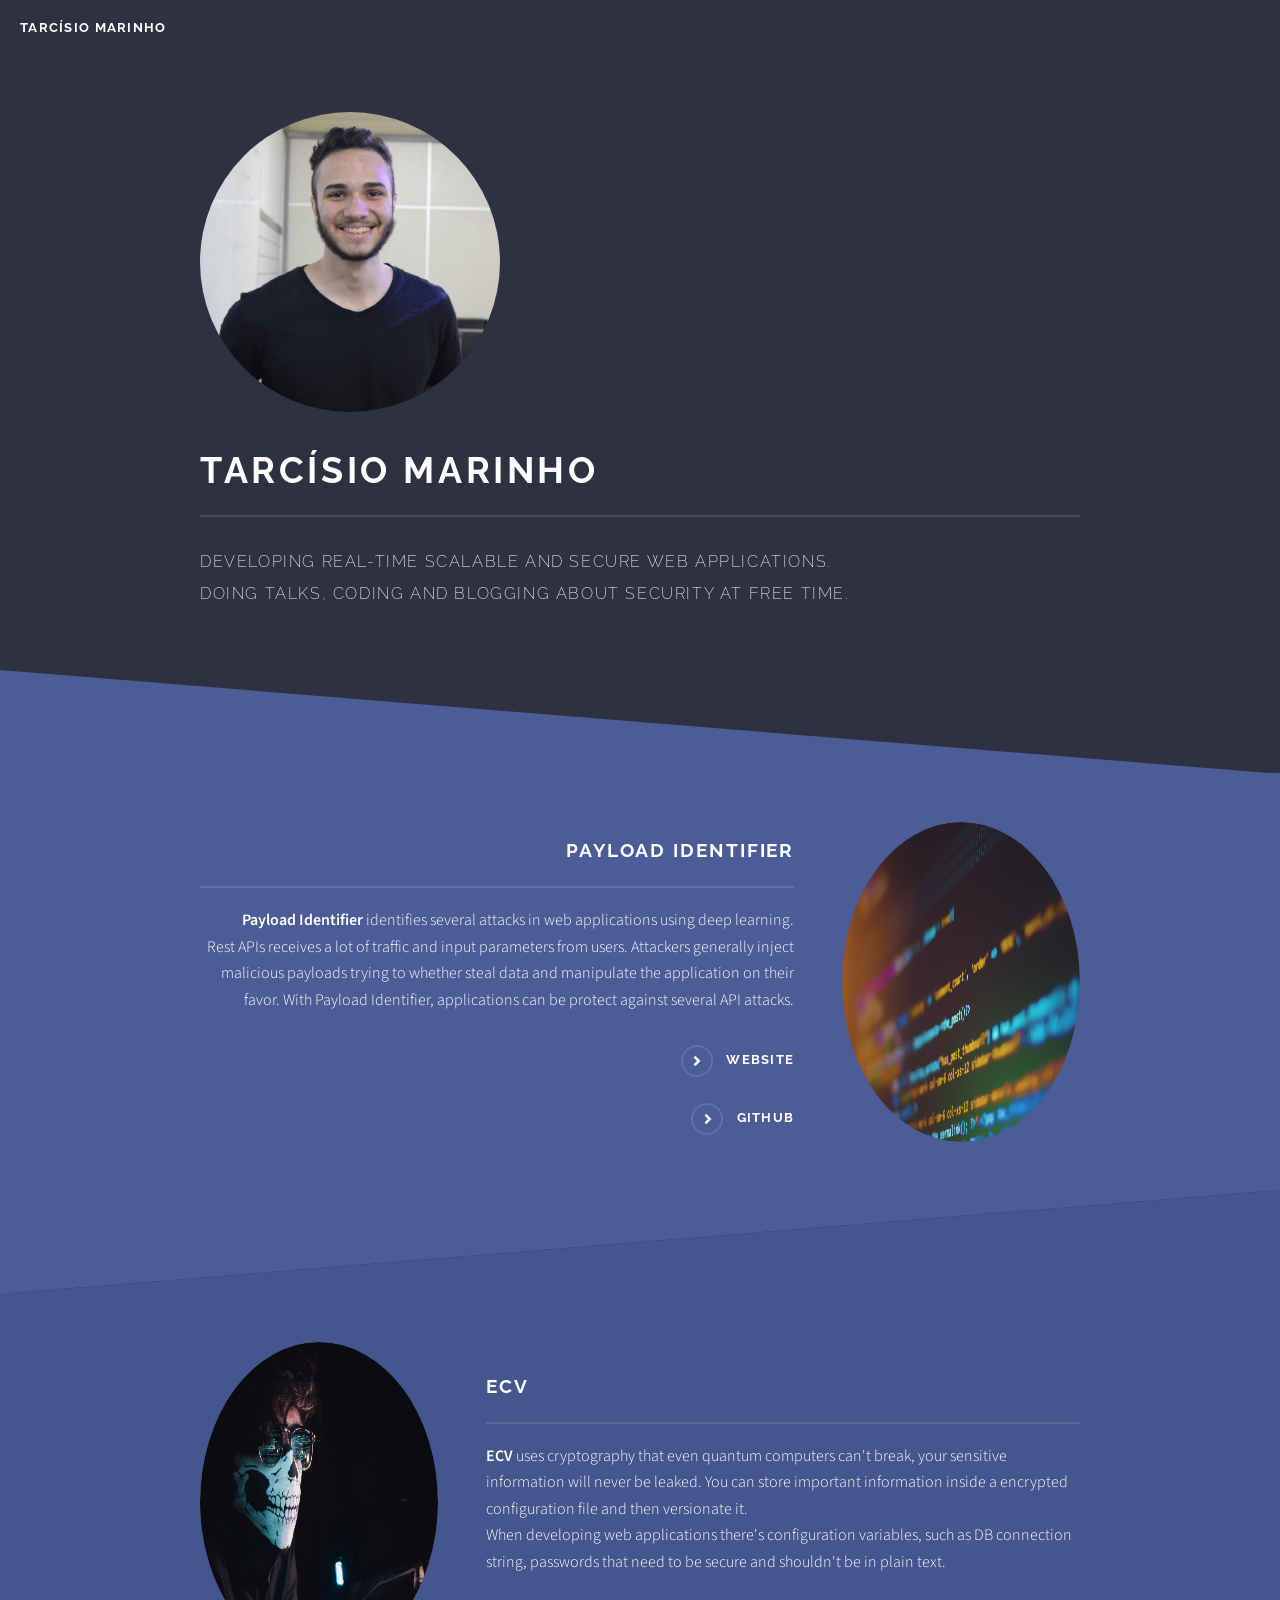
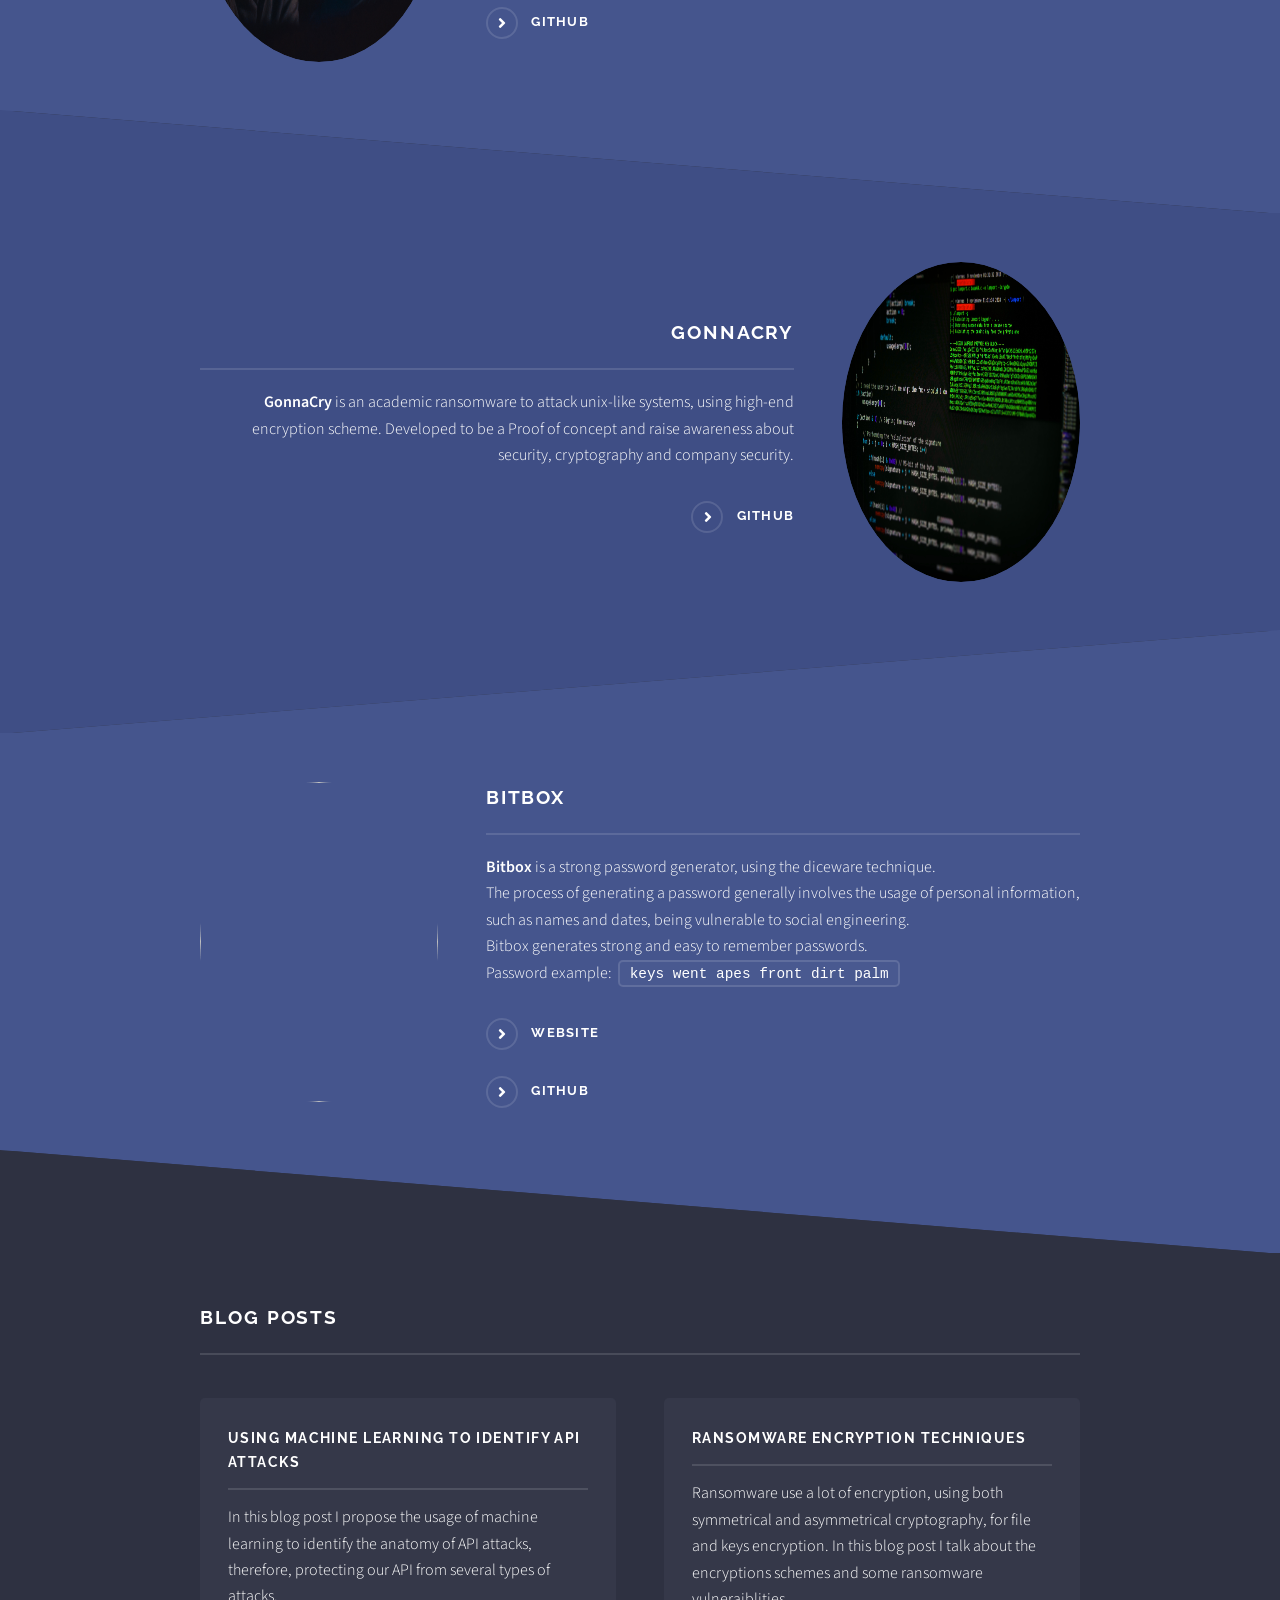
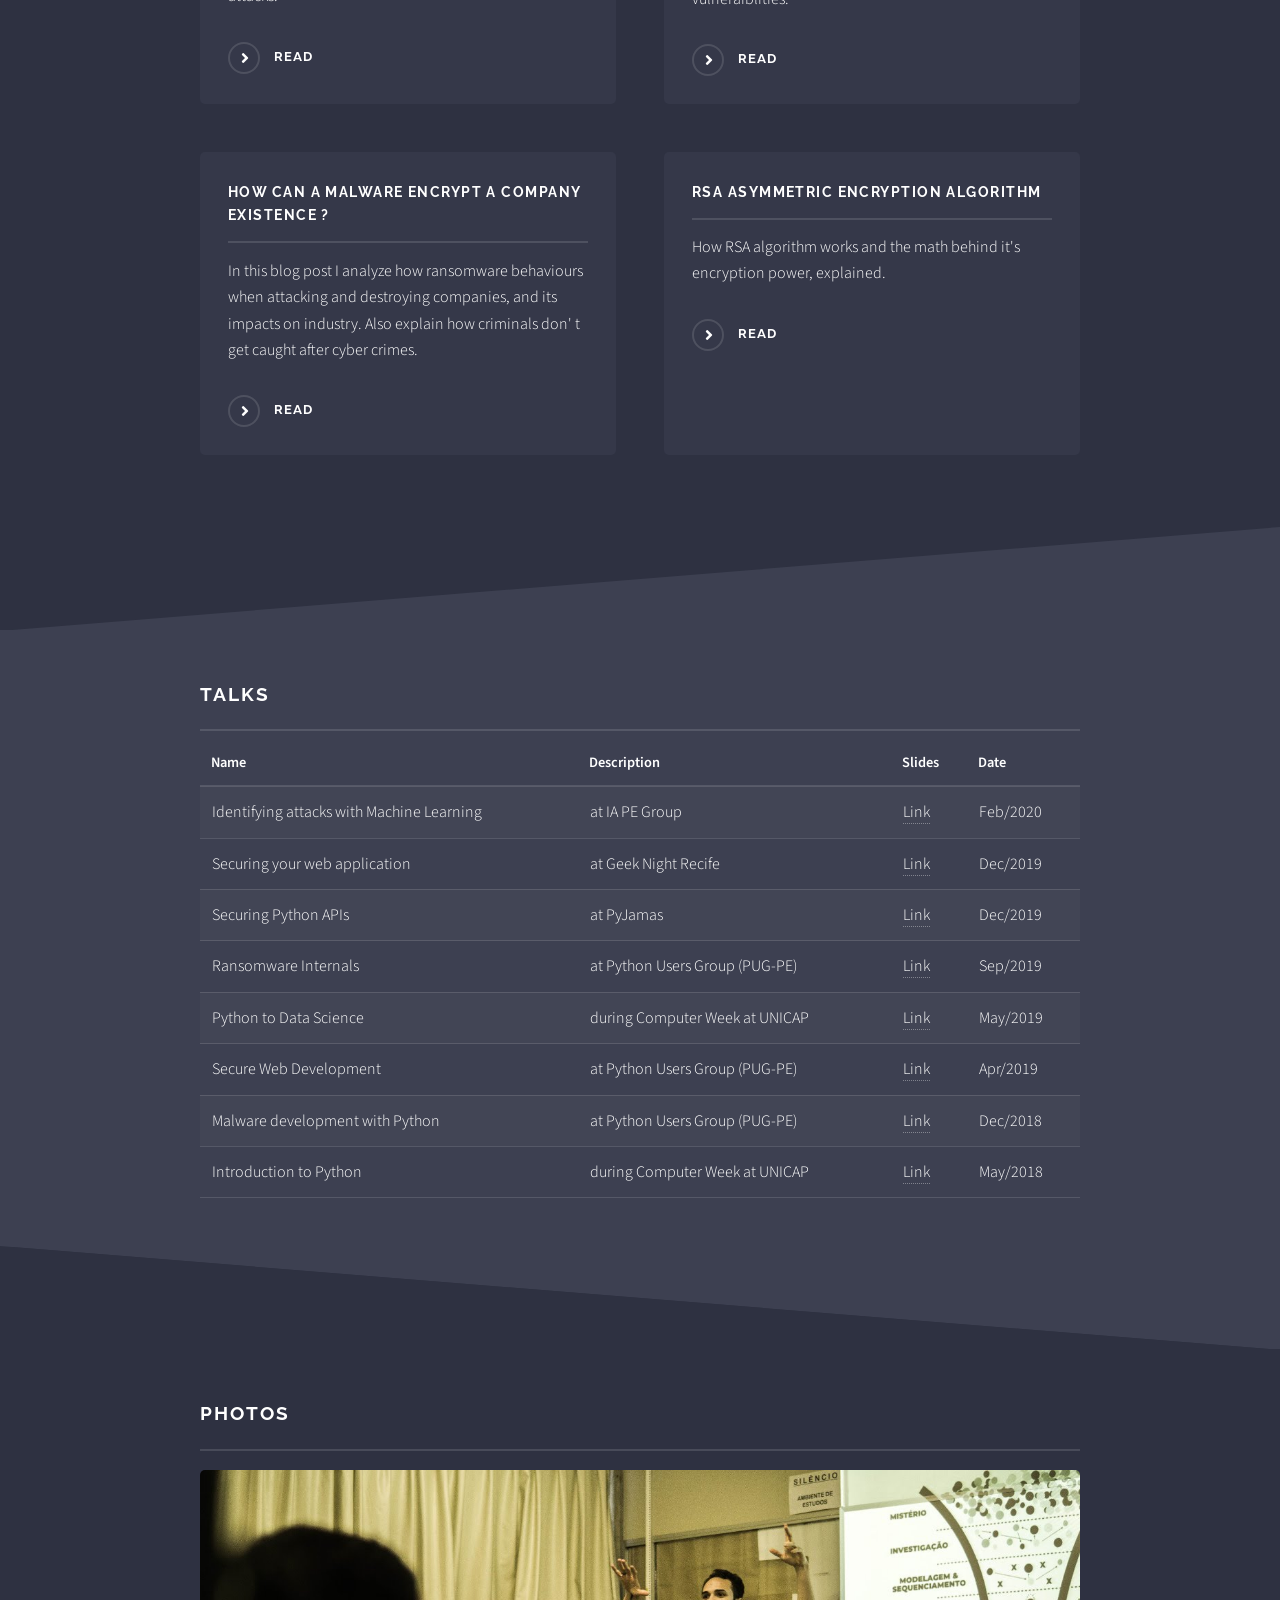
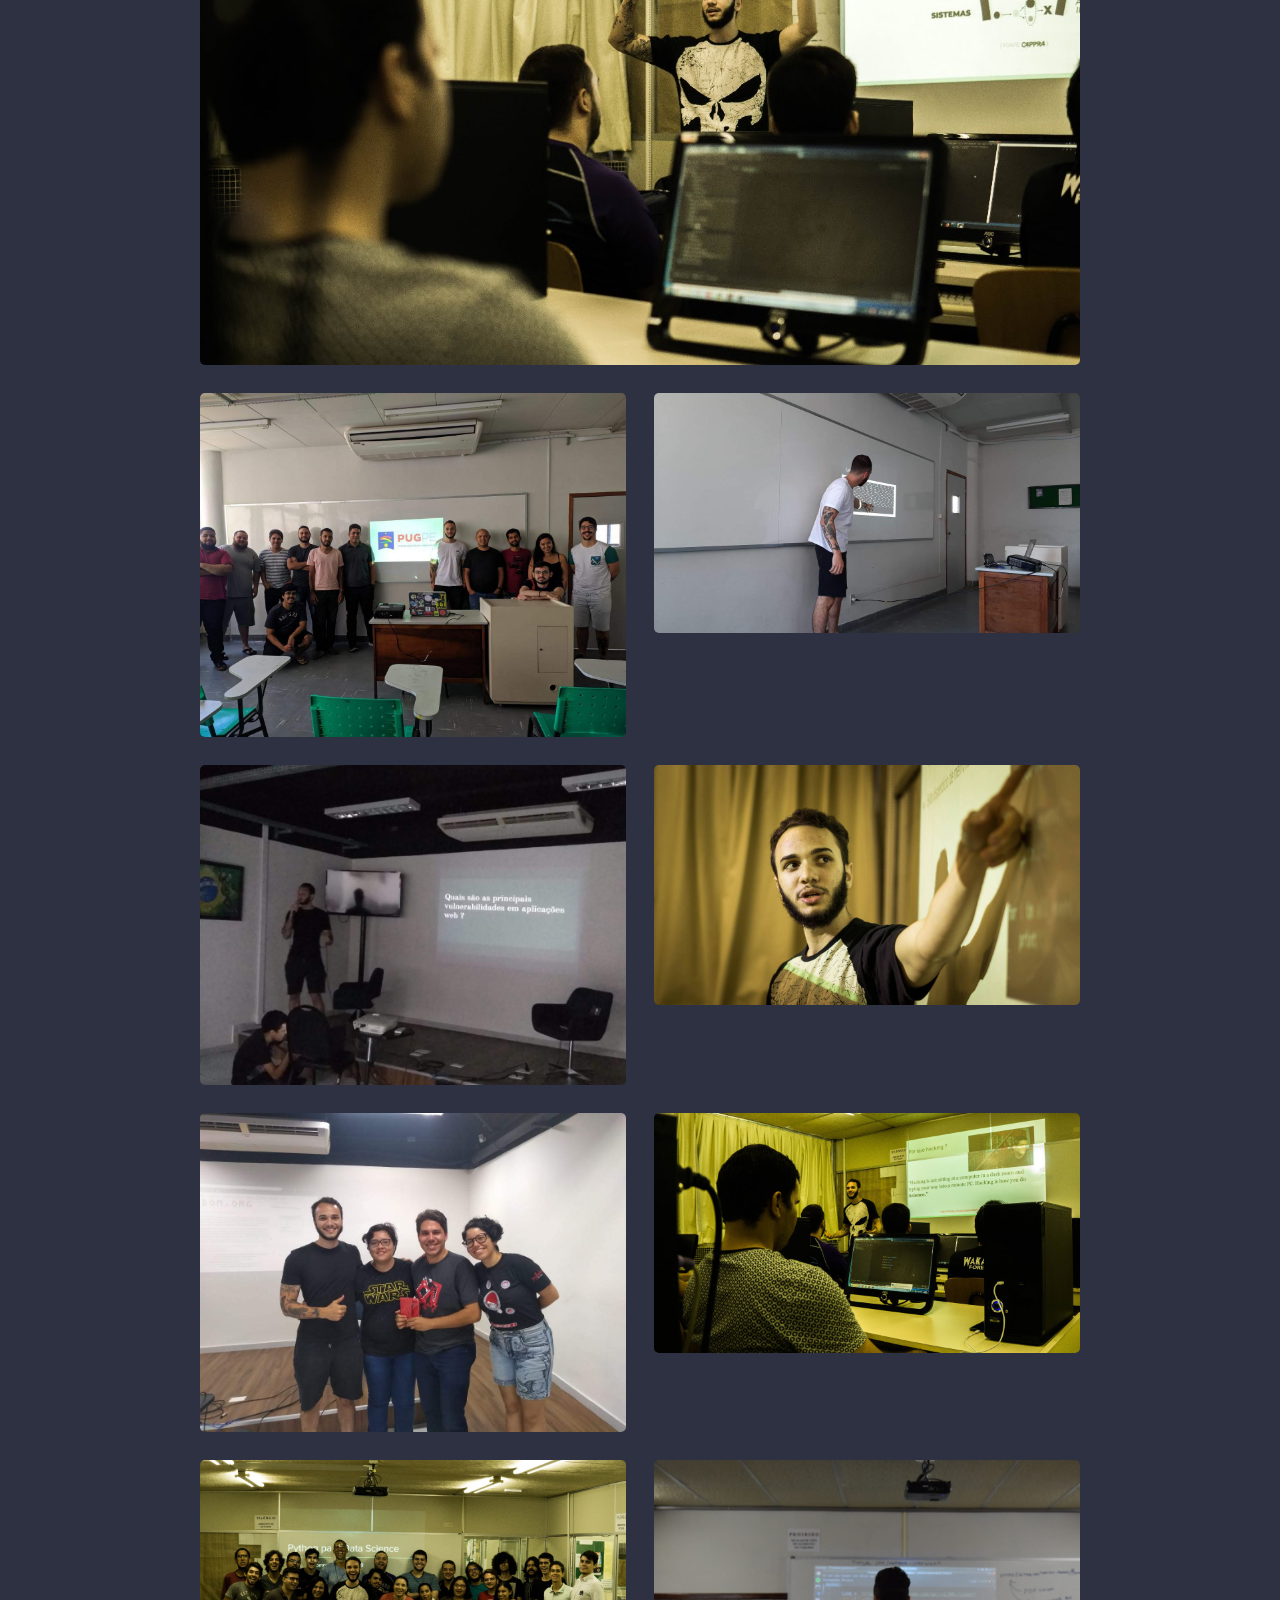
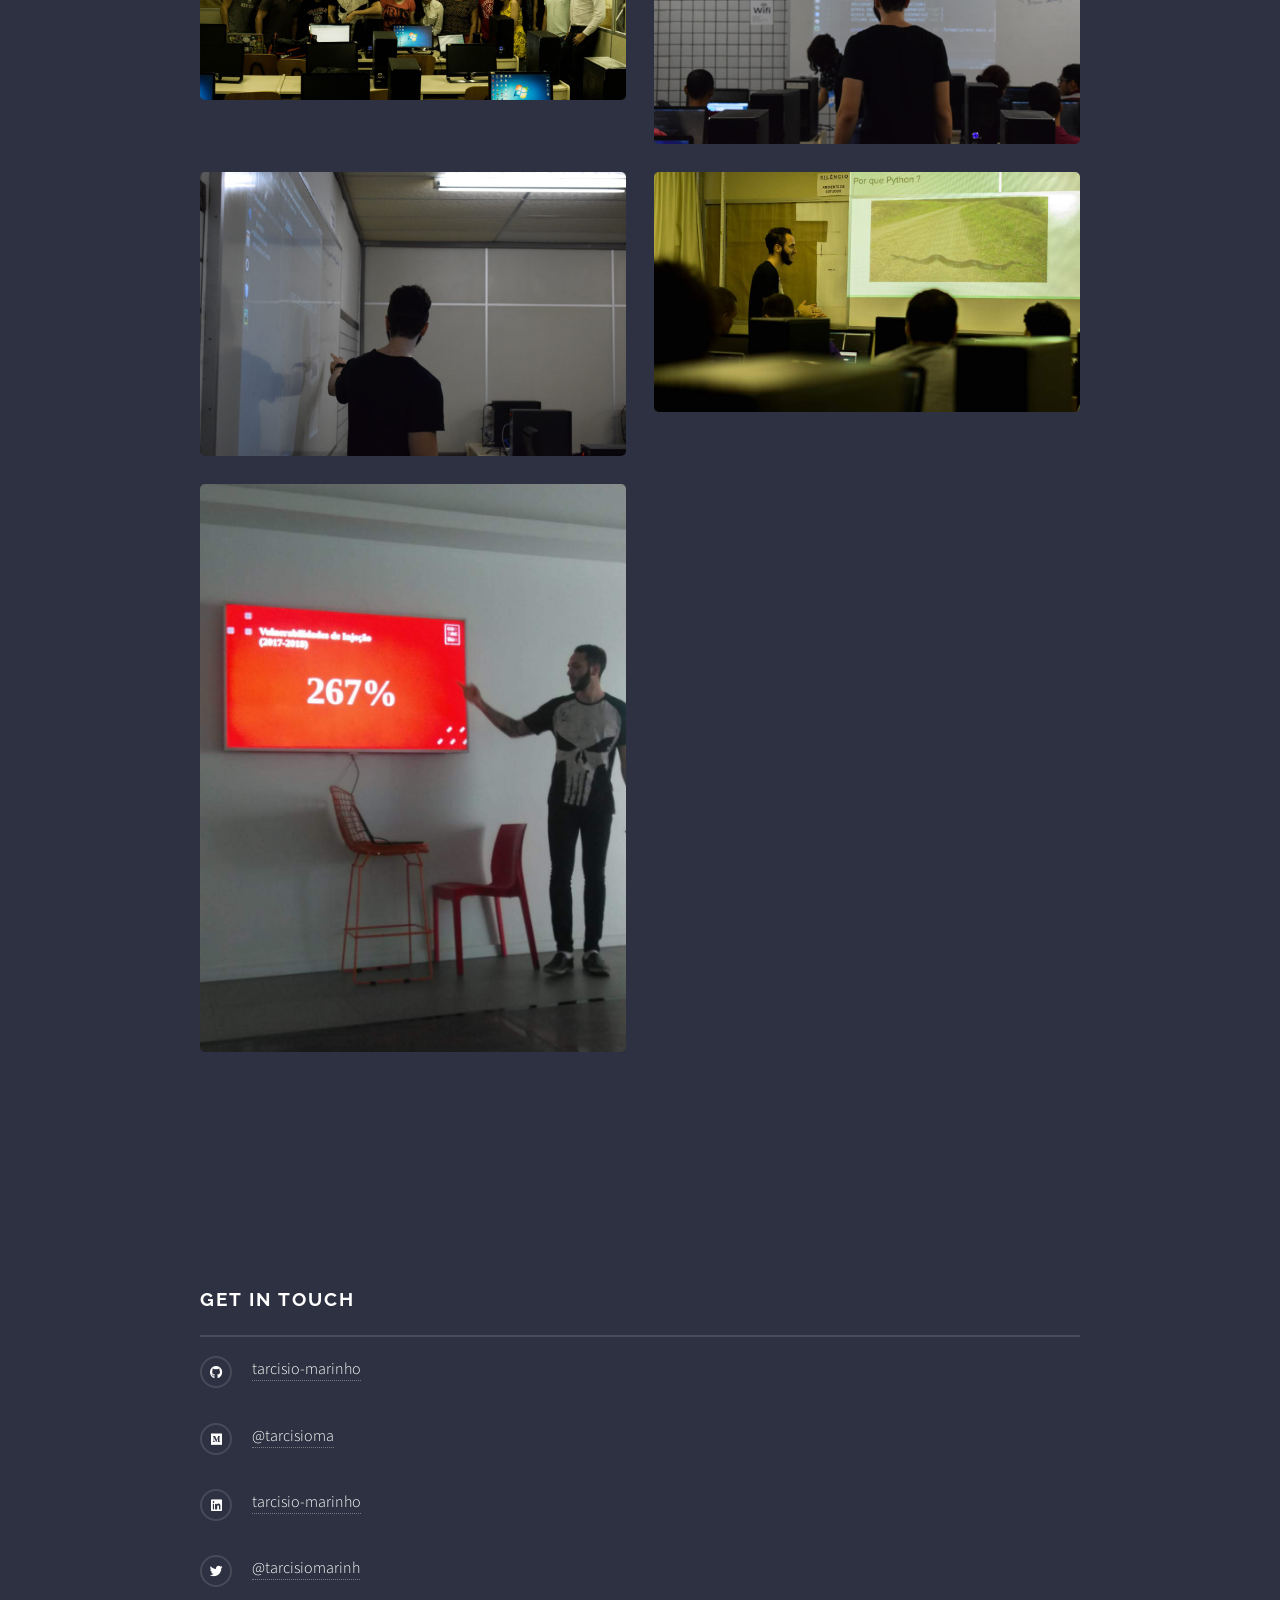
==== index.html @ 1785d4ca "first commit" ====
<!DOCTYPE HTML>
<html>
	<head>
		<title>Tarcísio Marinho</title>
		<meta charset="utf-8" />
		<link rel="shortcut icon" type="image/png" href="my/favicon.ico"/>
		<meta name="viewport" content="width=device-width, initial-scale=1, user-scalable=no" />
		<link rel="stylesheet" href="assets/css/main.css" />
		<noscript><link rel="stylesheet" href="assets/css/noscript.css" /></noscript>
	</head>
	<body class="is-preload">
		<!-- Page Wrapper -->
			<div id="page-wrapper">

				<!-- Header -->
					<header id="header" class="alt">
						<h1><a href="index.html">Tarcísio Marinho</a></h1>
						<nav>
						</nav>
					</header>

				<!-- Banner -->
					<section id="banner">
						<div class="inner">
							<div class="logo icon image"><span class="image"><img src="my/me.jpeg" width="300" height="300" class="foto"></span></div>
							<h2>Tarcísio Marinho</h2>
							<p>Developing real-time scalable and secure web applications.</br> Doing talks, coding and blogging about security at free time.</p>
						</div>
					</section>

				<!-- Wrapper -->
					<section id="wrapper">

						<!-- One -->
							<section id="two" class="wrapper alt spotlight style1">
								<div class="inner">
									<a class="image"><img src="my/programming.jpg" width="300" height="320" alt="" /></a>
									<div class="content">
										<h2 class="major">Payload Identifier</h2>
										<p><strong>Payload Identifier</strong> identifies several attacks in web applications using deep learning.</br>
										Rest APIs receives a lot of traffic and input parameters from users. Attackers generally inject malicious payloads trying to whether steal data and manipulate the application on their favor.
										With Payload Identifier, applications can be protect against several API attacks.</p>
										<a href="https://payload.tarcisiomarinho.io" target="_blank" class="special">Website</a>
										<a href="https://github.com/tarcisio-marinho/GonnaCry" target="_blank" class="special">Github</a>
									</div>
								</div>
							</section>
							<section id="two" class="wrapper spotlight style2">
								<div class="inner">
									<a class="image"><img src="my/ransomware.jpg" width="300" height="320" alt="" /></a>
									<div class="content">
										<h2 class="major">ECV</h2>
										<p><strong>ECV</strong> uses cryptography that even quantum computers can't break, your sensitive information will never be leaked.
										You can store important information inside a encrypted configuration file and then versionate it.</br>
										When developing web applications there's configuration variables, such as DB connection string, passwords that need to be secure and shouldn't be in plain text.
										</p>
										<a href="https://github.com/tarcisio-marinho/ecv" target="_blank" class="special">Github</a>
									</div>
								</div>
							</section>
							<section id="one" class="wrapper alt spotlight style3">
								<div class="inner">
									<a class="image"><img src="my/gonnacry.jpg" width="300" height="320" alt="" /></a>
									<div class="content">
										<h2 class="major">GonnaCry</h2>
										<p><strong>GonnaCry</strong> is an academic ransomware to attack unix-like systems, using high-end encryption scheme.
										Developed to be a Proof of concept and raise awareness about security, cryptography and company security.</p>
										<a href="https://github.com/tarcisio-marinho/GonnaCry" target="_blank" class="special">Github</a>
									</div>
								</div>
							</section>

						<!-- Two -->

						<!-- Three -->
							<section id="three" class="wrapper spotlight style2">
								<div class="inner">
									<a class="image"><img src="my/pass.jpg" width="300" height="320" alt="" /></a>
									<div class="content">
										<h2 class="major">Bitbox</h2>
										<p><strong>Bitbox</strong> is a strong password generator, using the diceware technique.</br>
										The process of generating a password generally involves the usage of personal information, such as names and dates, being vulnerable to social engineering.</br>
										Bitbox generates strong and easy to remember passwords.</br>Password example: <code>keys went apes front dirt palm</code></p>
										<a href="https://bitbox.tarcisiomarinho.io" target="_blank" class="special">Website</a>
										<a href="https://github.com/tarcisio-marinho/bitbox" target="_blank" class="special">Github</a>
									</div>
								</div>
							</section>


						<!-- Four -->
							<div class="wrapper alt style1">
								<div class="inner">

									<h2 class="major">Blog Posts</h2>
									<section class="features">
										<article>
											<h3 class="major">Using machine learning to identify API attacks</h3>
											<p>In this blog post I propose the usage of machine learning to identify the anatomy of API attacks, therefore, protecting our API from several types of attacks.</p>
											<a href="https://medium.com/@tarcisioma/using-machine-learning-to-identify-api-attacks-a140a4741c55" target="_blank" class="special">Read</a>
										</article>
										<article>
											<h3 class="major">Ransomware encryption techniques</h3>
											<p>Ransomware use a lot of encryption, using both symmetrical and asymmetrical cryptography, for file and keys encryption. 
											In this blog post I talk about the encryptions schemes and some ransomware vulneraiblities.</p>
											<a href="https://medium.com/@tarcisioma/ransomware-encryption-techniques-696531d07bb9" target="_blank" class="special">Read</a>
										</article>
										<article>
											<h3 class="major">How can a malware encrypt a company existence ?</h3>
											<p>In this blog post I analyze how ransomware behaviours when attacking and destroying companies, and its impacts on industry. 
											Also explain how criminals don'	t get caught after cyber crimes.</p>
											<a href="https://medium.com/@tarcisioma/how-can-a-malware-encrypt-a-company-existence-c7ed584f66b3" target="_blank" class="special">Read</a>
										</article>
										<article>
											<h3 class="major">RSA asymmetric encryption algorithm</h3>
											<p>How RSA algorithm works and the math behind it's encryption power, explained.</p>
											<a href="https://medium.com/@tarcisioma/algoritmo-de-criptografia-assim%C3%A9trica-rsa-c6254a3c7042" target="_blank" class="special">Read</a>
										</article>
										
									</section>

								</div>
							</div>

							<div class="wrapper style3">
								<div class="inner">

									<section>
										<h2 class="major">Talks</h2>
										<div class="table-wrapper">
											<table>
												<thead>
													<tr>
														<th>Name</th>
														<th>Description</th>
														<th>Slides</th>
														<th>Date</th>
													</tr>
												</thead>
												<tbody>
													<tr>
														<td>Identifying attacks with Machine Learning</td>
														<td>at IA PE Group</td>
														<td><a href="https://docs.google.com/presentation/d/1r10RhTeCBD33SpTCRkO0opVpG1Ec5hIvh5Q7FZ5Kh8M/edit?usp=sharing" target="_blank">Link</a></td>
														<td>Feb/2020</td>
													</tr>
													<tr>
														<td>Securing your web application</td>
														<td>at Geek Night Recife</td>
														<td><a href="https://geeknightrecife.github.io/" target="_blank">Link</a></td>
														<td>Dec/2019</td>
													</tr>
													<tr>
														<td>Securing Python APIs</td>
														<td>at PyJamas</td>
														<td><a href="https://www.youtube.com/watch?v=fnbXXAWyoJA" target="_blank">Link</a></td>
														<td>Dec/2019</td>
													</tr><tr>
														<td>Ransomware Internals</td>
														<td>at Python Users Group (PUG-PE)</td>
														<td><a href="https://docs.google.com/presentation/d/18luT5dffM1FPxFTTHGClEFWuoe0D2RODEZSyGZo9y-U/edit?usp=sharing" target="_blank">Link</a></td>
														<td>Sep/2019</td>
													</tr><tr>
														<td>Python to Data Science</td>
														<td>during Computer Week at UNICAP</td>
														<td><a href="https://docs.google.com/presentation/d/1TE-Fcxb_88ppnLzwHlZFFiCSJJNmMjMGaoG95KwlPkk/edit?usp=sharing" target="_blank">Link</a></td>
														<td>May/2019</td>
													</tr><tr>
														<td>Secure Web Development</td>
														<td>at Python Users Group (PUG-PE)</td>
														<td><a href="https://docs.google.com/presentation/d/1WnZ2olsZQXxuIS6tkkWP_dWvAx8vpDzjNJG4Xkxc6Po/edit?usp=sharing" target="_blank">Link</a></td>
														<td>Apr/2019</td>
													</tr><tr>
														<td>Malware development with Python</td>
														<td>at Python Users Group (PUG-PE)</td>
														<td><a href="https://github.com/tarcisio-marinho/malware-dev" target="_blank">Link</a></td>
														<td>Dec/2018</td>
													</tr><tr>
														<td>Introduction to Python</td>
														<td>during Computer Week at UNICAP</td>
														<td><a href="https://github.com/tarcisio-marinho/Minicurso-Python" target="_blank">Link</a></td>
														<td>May/2018</td>
													</tr>
												</tbody>
											</table>
										</div>
									</section>

								</div>
							</div>

							<div class="wrapper alt style1">
								<div class="inner">
									<section>
										<h2 class="major">Photos</h2>
										<div class="box alt">
											<div class="row gtr-uniform">
												<div class="col-12"><span class="image fit"><img src="my/5.jpg" alt="" /></span></div>
												<div class="col-6"><span class="image fit"><img src="my/1.jpg" alt="" /></span></div>
												<div class="col-6"><span class="image fit"><img src="my/2.jpg" alt="" /></span></div>
												<div class="col-6"><span class="image fit"><img src="my/21.jpg" alt="" /></span></div>
												<div class="col-6"><span class="image fit"><img src="my/9.jpg" alt="" /></span></div>
												<div class="col-6"><span class="image fit"><img src="my/20.jpg" alt="" /></span></div>
												<div class="col-6"><span class="image fit"><img src="my/3.jpg" alt="" /></span></div>
												<div class="col-6"><span class="image fit"><img src="my/6.jpg" alt="" /></span></div>
												<div class="col-6"><span class="image fit"><img src="my/17.jpg" alt="" /></span></div>
												<div class="col-6"><span class="image fit"><img src="my/16.jpg" alt="" /></span></div>
												<div class="col-6"><span class="image fit"><img src="my/8.jpg" alt="" /></span></div>
												<div class="col-6"><span class="image fit"><img src="my/11.jpg" alt="" /></span></div>
											</div>
										</div>
									</section>
								</div>
							</div>

					</section>

				<!-- Footer -->
					<section id="footer">
						<div class="inner">
							<h2 class="major">Get in touch</h2>

							<ul class="contact">
								<li class="icon brands fa-github"><a href="https://github.com/tarcisio-marinho"target="_blank">tarcisio-marinho</a></li>
								<li class="icon brands fa-medium"><a href="https://medium.com/@tarcisioma"target="_blank">@tarcisioma</a></li>
								<li class="icon brands fa-linkedin"><a href="https://www.linkedin.com/in/tarcisio-marinho"target="_blank">tarcisio-marinho</a></li>
								<li class="icon brands fa-twitter"><a href="https://twitter.com/tarcisiomarinh"target="_blank">@tarcisiomarinh</a></li>
							</ul>
						</div>
					</section>

			</div>

		<!-- Scripts -->
			<script src="assets/js/jquery.min.js"></script>
			<script src="assets/js/jquery.scrollex.min.js"></script>
			<script src="assets/js/browser.min.js"></script>
			<script src="assets/js/breakpoints.min.js"></script>
			<script src="assets/js/util.js"></script>
			<script src="assets/js/main.js"></script>

	</body>
</html>
---- assets/css/main.css ----
@import url(fontawesome-all.min.css);
@import url("https://fonts.googleapis.com/css?family=Raleway:200,700|Source+Sans+Pro:300,600,300italic,600italic");

/*
	Solid State by HTML5 UP
	html5up.net | @ajlkn
	Free for personal and commercial use under the CCA 3.0 license (html5up.net/license)
*/

html,
body,
div,
span,
applet,
object,
iframe,
h1,
h2,
h3,
h4,
h5,
h6,
p,
blockquote,
pre,
a,
abbr,
acronym,
address,
big,
cite,
code,
del,
dfn,
em,
img,
ins,
kbd,
q,
s,
samp,
small,
strike,
strong,
sub,
sup,
tt,
var,
b,
u,
i,
center,
dl,
dt,
dd,
ol,
ul,
li,
fieldset,
form,
label,
legend,
table,
caption,
tbody,
tfoot,
thead,
tr,
th,
td,
article,
aside,
canvas,
details,
embed,
figure,
figcaption,
footer,
header,
hgroup,
menu,
nav,
output,
ruby,
section,
summary,
time,
mark,
audio,
video {
    margin: 0;
    padding: 0;
    border: 0;
    font-size: 100%;
    font: inherit;
    vertical-align: baseline;
}

article,
aside,
details,
figcaption,
figure,
footer,
header,
hgroup,
menu,
nav,
section {
    display: block;
}

body {
    line-height: 1;
}

ol,
ul {
    list-style: none;
}

blockquote,
q {
    quotes: none;
}

blockquote:before,
blockquote:after,
q:before,
q:after {
    content: '';
    content: none;
}

table {
    border-collapse: collapse;
    border-spacing: 0;
}

body {
    -webkit-text-size-adjust: none;
}

mark {
    background-color: transparent;
    color: inherit;
}

input::-moz-focus-inner {
    border: 0;
    padding: 0;
}

input,
select,
textarea {
    -moz-appearance: none;
    -webkit-appearance: none;
    -ms-appearance: none;
    appearance: none;
}


/* Basic */

@-ms-viewport {
    width: device-width;
}

body {
    -ms-overflow-style: scrollbar;
}

@media screen and (max-width: 480px) {
    html,
    body {
        min-width: 320px;
    }
}

html {
    box-sizing: border-box;
}

*,
*:before,
*:after {
    box-sizing: inherit;
}

body {
    background-color: #2e3141;
    background-image: linear-gradient(to top, rgba(46, 49, 65, 0.8), rgba(46, 49, 65, 0.8)), url("../../my/17.jpg");
    background-size: auto, cover;
    background-attachment: fixed, fixed;
    background-position: center, center;
}

body.is-preload *,
body.is-preload *:before,
body.is-preload *:after {
    -moz-animation: none !important;
    -webkit-animation: none !important;
    -ms-animation: none !important;
    animation: none !important;
    -moz-transition: none !important;
    -webkit-transition: none !important;
    -ms-transition: none !important;
    transition: none !important;
}


/* Type */

body,
input,
select,
textarea {
    color: #ffffff;
    font-family: "Source Sans Pro", Helvetica, sans-serif;
    font-size: 16.5pt;
    font-weight: 300;
    line-height: 1.65;
}

@media screen and (max-width: 1680px) {
    body,
    input,
    select,
    textarea {
        font-size: 13pt;
    }
}

@media screen and (max-width: 1280px) {
    body,
    input,
    select,
    textarea {
        font-size: 12pt;
    }
}

@media screen and (max-width: 980px) {
    body,
    input,
    select,
    textarea {
        font-size: 12pt;
    }
}

@media screen and (max-width: 736px) {
    body,
    input,
    select,
    textarea {
        font-size: 12pt;
    }
}

@media screen and (max-width: 480px) {
    body,
    input,
    select,
    textarea {
        font-size: 12pt;
    }
}

a {
    -moz-transition: color 0.2s ease-in-out, border-bottom-color 0.2s ease-in-out;
    -webkit-transition: color 0.2s ease-in-out, border-bottom-color 0.2s ease-in-out;
    -ms-transition: color 0.2s ease-in-out, border-bottom-color 0.2s ease-in-out;
    transition: color 0.2s ease-in-out, border-bottom-color 0.2s ease-in-out;
    border-bottom: dotted 1px rgba(255, 255, 255, 0.35);
    color: #ffffff;
    text-decoration: none;
}

a:hover {
    border-bottom-color: transparent;
    color: #ffffff !important;
}

a.special:not(.button) {
    text-decoration: none;
    border-bottom: 0;
    display: block;
    font-family: Raleway, Helvetica, sans-serif;
    font-size: 0.8em;
    font-weight: 700;
    letter-spacing: 0.1em;
    margin: 0 0 2em 0;
    text-transform: uppercase;
}

a.special:not(.button):before {
    -moz-osx-font-smoothing: grayscale;
    -webkit-font-smoothing: antialiased;
    display: inline-block;
    font-style: normal;
    font-variant: normal;
    text-rendering: auto;
    line-height: 1;
    text-transform: none !important;
    font-family: 'Font Awesome 5 Free';
    font-weight: 900;
}

a.special:not(.button):before {
    -moz-transition: background-color 0.2s ease-in-out;
    -webkit-transition: background-color 0.2s ease-in-out;
    -ms-transition: background-color 0.2s ease-in-out;
    transition: background-color 0.2s ease-in-out;
    border-radius: 100%;
    border: solid 2px rgba(255, 255, 255, 0.125);
    content: '\f105';
    display: inline-block;
    font-size: 1.25em;
    height: 2em;
    line-height: 1.75em;
    margin-right: 0.85em;
    text-align: center;
    text-indent: 0.15em;
    vertical-align: middle;
    width: 2em;
}

a.special:not(.button):hover:before {
    background-color: rgba(255, 255, 255, 0.025);
}

a.special:not(.button):active:before {
    background-color: rgba(255, 255, 255, 0.075);
}

strong,
b {
    color: #ffffff;
    font-weight: 600;
}

em,
i {
    font-style: italic;
}

p {
    margin: 0 0 2em 0;
}

h1,
h2,
h3,
h4,
h5,
h6 {
    color: #ffffff;
    font-family: Raleway, Helvetica, sans-serif;
    font-weight: 700;
    letter-spacing: 0.1em;
    margin: 0 0 1em 0;
    text-transform: uppercase;
}

h1 a,
h2 a,
h3 a,
h4 a,
h5 a,
h6 a {
    color: inherit;
    text-decoration: none;
    border-bottom: 0;
}

h1 span,
h2 span,
h3 span,
h4 span,
h5 span,
h6 span {
    font-weight: 200;
}

h1.major,
h2.major,
h3.major,
h4.major,
h5.major,
h6.major {
    padding-bottom: 1em;
    border-bottom: solid 2px rgba(255, 255, 255, 0.125);
}

h2 {
    font-size: 1.2em;
}

h3 {
    font-size: 0.9em;
}

h4 {
    font-size: 0.7em;
}

h5 {
    font-size: 0.7em;
}

h6 {
    font-size: 0.7em;
}

@media screen and (max-width: 736px) {
    h2 {
        font-size: 1em;
    }
    h3 {
        font-size: 0.8em;
    }
}

sub {
    font-size: 0.8em;
    position: relative;
    top: 0.5em;
}

sup {
    font-size: 0.8em;
    position: relative;
    top: -0.5em;
}

blockquote {
    border-left: solid 4px rgba(255, 255, 255, 0.125);
    font-style: italic;
    margin: 0 0 2em 0;
    padding: 0.5em 0 0.5em 2em;
}

code {
    background: rgba(255, 255, 255, 0.025);
    border-radius: 5px;
    border: solid 2px rgba(255, 255, 255, 0.125);
    font-family: "Courier New", monospace;
    font-size: 0.9em;
    margin: 0 0.25em;
    padding: 0.25em 0.65em;
}

pre {
    -webkit-overflow-scrolling: touch;
    font-family: "Courier New", monospace;
    font-size: 0.9em;
    margin: 0 0 2em 0;
}

pre code {
    display: block;
    line-height: 1.75em;
    padding: 1em 1.5em;
    overflow-x: auto;
}

hr {
    border: 0;
    border-bottom: solid 2px rgba(255, 255, 255, 0.125);
    margin: 2.5em 0;
}

hr.major {
    margin: 4em 0;
}

.align-left {
    text-align: left;
}

.align-center {
    text-align: center;
}

.align-right {
    text-align: right;
}


/* Row */

.row {
    display: flex;
    flex-wrap: wrap;
    box-sizing: border-box;
    align-items: stretch;
}

.row>* {
    box-sizing: border-box;
}

.row.gtr-uniform>*> :last-child {
    margin-bottom: 0;
}

.row.aln-left {
    justify-content: flex-start;
}

.row.aln-center {
    justify-content: center;
}

.row.aln-right {
    justify-content: flex-end;
}

.row.aln-top {
    align-items: flex-start;
}

.row.aln-middle {
    align-items: center;
}

.row.aln-bottom {
    align-items: flex-end;
}

.row>.imp {
    order: -1;
}

.row>.col-1 {
    width: 8.33333%;
}

.row>.off-1 {
    margin-left: 8.33333%;
}

.row>.col-2 {
    width: 16.66667%;
}

.row>.off-2 {
    margin-left: 16.66667%;
}

.row>.col-3 {
    width: 25%;
}

.row>.off-3 {
    margin-left: 25%;
}

.row>.col-4 {
    width: 33.33333%;
}

.row>.off-4 {
    margin-left: 33.33333%;
}

.row>.col-5 {
    width: 41.66667%;
}

.row>.off-5 {
    margin-left: 41.66667%;
}

.row>.col-6 {
    width: 50%;
}

.row>.off-6 {
    margin-left: 50%;
}

.row>.col-7 {
    width: 58.33333%;
}

.row>.off-7 {
    margin-left: 58.33333%;
}

.row>.col-8 {
    width: 66.66667%;
}

.row>.off-8 {
    margin-left: 66.66667%;
}

.row>.col-9 {
    width: 75%;
}

.row>.off-9 {
    margin-left: 75%;
}

.row>.col-10 {
    width: 83.33333%;
}

.row>.off-10 {
    margin-left: 83.33333%;
}

.row>.col-11 {
    width: 91.66667%;
}

.row>.off-11 {
    margin-left: 91.66667%;
}

.row>.col-12 {
    width: 100%;
}

.row>.off-12 {
    margin-left: 100%;
}

.row.gtr-0 {
    margin-top: 0;
    margin-left: 0em;
}

.row.gtr-0>* {
    padding: 0 0 0 0em;
}

.row.gtr-0.gtr-uniform {
    margin-top: 0em;
}

.row.gtr-0.gtr-uniform>* {
    padding-top: 0em;
}

.row.gtr-25 {
    margin-top: 0;
    margin-left: -0.4375em;
}

.row.gtr-25>* {
    padding: 0 0 0 0.4375em;
}

.row.gtr-25.gtr-uniform {
    margin-top: -0.4375em;
}

.row.gtr-25.gtr-uniform>* {
    padding-top: 0.4375em;
}

.row.gtr-50 {
    margin-top: 0;
    margin-left: -0.875em;
}

.row.gtr-50>* {
    padding: 0 0 0 0.875em;
}

.row.gtr-50.gtr-uniform {
    margin-top: -0.875em;
}

.row.gtr-50.gtr-uniform>* {
    padding-top: 0.875em;
}

.row {
    margin-top: 0;
    margin-left: -1.75em;
}

.row>* {
    padding: 0 0 0 1.75em;
}

.row.gtr-uniform {
    margin-top: -1.75em;
}

.row.gtr-uniform>* {
    padding-top: 1.75em;
}

.row.gtr-150 {
    margin-top: 0;
    margin-left: -2.625em;
}

.row.gtr-150>* {
    padding: 0 0 0 2.625em;
}

.row.gtr-150.gtr-uniform {
    margin-top: -2.625em;
}

.row.gtr-150.gtr-uniform>* {
    padding-top: 2.625em;
}

.row.gtr-200 {
    margin-top: 0;
    margin-left: -3.5em;
}

.row.gtr-200>* {
    padding: 0 0 0 3.5em;
}

.row.gtr-200.gtr-uniform {
    margin-top: -3.5em;
}

.row.gtr-200.gtr-uniform>* {
    padding-top: 3.5em;
}

@media screen and (max-width: 1680px) {
    .row {
        display: flex;
        flex-wrap: wrap;
        box-sizing: border-box;
        align-items: stretch;
    }
    .row>* {
        box-sizing: border-box;
    }
    .row.gtr-uniform>*> :last-child {
        margin-bottom: 0;
    }
    .row.aln-left {
        justify-content: flex-start;
    }
    .row.aln-center {
        justify-content: center;
    }
    .row.aln-right {
        justify-content: flex-end;
    }
    .row.aln-top {
        align-items: flex-start;
    }
    .row.aln-middle {
        align-items: center;
    }
    .row.aln-bottom {
        align-items: flex-end;
    }
    .row>.imp-xlarge {
        order: -1;
    }
    .row>.col-1-xlarge {
        width: 8.33333%;
    }
    .row>.off-1-xlarge {
        margin-left: 8.33333%;
    }
    .row>.col-2-xlarge {
        width: 16.66667%;
    }
    .row>.off-2-xlarge {
        margin-left: 16.66667%;
    }
    .row>.col-3-xlarge {
        width: 25%;
    }
    .row>.off-3-xlarge {
        margin-left: 25%;
    }
    .row>.col-4-xlarge {
        width: 33.33333%;
    }
    .row>.off-4-xlarge {
        margin-left: 33.33333%;
    }
    .row>.col-5-xlarge {
        width: 41.66667%;
    }
    .row>.off-5-xlarge {
        margin-left: 41.66667%;
    }
    .row>.col-6-xlarge {
        width: 50%;
    }
    .row>.off-6-xlarge {
        margin-left: 50%;
    }
    .row>.col-7-xlarge {
        width: 58.33333%;
    }
    .row>.off-7-xlarge {
        margin-left: 58.33333%;
    }
    .row>.col-8-xlarge {
        width: 66.66667%;
    }
    .row>.off-8-xlarge {
        margin-left: 66.66667%;
    }
    .row>.col-9-xlarge {
        width: 75%;
    }
    .row>.off-9-xlarge {
        margin-left: 75%;
    }
    .row>.col-10-xlarge {
        width: 83.33333%;
    }
    .row>.off-10-xlarge {
        margin-left: 83.33333%;
    }
    .row>.col-11-xlarge {
        width: 91.66667%;
    }
    .row>.off-11-xlarge {
        margin-left: 91.66667%;
    }
    .row>.col-12-xlarge {
        width: 100%;
    }
    .row>.off-12-xlarge {
        margin-left: 100%;
    }
    .row.gtr-0 {
        margin-top: 0;
        margin-left: 0em;
    }
    .row.gtr-0>* {
        padding: 0 0 0 0em;
    }
    .row.gtr-0.gtr-uniform {
        margin-top: 0em;
    }
    .row.gtr-0.gtr-uniform>* {
        padding-top: 0em;
    }
    .row.gtr-25 {
        margin-top: 0;
        margin-left: -0.4375em;
    }
    .row.gtr-25>* {
        padding: 0 0 0 0.4375em;
    }
    .row.gtr-25.gtr-uniform {
        margin-top: -0.4375em;
    }
    .row.gtr-25.gtr-uniform>* {
        padding-top: 0.4375em;
    }
    .row.gtr-50 {
        margin-top: 0;
        margin-left: -0.875em;
    }
    .row.gtr-50>* {
        padding: 0 0 0 0.875em;
    }
    .row.gtr-50.gtr-uniform {
        margin-top: -0.875em;
    }
    .row.gtr-50.gtr-uniform>* {
        padding-top: 0.875em;
    }
    .row {
        margin-top: 0;
        margin-left: -1.75em;
    }
    .row>* {
        padding: 0 0 0 1.75em;
    }
    .row.gtr-uniform {
        margin-top: -1.75em;
    }
    .row.gtr-uniform>* {
        padding-top: 1.75em;
    }
    .row.gtr-150 {
        margin-top: 0;
        margin-left: -2.625em;
    }
    .row.gtr-150>* {
        padding: 0 0 0 2.625em;
    }
    .row.gtr-150.gtr-uniform {
        margin-top: -2.625em;
    }
    .row.gtr-150.gtr-uniform>* {
        padding-top: 2.625em;
    }
    .row.gtr-200 {
        margin-top: 0;
        margin-left: -3.5em;
    }
    .row.gtr-200>* {
        padding: 0 0 0 3.5em;
    }
    .row.gtr-200.gtr-uniform {
        margin-top: -3.5em;
    }
    .row.gtr-200.gtr-uniform>* {
        padding-top: 3.5em;
    }
}

@media screen and (max-width: 1280px) {
    .row {
        display: flex;
        flex-wrap: wrap;
        box-sizing: border-box;
        align-items: stretch;
    }
    .row>* {
        box-sizing: border-box;
    }
    .row.gtr-uniform>*> :last-child {
        margin-bottom: 0;
    }
    .row.aln-left {
        justify-content: flex-start;
    }
    .row.aln-center {
        justify-content: center;
    }
    .row.aln-right {
        justify-content: flex-end;
    }
    .row.aln-top {
        align-items: flex-start;
    }
    .row.aln-middle {
        align-items: center;
    }
    .row.aln-bottom {
        align-items: flex-end;
    }
    .row>.imp-large {
        order: -1;
    }
    .row>.col-1-large {
        width: 8.33333%;
    }
    .row>.off-1-large {
        margin-left: 8.33333%;
    }
    .row>.col-2-large {
        width: 16.66667%;
    }
    .row>.off-2-large {
        margin-left: 16.66667%;
    }
    .row>.col-3-large {
        width: 25%;
    }
    .row>.off-3-large {
        margin-left: 25%;
    }
    .row>.col-4-large {
        width: 33.33333%;
    }
    .row>.off-4-large {
        margin-left: 33.33333%;
    }
    .row>.col-5-large {
        width: 41.66667%;
    }
    .row>.off-5-large {
        margin-left: 41.66667%;
    }
    .row>.col-6-large {
        width: 50%;
    }
    .row>.off-6-large {
        margin-left: 50%;
    }
    .row>.col-7-large {
        width: 58.33333%;
    }
    .row>.off-7-large {
        margin-left: 58.33333%;
    }
    .row>.col-8-large {
        width: 66.66667%;
    }
    .row>.off-8-large {
        margin-left: 66.66667%;
    }
    .row>.col-9-large {
        width: 75%;
    }
    .row>.off-9-large {
        margin-left: 75%;
    }
    .row>.col-10-large {
        width: 83.33333%;
    }
    .row>.off-10-large {
        margin-left: 83.33333%;
    }
    .row>.col-11-large {
        width: 91.66667%;
    }
    .row>.off-11-large {
        margin-left: 91.66667%;
    }
    .row>.col-12-large {
        width: 100%;
    }
    .row>.off-12-large {
        margin-left: 100%;
    }
    .row.gtr-0 {
        margin-top: 0;
        margin-left: 0em;
    }
    .row.gtr-0>* {
        padding: 0 0 0 0em;
    }
    .row.gtr-0.gtr-uniform {
        margin-top: 0em;
    }
    .row.gtr-0.gtr-uniform>* {
        padding-top: 0em;
    }
    .row.gtr-25 {
        margin-top: 0;
        margin-left: -0.4375em;
    }
    .row.gtr-25>* {
        padding: 0 0 0 0.4375em;
    }
    .row.gtr-25.gtr-uniform {
        margin-top: -0.4375em;
    }
    .row.gtr-25.gtr-uniform>* {
        padding-top: 0.4375em;
    }
    .row.gtr-50 {
        margin-top: 0;
        margin-left: -0.875em;
    }
    .row.gtr-50>* {
        padding: 0 0 0 0.875em;
    }
    .row.gtr-50.gtr-uniform {
        margin-top: -0.875em;
    }
    .row.gtr-50.gtr-uniform>* {
        padding-top: 0.875em;
    }
    .row {
        margin-top: 0;
        margin-left: -1.75em;
    }
    .row>* {
        padding: 0 0 0 1.75em;
    }
    .row.gtr-uniform {
        margin-top: -1.75em;
    }
    .row.gtr-uniform>* {
        padding-top: 1.75em;
    }
    .row.gtr-150 {
        margin-top: 0;
        margin-left: -2.625em;
    }
    .row.gtr-150>* {
        padding: 0 0 0 2.625em;
    }
    .row.gtr-150.gtr-uniform {
        margin-top: -2.625em;
    }
    .row.gtr-150.gtr-uniform>* {
        padding-top: 2.625em;
    }
    .row.gtr-200 {
        margin-top: 0;
        margin-left: -3.5em;
    }
    .row.gtr-200>* {
        padding: 0 0 0 3.5em;
    }
    .row.gtr-200.gtr-uniform {
        margin-top: -3.5em;
    }
    .row.gtr-200.gtr-uniform>* {
        padding-top: 3.5em;
    }
}

@media screen and (max-width: 980px) {
    .row {
        display: flex;
        flex-wrap: wrap;
        box-sizing: border-box;
        align-items: stretch;
    }
    .row>* {
        box-sizing: border-box;
    }
    .row.gtr-uniform>*> :last-child {
        margin-bottom: 0;
    }
    .row.aln-left {
        justify-content: flex-start;
    }
    .row.aln-center {
        justify-content: center;
    }
    .row.aln-right {
        justify-content: flex-end;
    }
    .row.aln-top {
        align-items: flex-start;
    }
    .row.aln-middle {
        align-items: center;
    }
    .row.aln-bottom {
        align-items: flex-end;
    }
    .row>.imp-medium {
        order: -1;
    }
    .row>.col-1-medium {
        width: 8.33333%;
    }
    .row>.off-1-medium {
        margin-left: 8.33333%;
    }
    .row>.col-2-medium {
        width: 16.66667%;
    }
    .row>.off-2-medium {
        margin-left: 16.66667%;
    }
    .row>.col-3-medium {
        width: 25%;
    }
    .row>.off-3-medium {
        margin-left: 25%;
    }
    .row>.col-4-medium {
        width: 33.33333%;
    }
    .row>.off-4-medium {
        margin-left: 33.33333%;
    }
    .row>.col-5-medium {
        width: 41.66667%;
    }
    .row>.off-5-medium {
        margin-left: 41.66667%;
    }
    .row>.col-6-medium {
        width: 50%;
    }
    .row>.off-6-medium {
        margin-left: 50%;
    }
    .row>.col-7-medium {
        width: 58.33333%;
    }
    .row>.off-7-medium {
        margin-left: 58.33333%;
    }
    .row>.col-8-medium {
        width: 66.66667%;
    }
    .row>.off-8-medium {
        margin-left: 66.66667%;
    }
    .row>.col-9-medium {
        width: 75%;
    }
    .row>.off-9-medium {
        margin-left: 75%;
    }
    .row>.col-10-medium {
        width: 83.33333%;
    }
    .row>.off-10-medium {
        margin-left: 83.33333%;
    }
    .row>.col-11-medium {
        width: 91.66667%;
    }
    .row>.off-11-medium {
        margin-left: 91.66667%;
    }
    .row>.col-12-medium {
        width: 100%;
    }
    .row>.off-12-medium {
        margin-left: 100%;
    }
    .row.gtr-0 {
        margin-top: 0;
        margin-left: 0em;
    }
    .row.gtr-0>* {
        padding: 0 0 0 0em;
    }
    .row.gtr-0.gtr-uniform {
        margin-top: 0em;
    }
    .row.gtr-0.gtr-uniform>* {
        padding-top: 0em;
    }
    .row.gtr-25 {
        margin-top: 0;
        margin-left: -0.4375em;
    }
    .row.gtr-25>* {
        padding: 0 0 0 0.4375em;
    }
    .row.gtr-25.gtr-uniform {
        margin-top: -0.4375em;
    }
    .row.gtr-25.gtr-uniform>* {
        padding-top: 0.4375em;
    }
    .row.gtr-50 {
        margin-top: 0;
        margin-left: -0.875em;
    }
    .row.gtr-50>* {
        padding: 0 0 0 0.875em;
    }
    .row.gtr-50.gtr-uniform {
        margin-top: -0.875em;
    }
    .row.gtr-50.gtr-uniform>* {
        padding-top: 0.875em;
    }
    .row {
        margin-top: 0;
        margin-left: -1.75em;
    }
    .row>* {
        padding: 0 0 0 1.75em;
    }
    .row.gtr-uniform {
        margin-top: -1.75em;
    }
    .row.gtr-uniform>* {
        padding-top: 1.75em;
    }
    .row.gtr-150 {
        margin-top: 0;
        margin-left: -2.625em;
    }
    .row.gtr-150>* {
        padding: 0 0 0 2.625em;
    }
    .row.gtr-150.gtr-uniform {
        margin-top: -2.625em;
    }
    .row.gtr-150.gtr-uniform>* {
        padding-top: 2.625em;
    }
    .row.gtr-200 {
        margin-top: 0;
        margin-left: -3.5em;
    }
    .row.gtr-200>* {
        padding: 0 0 0 3.5em;
    }
    .row.gtr-200.gtr-uniform {
        margin-top: -3.5em;
    }
    .row.gtr-200.gtr-uniform>* {
        padding-top: 3.5em;
    }
}

@media screen and (max-width: 736px) {
    .row {
        display: flex;
        flex-wrap: wrap;
        box-sizing: border-box;
        align-items: stretch;
    }
    .row>* {
        box-sizing: border-box;
    }
    .row.gtr-uniform>*> :last-child {
        margin-bottom: 0;
    }
    .row.aln-left {
        justify-content: flex-start;
    }
    .row.aln-center {
        justify-content: center;
    }
    .row.aln-right {
        justify-content: flex-end;
    }
    .row.aln-top {
        align-items: flex-start;
    }
    .row.aln-middle {
        align-items: center;
    }
    .row.aln-bottom {
        align-items: flex-end;
    }
    .row>.imp-small {
        order: -1;
    }
    .row>.col-1-small {
        width: 8.33333%;
    }
    .row>.off-1-small {
        margin-left: 8.33333%;
    }
    .row>.col-2-small {
        width: 16.66667%;
    }
    .row>.off-2-small {
        margin-left: 16.66667%;
    }
    .row>.col-3-small {
        width: 25%;
    }
    .row>.off-3-small {
        margin-left: 25%;
    }
    .row>.col-4-small {
        width: 33.33333%;
    }
    .row>.off-4-small {
        margin-left: 33.33333%;
    }
    .row>.col-5-small {
        width: 41.66667%;
    }
    .row>.off-5-small {
        margin-left: 41.66667%;
    }
    .row>.col-6-small {
        width: 50%;
    }
    .row>.off-6-small {
        margin-left: 50%;
    }
    .row>.col-7-small {
        width: 58.33333%;
    }
    .row>.off-7-small {
        margin-left: 58.33333%;
    }
    .row>.col-8-small {
        width: 66.66667%;
    }
    .row>.off-8-small {
        margin-left: 66.66667%;
    }
    .row>.col-9-small {
        width: 75%;
    }
    .row>.off-9-small {
        margin-left: 75%;
    }
    .row>.col-10-small {
        width: 83.33333%;
    }
    .row>.off-10-small {
        margin-left: 83.33333%;
    }
    .row>.col-11-small {
        width: 91.66667%;
    }
    .row>.off-11-small {
        margin-left: 91.66667%;
    }
    .row>.col-12-small {
        width: 100%;
    }
    .row>.off-12-small {
        margin-left: 100%;
    }
    .row.gtr-0 {
        margin-top: 0;
        margin-left: 0em;
    }
    .row.gtr-0>* {
        padding: 0 0 0 0em;
    }
    .row.gtr-0.gtr-uniform {
        margin-top: 0em;
    }
    .row.gtr-0.gtr-uniform>* {
        padding-top: 0em;
    }
    .row.gtr-25 {
        margin-top: 0;
        margin-left: -0.3125em;
    }
    .row.gtr-25>* {
        padding: 0 0 0 0.3125em;
    }
    .row.gtr-25.gtr-uniform {
        margin-top: -0.3125em;
    }
    .row.gtr-25.gtr-uniform>* {
        padding-top: 0.3125em;
    }
    .row.gtr-50 {
        margin-top: 0;
        margin-left: -0.625em;
    }
    .row.gtr-50>* {
        padding: 0 0 0 0.625em;
    }
    .row.gtr-50.gtr-uniform {
        margin-top: -0.625em;
    }
    .row.gtr-50.gtr-uniform>* {
        padding-top: 0.625em;
    }
    .row {
        margin-top: 0;
        margin-left: -1.25em;
    }
    .row>* {
        padding: 0 0 0 1.25em;
    }
    .row.gtr-uniform {
        margin-top: -1.25em;
    }
    .row.gtr-uniform>* {
        padding-top: 1.25em;
    }
    .row.gtr-150 {
        margin-top: 0;
        margin-left: -1.875em;
    }
    .row.gtr-150>* {
        padding: 0 0 0 1.875em;
    }
    .row.gtr-150.gtr-uniform {
        margin-top: -1.875em;
    }
    .row.gtr-150.gtr-uniform>* {
        padding-top: 1.875em;
    }
    .row.gtr-200 {
        margin-top: 0;
        margin-left: -2.5em;
    }
    .row.gtr-200>* {
        padding: 0 0 0 2.5em;
    }
    .row.gtr-200.gtr-uniform {
        margin-top: -2.5em;
    }
    .row.gtr-200.gtr-uniform>* {
        padding-top: 2.5em;
    }
}

@media screen and (max-width: 480px) {
    .row {
        display: flex;
        flex-wrap: wrap;
        box-sizing: border-box;
        align-items: stretch;
    }
    .row>* {
        box-sizing: border-box;
    }
    .row.gtr-uniform>*> :last-child {
        margin-bottom: 0;
    }
    .row.aln-left {
        justify-content: flex-start;
    }
    .row.aln-center {
        justify-content: center;
    }
    .row.aln-right {
        justify-content: flex-end;
    }
    .row.aln-top {
        align-items: flex-start;
    }
    .row.aln-middle {
        align-items: center;
    }
    .row.aln-bottom {
        align-items: flex-end;
    }
    .row>.imp-xsmall {
        order: -1;
    }
    .row>.col-1-xsmall {
        width: 8.33333%;
    }
    .row>.off-1-xsmall {
        margin-left: 8.33333%;
    }
    .row>.col-2-xsmall {
        width: 16.66667%;
    }
    .row>.off-2-xsmall {
        margin-left: 16.66667%;
    }
    .row>.col-3-xsmall {
        width: 25%;
    }
    .row>.off-3-xsmall {
        margin-left: 25%;
    }
    .row>.col-4-xsmall {
        width: 33.33333%;
    }
    .row>.off-4-xsmall {
        margin-left: 33.33333%;
    }
    .row>.col-5-xsmall {
        width: 41.66667%;
    }
    .row>.off-5-xsmall {
        margin-left: 41.66667%;
    }
    .row>.col-6-xsmall {
        width: 50%;
    }
    .row>.off-6-xsmall {
        margin-left: 50%;
    }
    .row>.col-7-xsmall {
        width: 58.33333%;
    }
    .row>.off-7-xsmall {
        margin-left: 58.33333%;
    }
    .row>.col-8-xsmall {
        width: 66.66667%;
    }
    .row>.off-8-xsmall {
        margin-left: 66.66667%;
    }
    .row>.col-9-xsmall {
        width: 75%;
    }
    .row>.off-9-xsmall {
        margin-left: 75%;
    }
    .row>.col-10-xsmall {
        width: 83.33333%;
    }
    .row>.off-10-xsmall {
        margin-left: 83.33333%;
    }
    .row>.col-11-xsmall {
        width: 91.66667%;
    }
    .row>.off-11-xsmall {
        margin-left: 91.66667%;
    }
    .row>.col-12-xsmall {
        width: 100%;
    }
    .row>.off-12-xsmall {
        margin-left: 100%;
    }
    .row.gtr-0 {
        margin-top: 0;
        margin-left: 0em;
    }
    .row.gtr-0>* {
        padding: 0 0 0 0em;
    }
    .row.gtr-0.gtr-uniform {
        margin-top: 0em;
    }
    .row.gtr-0.gtr-uniform>* {
        padding-top: 0em;
    }
    .row.gtr-25 {
        margin-top: 0;
        margin-left: -0.3125em;
    }
    .row.gtr-25>* {
        padding: 0 0 0 0.3125em;
    }
    .row.gtr-25.gtr-uniform {
        margin-top: -0.3125em;
    }
    .row.gtr-25.gtr-uniform>* {
        padding-top: 0.3125em;
    }
    .row.gtr-50 {
        margin-top: 0;
        margin-left: -0.625em;
    }
    .row.gtr-50>* {
        padding: 0 0 0 0.625em;
    }
    .row.gtr-50.gtr-uniform {
        margin-top: -0.625em;
    }
    .row.gtr-50.gtr-uniform>* {
        padding-top: 0.625em;
    }
    .row {
        margin-top: 0;
        margin-left: -1.25em;
    }
    .row>* {
        padding: 0 0 0 1.25em;
    }
    .row.gtr-uniform {
        margin-top: -1.25em;
    }
    .row.gtr-uniform>* {
        padding-top: 1.25em;
    }
    .row.gtr-150 {
        margin-top: 0;
        margin-left: -1.875em;
    }
    .row.gtr-150>* {
        padding: 0 0 0 1.875em;
    }
    .row.gtr-150.gtr-uniform {
        margin-top: -1.875em;
    }
    .row.gtr-150.gtr-uniform>* {
        padding-top: 1.875em;
    }
    .row.gtr-200 {
        margin-top: 0;
        margin-left: -2.5em;
    }
    .row.gtr-200>* {
        padding: 0 0 0 2.5em;
    }
    .row.gtr-200.gtr-uniform {
        margin-top: -2.5em;
    }
    .row.gtr-200.gtr-uniform>* {
        padding-top: 2.5em;
    }
}

@media screen and (max-width: 360px) {
    .row {
        display: flex;
        flex-wrap: wrap;
        box-sizing: border-box;
        align-items: stretch;
    }
    .row>* {
        box-sizing: border-box;
    }
    .row.gtr-uniform>*> :last-child {
        margin-bottom: 0;
    }
    .row.aln-left {
        justify-content: flex-start;
    }
    .row.aln-center {
        justify-content: center;
    }
    .row.aln-right {
        justify-content: flex-end;
    }
    .row.aln-top {
        align-items: flex-start;
    }
    .row.aln-middle {
        align-items: center;
    }
    .row.aln-bottom {
        align-items: flex-end;
    }
    .row>.imp-xxsmall {
        order: -1;
    }
    .row>.col-1-xxsmall {
        width: 8.33333%;
    }
    .row>.off-1-xxsmall {
        margin-left: 8.33333%;
    }
    .row>.col-2-xxsmall {
        width: 16.66667%;
    }
    .row>.off-2-xxsmall {
        margin-left: 16.66667%;
    }
    .row>.col-3-xxsmall {
        width: 25%;
    }
    .row>.off-3-xxsmall {
        margin-left: 25%;
    }
    .row>.col-4-xxsmall {
        width: 33.33333%;
    }
    .row>.off-4-xxsmall {
        margin-left: 33.33333%;
    }
    .row>.col-5-xxsmall {
        width: 41.66667%;
    }
    .row>.off-5-xxsmall {
        margin-left: 41.66667%;
    }
    .row>.col-6-xxsmall {
        width: 50%;
    }
    .row>.off-6-xxsmall {
        margin-left: 50%;
    }
    .row>.col-7-xxsmall {
        width: 58.33333%;
    }
    .row>.off-7-xxsmall {
        margin-left: 58.33333%;
    }
    .row>.col-8-xxsmall {
        width: 66.66667%;
    }
    .row>.off-8-xxsmall {
        margin-left: 66.66667%;
    }
    .row>.col-9-xxsmall {
        width: 75%;
    }
    .row>.off-9-xxsmall {
        margin-left: 75%;
    }
    .row>.col-10-xxsmall {
        width: 83.33333%;
    }
    .row>.off-10-xxsmall {
        margin-left: 83.33333%;
    }
    .row>.col-11-xxsmall {
        width: 91.66667%;
    }
    .row>.off-11-xxsmall {
        margin-left: 91.66667%;
    }
    .row>.col-12-xxsmall {
        width: 100%;
    }
    .row>.off-12-xxsmall {
        margin-left: 100%;
    }
    .row.gtr-0 {
        margin-top: 0;
        margin-left: 0em;
    }
    .row.gtr-0>* {
        padding: 0 0 0 0em;
    }
    .row.gtr-0.gtr-uniform {
        margin-top: 0em;
    }
    .row.gtr-0.gtr-uniform>* {
        padding-top: 0em;
    }
    .row.gtr-25 {
        margin-top: 0;
        margin-left: -0.3125em;
    }
    .row.gtr-25>* {
        padding: 0 0 0 0.3125em;
    }
    .row.gtr-25.gtr-uniform {
        margin-top: -0.3125em;
    }
    .row.gtr-25.gtr-uniform>* {
        padding-top: 0.3125em;
    }
    .row.gtr-50 {
        margin-top: 0;
        margin-left: -0.625em;
    }
    .row.gtr-50>* {
        padding: 0 0 0 0.625em;
    }
    .row.gtr-50.gtr-uniform {
        margin-top: -0.625em;
    }
    .row.gtr-50.gtr-uniform>* {
        padding-top: 0.625em;
    }
    .row {
        margin-top: 0;
        margin-left: -1.25em;
    }
    .row>* {
        padding: 0 0 0 1.25em;
    }
    .row.gtr-uniform {
        margin-top: -1.25em;
    }
    .row.gtr-uniform>* {
        padding-top: 1.25em;
    }
    .row.gtr-150 {
        margin-top: 0;
        margin-left: -1.875em;
    }
    .row.gtr-150>* {
        padding: 0 0 0 1.875em;
    }
    .row.gtr-150.gtr-uniform {
        margin-top: -1.875em;
    }
    .row.gtr-150.gtr-uniform>* {
        padding-top: 1.875em;
    }
    .row.gtr-200 {
        margin-top: 0;
        margin-left: -2.5em;
    }
    .row.gtr-200>* {
        padding: 0 0 0 2.5em;
    }
    .row.gtr-200.gtr-uniform {
        margin-top: -2.5em;
    }
    .row.gtr-200.gtr-uniform>* {
        padding-top: 2.5em;
    }
}


/* Section/Article */

section.special,
article.special {
    text-align: center;
}


/* Form */

form {
    margin: 0 0 2em 0;
}

form> :last-child {
    margin-bottom: 0;
}

form>.fields {
    display: -moz-flex;
    display: -webkit-flex;
    display: -ms-flex;
    display: flex;
    -moz-flex-wrap: wrap;
    -webkit-flex-wrap: wrap;
    -ms-flex-wrap: wrap;
    flex-wrap: wrap;
    width: calc(100% + 3em);
    margin: -1.5em 0 2em -1.5em;
}

form>.fields>.field {
    -moz-flex-grow: 0;
    -webkit-flex-grow: 0;
    -ms-flex-grow: 0;
    flex-grow: 0;
    -moz-flex-shrink: 0;
    -webkit-flex-shrink: 0;
    -ms-flex-shrink: 0;
    flex-shrink: 0;
    padding: 1.5em 0 0 1.5em;
    width: calc(100% - 1.5em);
}

form>.fields>.field.half {
    width: calc(50% - 0.75em);
}

form>.fields>.field.third {
    width: calc(100%/3 - 0.5em);
}

form>.fields>.field.quarter {
    width: calc(25% - 0.375em);
}

@media screen and (max-width: 480px) {
    form>.fields {
        width: calc(100% + 3em);
        margin: -1.5em 0 2em -1.5em;
    }
    form>.fields>.field {
        padding: 1.5em 0 0 1.5em;
        width: calc(100% - 1.5em);
    }
    form>.fields>.field.half {
        width: calc(100% - 1.5em);
    }
    form>.fields>.field.third {
        width: calc(100% - 1.5em);
    }
    form>.fields>.field.quarter {
        width: calc(100% - 1.5em);
    }
}

label {
    color: #ffffff;
    display: block;
    font-family: Raleway, Helvetica, sans-serif;
    font-size: 0.8em;
    font-weight: 700;
    letter-spacing: 0.1em;
    margin: 0 0 0.7em 0;
    text-transform: uppercase;
}

input[type="text"],
input[type="password"],
input[type="email"],
input[type="tel"],
select,
textarea {
    -moz-appearance: none;
    -webkit-appearance: none;
    -ms-appearance: none;
    appearance: none;
    background: rgba(255, 255, 255, 0.025);
    border-radius: 5px;
    border: none;
    border: solid 2px rgba(255, 255, 255, 0.125);
    color: inherit;
    display: block;
    outline: 0;
    padding: 0 1em;
    text-decoration: none;
    width: 100%;
}

input[type="text"]:invalid,
input[type="password"]:invalid,
input[type="email"]:invalid,
input[type="tel"]:invalid,
select:invalid,
textarea:invalid {
    box-shadow: none;
}

input[type="text"]:focus,
input[type="password"]:focus,
input[type="email"]:focus,
input[type="tel"]:focus,
select:focus,
textarea:focus {
    border-color: #5b6ba6;
}

select {
    background-image: url("data:image/svg+xml;charset=utf8,%3Csvg xmlns='http://www.w3.org/2000/svg' width='40' height='40' preserveAspectRatio='none' viewBox='0 0 40 40'%3E%3Cpath d='M9.4,12.3l10.4,10.4l10.4-10.4c0.2-0.2,0.5-0.4,0.9-0.4c0.3,0,0.6,0.1,0.9,0.4l3.3,3.3c0.2,0.2,0.4,0.5,0.4,0.9 c0,0.4-0.1,0.6-0.4,0.9L20.7,31.9c-0.2,0.2-0.5,0.4-0.9,0.4c-0.3,0-0.6-0.1-0.9-0.4L4.3,17.3c-0.2-0.2-0.4-0.5-0.4-0.9 c0-0.4,0.1-0.6,0.4-0.9l3.3-3.3c0.2-0.2,0.5-0.4,0.9-0.4S9.1,12.1,9.4,12.3z' fill='rgba(255, 255, 255, 0.125)' /%3E%3C/svg%3E");
    background-size: 1.25rem;
    background-repeat: no-repeat;
    background-position: calc(100% - 1rem) center;
    height: 2.75em;
    padding-right: 2.75em;
    text-overflow: ellipsis;
}

select option {
    color: #ffffff;
    background: #2e3141;
}

select:focus::-ms-value {
    background-color: transparent;
}

select::-ms-expand {
    display: none;
}

input[type="text"],
input[type="password"],
input[type="email"],
select {
    height: 2.75em;
}

textarea {
    padding: 0.75em 1em;
}

input[type="checkbox"],
input[type="radio"] {
    -moz-appearance: none;
    -webkit-appearance: none;
    -ms-appearance: none;
    appearance: none;
    display: block;
    float: left;
    margin-right: -2em;
    opacity: 0;
    width: 1em;
    z-index: -1;
}

input[type="checkbox"]+label,
input[type="radio"]+label {
    text-decoration: none;
    color: #ffffff;
    cursor: pointer;
    display: inline-block;
    font-size: 1em;
    font-family: "Source Sans Pro", Helvetica, sans-serif;
    text-transform: none;
    letter-spacing: 0;
    font-weight: 300;
    padding-left: 2.4em;
    padding-right: 0.75em;
    position: relative;
}

input[type="checkbox"]+label:before,
input[type="radio"]+label:before {
    -moz-osx-font-smoothing: grayscale;
    -webkit-font-smoothing: antialiased;
    display: inline-block;
    font-style: normal;
    font-variant: normal;
    text-rendering: auto;
    line-height: 1;
    text-transform: none !important;
    font-family: 'Font Awesome 5 Free';
    font-weight: 900;
}

input[type="checkbox"]+label:before,
input[type="radio"]+label:before {
    background: rgba(255, 255, 255, 0.025);
    border-radius: 5px;
    border: solid 2px rgba(255, 255, 255, 0.125);
    content: '';
    display: inline-block;
    font-size: 0.8em;
    height: 2.0625em;
    left: 0;
    line-height: 2.0625em;
    position: absolute;
    text-align: center;
    top: 0;
    width: 2.0625em;
}

input[type="checkbox"]:checked+label:before,
input[type="radio"]:checked+label:before {
    background: #ffffff;
    border-color: #ffffff;
    content: '\f00c';
    color: #2e3141;
}

input[type="checkbox"]:focus+label:before,
input[type="radio"]:focus+label:before {
    border-color: #4c5c96;
}

input[type="checkbox"]+label:before {
    border-radius: 5px;
}

input[type="radio"]+label:before {
    border-radius: 100%;
}

::-webkit-input-placeholder {
    color: rgba(255, 255, 255, 0.35) !important;
    opacity: 1.0;
}

:-moz-placeholder {
    color: rgba(255, 255, 255, 0.35) !important;
    opacity: 1.0;
}

::-moz-placeholder {
    color: rgba(255, 255, 255, 0.35) !important;
    opacity: 1.0;
}

:-ms-input-placeholder {
    color: rgba(255, 255, 255, 0.35) !important;
    opacity: 1.0;
}


/* Box */

.box {
    border-radius: 5px;
    border: solid 2px rgba(255, 255, 255, 0.125);
    margin-bottom: 2em;
    padding: 1.5em;
}

.box> :last-child,
.box> :last-child> :last-child,
.box> :last-child> :last-child> :last-child {
    margin-bottom: 0;
}

.box.alt {
    border: 0;
    border-radius: 0;
    padding: 0;
}


/* Icon */

.icon {
    text-decoration: none;
    border-bottom: none;
    position: relative;
}

.icon:before {
    -moz-osx-font-smoothing: grayscale;
    -webkit-font-smoothing: antialiased;
    display: inline-block;
    font-style: normal;
    font-variant: normal;
    text-rendering: auto;
    line-height: 1;
    text-transform: none !important;
    font-family: 'Font Awesome 5 Free';
    font-weight: 400;
}

.icon>.label {
    display: none;
}

.icon:before {
    line-height: inherit;
}

.icon.solid:before {
    font-weight: 900;
}

.icon.brands:before {
    font-family: 'Font Awesome 5 Brands';
}


/* Image */

.image {
    border-radius: 50%;
    border: 0;
    display: inline-block;
    position: relative;
}

.image img {
    border-radius: 5px;
    display: block;
}

.foto {
    border-radius: 50%;
    display: block;
}

.redonda {
    border-radius: 50%;
    display: block;
}

.image.left,
.image.right {
    max-width: 40%;
}

.image.left img,
.image.right img {
    width: 100%;
}

.image.left {
    float: left;
    padding: 0 1.5em 1em 0;
    top: 0.25em;
}

.image.right {
    float: right;
    padding: 0 0 1em 1.5em;
    top: 0.25em;
}

.image.fit {
    display: block;
    margin: 0 0 2em 0;
    width: 100%;
}

.image.fit img {
    width: 100%;
}

.image.main {
    display: block;
    margin: 0 0 3em 0;
    width: 100%;
}

.image.main img {
    width: 100%;
}


/* List */

ol {
    list-style: decimal;
    margin: 0 0 2em 0;
    padding-left: 1.25em;
}

ol li {
    padding-left: 0.25em;
}

ul {
    list-style: disc;
    margin: 0 0 2em 0;
    padding-left: 1em;
}

ul li {
    padding-left: 0.5em;
}

ul.alt {
    list-style: none;
    padding-left: 0;
}

ul.alt li {
    border-top: solid 1px rgba(255, 255, 255, 0.125);
    padding: 0.5em 0;
}

ul.alt li:first-child {
    border-top: 0;
    padding-top: 0;
}

dl {
    margin: 0 0 2em 0;
}

dl dt {
    display: block;
    font-weight: 600;
    margin: 0 0 1em 0;
}

dl dd {
    margin-left: 2em;
}


/* Actions */

ul.actions {
    display: -moz-flex;
    display: -webkit-flex;
    display: -ms-flex;
    display: flex;
    cursor: default;
    list-style: none;
    margin-left: -1em;
    padding-left: 0;
}

ul.actions li {
    padding: 0 0 0 1em;
    vertical-align: middle;
}

ul.actions.special {
    -moz-justify-content: center;
    -webkit-justify-content: center;
    -ms-justify-content: center;
    justify-content: center;
    width: 100%;
    margin-left: 0;
}

ul.actions.special li:first-child {
    padding-left: 0;
}

ul.actions.stacked {
    -moz-flex-direction: column;
    -webkit-flex-direction: column;
    -ms-flex-direction: column;
    flex-direction: column;
    margin-left: 0;
}

ul.actions.stacked li {
    padding: 1.3em 0 0 0;
}

ul.actions.stacked li:first-child {
    padding-top: 0;
}

ul.actions.fit {
    width: calc(100% + 1em);
}

ul.actions.fit li {
    -moz-flex-grow: 1;
    -webkit-flex-grow: 1;
    -ms-flex-grow: 1;
    flex-grow: 1;
    -moz-flex-shrink: 1;
    -webkit-flex-shrink: 1;
    -ms-flex-shrink: 1;
    flex-shrink: 1;
    width: 100%;
}

ul.actions.fit li>* {
    width: 100%;
}

ul.actions.fit.stacked {
    width: 100%;
}

@media screen and (max-width: 480px) {
    ul.actions:not(.fixed) {
        -moz-flex-direction: column;
        -webkit-flex-direction: column;
        -ms-flex-direction: column;
        flex-direction: column;
        margin-left: 0;
        width: 100% !important;
    }
    ul.actions:not(.fixed) li {
        -moz-flex-grow: 1;
        -webkit-flex-grow: 1;
        -ms-flex-grow: 1;
        flex-grow: 1;
        -moz-flex-shrink: 1;
        -webkit-flex-shrink: 1;
        -ms-flex-shrink: 1;
        flex-shrink: 1;
        padding: 1em 0 0 0;
        text-align: center;
        width: 100%;
    }
    ul.actions:not(.fixed) li>* {
        width: 100%;
    }
    ul.actions:not(.fixed) li:first-child {
        padding-top: 0;
    }
    ul.actions:not(.fixed) li input[type="submit"],
    ul.actions:not(.fixed) li input[type="reset"],
    ul.actions:not(.fixed) li input[type="button"],
    ul.actions:not(.fixed) li button,
    ul.actions:not(.fixed) li .button {
        width: 100%;
    }
    ul.actions:not(.fixed) li input[type="submit"].icon:before,
    ul.actions:not(.fixed) li input[type="reset"].icon:before,
    ul.actions:not(.fixed) li input[type="button"].icon:before,
    ul.actions:not(.fixed) li button.icon:before,
    ul.actions:not(.fixed) li .button.icon:before {
        margin-left: -0.5rem;
    }
}


/* Icons */

ul.icons {
    cursor: default;
    list-style: none;
    padding-left: 0;
}

ul.icons li {
    display: inline-block;
    padding: 0 1em 0 0;
}

ul.icons li:last-child {
    padding-right: 0;
}

ul.icons li .icon:before {
    font-size: 1.25em;
}


/* Contact */

ul.contact {
    list-style: none;
    padding: 0;
}

ul.contact li {
    text-decoration: none;
    margin: 2.5em 0 0 0;
    padding: 0 0 0 3.25em;
    position: relative;
}

ul.contact li:before {
    -moz-osx-font-smoothing: grayscale;
    -webkit-font-smoothing: antialiased;
    display: inline-block;
    font-style: normal;
    font-variant: normal;
    text-rendering: auto;
    line-height: 1;
    text-transform: none !important;
    font-family: 'Font Awesome 5 Free';
    font-weight: 400;
}

ul.contact li:before {
    border-radius: 100%;
    border: solid 2px rgba(255, 255, 255, 0.125);
    display: inline-block;
    font-size: 0.8em;
    height: 2.5em;
    left: 0;
    line-height: 2.35em;
    position: absolute;
    text-align: center;
    top: 0;
    width: 2.5em;
}

ul.contact li:first-child {
    margin-top: 0;
}

@media screen and (max-width: 736px) {
    ul.contact li {
        margin: 1.5em 0 0 0;
    }
}


/* Pagination */

ul.pagination {
    cursor: default;
    list-style: none;
    padding-left: 0;
}

ul.pagination li {
    display: inline-block;
    padding-left: 0;
    vertical-align: middle;
}

ul.pagination li>.page {
    -moz-transition: background-color 0.2s ease-in-out, color 0.2s ease-in-out;
    -webkit-transition: background-color 0.2s ease-in-out, color 0.2s ease-in-out;
    -ms-transition: background-color 0.2s ease-in-out, color 0.2s ease-in-out;
    transition: background-color 0.2s ease-in-out, color 0.2s ease-in-out;
    border-bottom: 0;
    border-radius: 5px;
    display: inline-block;
    height: 1.5em;
    line-height: 1.5em;
    margin: 0 0.125em;
    min-width: 1.5em;
    padding: 0 0.5em;
    text-align: center;
}

ul.pagination li>.page:hover {
    background-color: rgba(255, 255, 255, 0.025);
}

ul.pagination li>.page.active {
    background-color: #4c5c96;
}

ul.pagination li:first-child {
    padding-right: 0.75em;
}

ul.pagination li:last-child {
    padding-left: 0.75em;
}

@media screen and (max-width: 480px) {
    ul.pagination li:nth-child(n+2):nth-last-child(n+2) {
        display: none;
    }
    ul.pagination li .button {
        width: 100%;
    }
    ul.pagination li:first-child {
        width: calc(50% - 2px);
        text-align: left;
        padding-right: 0.325em;
    }
    ul.pagination li:last-child {
        width: calc(50% - 2px);
        text-align: right;
        padding-left: 0.325em;
    }
}


/* Table */

.table-wrapper {
    -webkit-overflow-scrolling: touch;
    overflow-x: auto;
}

table {
    margin: 0 0 2em 0;
    width: 100%;
}

table tbody tr {
    border: solid 1px rgba(255, 255, 255, 0.125);
    border-left: 0;
    border-right: 0;
}

table tbody tr:nth-child(2n+1) {
    background-color: rgba(255, 255, 255, 0.025);
}

table td {
    padding: 0.75em 0.75em;
}

table th {
    color: #ffffff;
    font-size: 0.9em;
    font-weight: 600;
    padding: 0 0.75em 0.75em 0.75em;
    text-align: left;
}

table thead {
    border-bottom: solid 2px rgba(255, 255, 255, 0.125);
}

table tfoot {
    border-top: solid 2px rgba(255, 255, 255, 0.125);
}

table.alt {
    border-collapse: separate;
}

table.alt tbody tr td {
    border: solid 1px rgba(255, 255, 255, 0.125);
    border-left-width: 0;
    border-top-width: 0;
}

table.alt tbody tr td:first-child {
    border-left-width: 1px;
}

table.alt tbody tr:first-child td {
    border-top-width: 1px;
}

table.alt thead {
    border-bottom: 0;
}

table.alt tfoot {
    border-top: 0;
}


/* Button */

input[type="submit"],
input[type="reset"],
input[type="button"],
button,
.button {
    -moz-appearance: none;
    -webkit-appearance: none;
    -ms-appearance: none;
    appearance: none;
    -moz-transition: background-color 0.2s ease-in-out;
    -webkit-transition: background-color 0.2s ease-in-out;
    -ms-transition: background-color 0.2s ease-in-out;
    transition: background-color 0.2s ease-in-out;
    background-color: transparent;
    border-radius: 5px;
    border: 0;
    box-shadow: inset 0 0 0 2px rgba(255, 255, 255, 0.125);
    color: #ffffff !important;
    cursor: pointer;
    display: inline-block;
    font-family: Raleway, Helvetica, sans-serif;
    font-size: 0.8em;
    font-weight: 700;
    height: 3.75em;
    letter-spacing: 0.1em;
    line-height: 3.75em;
    padding: 0 2.25em;
    text-align: center;
    text-decoration: none;
    text-transform: uppercase;
    white-space: nowrap;
}

input[type="submit"]:hover,
input[type="reset"]:hover,
input[type="button"]:hover,
button:hover,
.button:hover {
    background-color: rgba(255, 255, 255, 0.025);
}

input[type="submit"]:active,
input[type="reset"]:active,
input[type="button"]:active,
button:active,
.button:active {
    background-color: rgba(255, 255, 255, 0.075);
}

input[type="submit"].icon:before,
input[type="reset"].icon:before,
input[type="button"].icon:before,
button.icon:before,
.button.icon:before {
    margin-right: 0.5em;
    color: rgba(255, 255, 255, 0.35);
}

input[type="submit"].primary,
input[type="reset"].primary,
input[type="button"].primary,
button.primary,
.button.primary {
    background-color: #4c5c96;
    box-shadow: none;
}

input[type="submit"].primary:hover,
input[type="reset"].primary:hover,
input[type="button"].primary:hover,
button.primary:hover,
.button.primary:hover {
    background-color: #53639e;
}

input[type="submit"].primary:active,
input[type="reset"].primary:active,
input[type="button"].primary:active,
button.primary:active,
.button.primary:active {
    background-color: #45558d;
}

input[type="submit"].primary.icon:before,
input[type="reset"].primary.icon:before,
input[type="button"].primary.icon:before,
button.primary.icon:before,
.button.primary.icon:before {
    color: #7985b0;
}

input[type="submit"].fit,
input[type="reset"].fit,
input[type="button"].fit,
button.fit,
.button.fit {
    width: 100%;
}

input[type="submit"].small,
input[type="reset"].small,
input[type="button"].small,
button.small,
.button.small {
    font-size: 0.6em;
}

input[type="submit"].large,
input[type="reset"].large,
input[type="button"].large,
button.large,
.button.large {
    font-size: 1em;
}

input[type="submit"].disabled,
input[type="submit"]:disabled,
input[type="reset"].disabled,
input[type="reset"]:disabled,
input[type="button"].disabled,
input[type="button"]:disabled,
button.disabled,
button:disabled,
.button.disabled,
.button:disabled {
    opacity: 0.25;
}

@media screen and (max-width: 480px) {
    input[type="submit"],
    input[type="reset"],
    input[type="button"],
    button,
    .button {
        padding: 0;
    }
}


/* Features */

.features {
    display: -moz-flex;
    display: -webkit-flex;
    display: -ms-flex;
    display: flex;
    -moz-flex-wrap: wrap;
    -webkit-flex-wrap: wrap;
    -ms-flex-wrap: wrap;
    flex-wrap: wrap;
    margin: 0 0 2em 0;
}

.features article {
    padding: 1.75em 1.75em 0.1em 1.75em;
    background-color: #353849;
    border-radius: 5px;
    margin: 1.5em 3em 1.5em 0;
    width: calc(50% - 1.5em);
}

.features article:nth-child(2n) {
    margin-right: 0;
}

.features article .image {
    border-radius: 5px 5px 0 0;
    display: block;
    margin-bottom: 1.75em;
    margin-left: -1.75em;
    margin-top: -1.75em;
    position: relative;
    width: calc(100% + 3.5em);
}

.features article .image img {
    border-radius: 5px 5px 0 0;
    width: 100%;
}

@media screen and (max-width: 980px) {
    .features article {
        margin: 1em 2em 1em 0;
        width: calc(50% - 1em);
    }
}

@media screen and (max-width: 736px) {
    .features article {
        padding: 1.5em 1.5em 0.1em 1.5em;
        margin: 0.875em 1.75em 0.875em 0;
        width: calc(50% - 0.875em - 1px);
    }
    .features article .image {
        margin-bottom: 1.5em;
        margin-left: -1.5em;
        margin-top: -1.5em;
        width: calc(100% + 3em);
    }
}

@media screen and (max-width: 480px) {
    .features {
        display: block;
    }
    .features article {
        width: 100%;
        margin: 0 0 2em 0 !important;
    }
}


/* Header */

#header {
    -moz-transition: background-color 0.2s ease-in-out;
    -webkit-transition: background-color 0.2s ease-in-out;
    -ms-transition: background-color 0.2s ease-in-out;
    transition: background-color 0.2s ease-in-out;
    background-color: rgba(53, 56, 73, 0.95);
    height: 3.5em;
    left: 0;
    line-height: 3.5em;
    padding: 0 1.25em;
    position: fixed;
    top: 0;
    width: 100%;
    z-index: 10000;
}

#header h1 {
    -moz-transition: opacity 0.2s ease-in-out, visibility 0.2s;
    -webkit-transition: opacity 0.2s ease-in-out, visibility 0.2s;
    -ms-transition: opacity 0.2s ease-in-out, visibility 0.2s;
    transition: opacity 0.2s ease-in-out, visibility 0.2s;
    border-bottom: 0;
    font-size: 0.8em;
    margin-bottom: 0;
    opacity: 1;
    visibility: visible;
}

#header h1 a {
    border: 0;
}

#header nav {
    font-family: Raleway, Helvetica, sans-serif;
    font-size: 0.8em;
    font-weight: 700;
    height: 3em;
    letter-spacing: 0.1em;
    line-height: 3em;
    position: absolute;
    right: 0.7em;
    text-transform: uppercase;
    top: 0.7em;
}

#header nav a {
    border: 0;
    display: inline-block;
    padding: 0 1em;
}

#header nav a:before {
    float: right;
    margin-left: 0.75em;
}

#header nav a[href="#menu"] {
    text-decoration: none;
    -moz-transition: background-color 0.2s ease-in-out;
    -webkit-transition: background-color 0.2s ease-in-out;
    -ms-transition: background-color 0.2s ease-in-out;
    transition: background-color 0.2s ease-in-out;
    border-radius: 5px;
    box-shadow: inset 0 0 0 2px rgba(255, 255, 255, 0.125);
    padding: 0 1.35em;
}

#header nav a[href="#menu"]:before {
    -moz-osx-font-smoothing: grayscale;
    -webkit-font-smoothing: antialiased;
    display: inline-block;
    font-style: normal;
    font-variant: normal;
    text-rendering: auto;
    line-height: 1;
    text-transform: none !important;
    font-family: 'Font Awesome 5 Free';
    font-weight: 900;
}

#header nav a[href="#menu"]:before {
    content: '\f0c9';
    line-height: inherit;
}

#header nav a[href="#menu"]:hover {
    background-color: rgba(255, 255, 255, 0.025);
}

#header nav a[href="#menu"]:active {
    background-color: rgba(255, 255, 255, 0.075);
}

#header.alt {
    background-color: transparent;
}

#header.alt h1 {
    opacity: 0;
    visibility: hidden;
}

@media screen and (max-width: 736px) {
    #header {
        height: 2.75em;
        line-height: 2.75em;
    }
    #header nav {
        top: 0;
        right: 0;
        height: inherit;
        line-height: inherit;
    }
    #header nav a {
        height: inherit;
        line-height: inherit;
    }
    #header nav a[href="#menu"] {
        box-shadow: none;
        padding: 0 1em;
        border-radius: 0;
    }
    #header nav a[href="#menu"]:hover,
    #header nav a[href="#menu"]:active {
        background-color: inherit;
    }
}

@media screen and (max-width: 480px) {
    #header nav a[href="#menu"] {
        width: 4em;
        white-space: nowrap;
        text-indent: 4em;
        position: relative;
    }
    #header nav a[href="#menu"]:before {
        width: inherit;
        position: absolute;
        top: 0;
        left: 0;
        text-indent: 0;
        text-align: right;
        margin-left: 0;
        padding-right: 1.25em;
    }
}


/* Menu */

#page-wrapper {
    -moz-transition: -moz-filter 0.25s ease;
    -webkit-transition: -webkit-filter 0.25s ease;
    -ms-transition: -ms-filter 0.25s ease;
    transition: filter 0.25s ease;
}

#menu {
    -moz-align-items: center;
    -webkit-align-items: center;
    -ms-align-items: center;
    align-items: center;
    display: -moz-flex;
    display: -webkit-flex;
    display: -ms-flex;
    display: flex;
    -moz-justify-content: center;
    -webkit-justify-content: center;
    -ms-justify-content: center;
    justify-content: center;
    pointer-events: none;
    -moz-transition: opacity 0.35s ease, visibility 0.35s;
    -webkit-transition: opacity 0.35s ease, visibility 0.35s;
    -ms-transition: opacity 0.35s ease, visibility 0.35s;
    transition: opacity 0.35s ease, visibility 0.35s;
    -moz-user-select: none;
    -webkit-user-select: none;
    -ms-user-select: none;
    user-select: none;
    -webkit-tap-highlight-color: rgba(0, 0, 0, 0);
    background: rgba(46, 49, 65, 0.8);
    cursor: default;
    height: 100%;
    left: 0;
    opacity: 0;
    position: fixed;
    text-align: center;
    top: 0;
    visibility: hidden;
    width: 100%;
}

#menu .inner {
    padding: 2.5em 1.5em 0.5em 1.5em;
    -moz-transform: translateY(0.5em);
    -webkit-transform: translateY(0.5em);
    -ms-transform: translateY(0.5em);
    transform: translateY(0.5em);
    -moz-transition: opacity 0.35s ease, -moz-transform 0.35s ease;
    -webkit-transition: opacity 0.35s ease, -webkit-transform 0.35s ease;
    -ms-transition: opacity 0.35s ease, -ms-transform 0.35s ease;
    transition: opacity 0.35s ease, transform 0.35s ease;
    -webkit-overflow-scrolling: touch;
    background: #4c5c96;
    border-radius: 5px;
    display: block;
    max-width: 100%;
    opacity: 0;
    position: relative;
    width: 18em;
}

#menu h2 {
    border-bottom: solid 2px rgba(255, 255, 255, 0.125);
    padding-bottom: 1em;
}

#menu .close {
    background-image: url("images/close.svg");
    background-position: 75% 25%;
    background-repeat: no-repeat;
    background-size: 2em 2em;
    border: 0;
    content: '';
    display: block;
    height: 4em;
    overflow: hidden;
    position: absolute;
    right: 0;
    text-align: center;
    text-indent: 4em;
    top: 0;
    width: 4em;
}

#menu .links {
    list-style: none;
    margin-bottom: 1.5em;
    padding: 0;
}

#menu .links li {
    padding: 0;
}

#menu .links li a {
    border-radius: 5px;
    border: 0;
    display: block;
    font-family: Raleway, Helvetica, sans-serif;
    font-size: 0.8em;
    font-weight: 200;
    letter-spacing: 0.1em;
    line-height: 1.85em;
    padding: 0.75em 0;
    text-transform: uppercase;
}

#menu .links li a:hover {
    background: #45558d;
}

@media screen and (max-width: 736px) {
    #menu .inner {
        max-height: 100%;
        overflow-y: auto;
        overflow-x: hidden;
    }
    #menu .inner .close {
        background-size: 1.5em 1.5em;
    }
}

body.is-menu-visible #page-wrapper {
    -moz-filter: blur(1.5px);
    -webkit-filter: blur(1.5px);
    -ms-filter: blur(1.5px);
    filter: blur(1.5px);
}

body.is-menu-visible #menu {
    pointer-events: auto;
    opacity: 1;
    visibility: visible;
}

body.is-menu-visible #menu .inner {
    -moz-transform: translateY(0);
    -webkit-transform: translateY(0);
    -ms-transform: translateY(0);
    transform: translateY(0);
    opacity: 1;
}


/* Banner */

#banner {
    padding: 10em 0 4.75em 0;
}

#banner .inner {
    border-radius: 50%;
    margin: 0 auto;
    width: 55em;
}

#banner .foto {
    border-radius: 50%;
}

#banner .logo {
    -moz-transition: opacity 2s ease, -moz-transform 1s ease;
    -webkit-transition: opacity 2s ease, -webkit-transform 1s ease;
    -ms-transition: opacity 2s ease, -ms-transform 1s ease;
    transition: opacity 2s ease, transform 1s ease;
    -moz-transform: translateY(0);
    -webkit-transform: translateY(0);
    -ms-transform: translateY(0);
    transform: translateY(0);
    opacity: 1;
    margin: 0 0 1.3em 0;
}

#banner .logo .icon {
    border-radius: 100%;
    border: solid 2px rgba(255, 255, 255, 0.125);
    cursor: default;
    display: inline-block;
    font-size: 2em;
    height: 2.25em;
    line-height: 2.25em;
    text-align: center;
    width: 2.25em;
}

#banner h2 {
    -moz-transition: opacity 0.5s ease, -moz-transform 0.5s ease, -moz-filter 0.25s ease;
    -webkit-transition: opacity 0.5s ease, -webkit-transform 0.5s ease, -webkit-filter 0.25s ease;
    -ms-transition: opacity 0.5s ease, -ms-transform 0.5s ease, -ms-filter 0.25s ease;
    transition: opacity 0.5s ease, transform 0.5s ease, filter 0.25s ease;
    -moz-transform: translateX(0);
    -webkit-transform: translateX(0);
    -ms-transform: translateX(0);
    transform: translateX(0);
    -moz-transition-delay: 0.65s;
    -webkit-transition-delay: 0.65s;
    -ms-transition-delay: 0.65s;
    transition-delay: 0.65s;
    -moz-filter: blur(0);
    -webkit-filter: blur(0);
    -ms-filter: blur(0);
    filter: blur(0);
    opacity: 1;
    border-bottom: solid 2px rgba(255, 255, 255, 0.125);
    font-size: 2.25em;
    margin-bottom: 0.8em;
    padding-bottom: 0.4em;
}

#banner p {
    -moz-transition: opacity 0.5s ease, -moz-transform 0.5s ease, -moz-filter 0.25s ease;
    -webkit-transition: opacity 0.5s ease, -webkit-transform 0.5s ease, -webkit-filter 0.25s ease;
    -ms-transition: opacity 0.5s ease, -ms-transform 0.5s ease, -ms-filter 0.25s ease;
    transition: opacity 0.5s ease, transform 0.5s ease, filter 0.25s ease;
    -moz-transform: translateX(0);
    -webkit-transform: translateX(0);
    -ms-transform: translateX(0);
    transform: translateX(0);
    -moz-transition-delay: 0.8s;
    -webkit-transition-delay: 0.8s;
    -ms-transition-delay: 0.8s;
    transition-delay: 0.8s;
    -moz-filter: blur(0);
    -webkit-filter: blur(0);
    -ms-filter: blur(0);
    filter: blur(0);
    opacity: 1;
    font-family: Raleway, Helvetica, sans-serif;
    font-size: 1em;
    font-weight: 200;
    letter-spacing: 0.1em;
    line-height: 2;
    text-transform: uppercase;
}

@media screen and (max-width: 1280px) {
    #banner {
        padding: 7em 0 8.25em 0;
        background-color: #2e3141;
        background-image: linear-gradient(to top, rgba(46, 49, 65, 0.8), rgba(46, 49, 65, 0.8)), url("../../images/bg.jpg");
        background-size: auto, cover;
        background-position: center, center;
        margin-bottom: -6.5em;
    }
}

@media screen and (max-width: 980px) {
    #banner {
        padding: 12em 3em 12.375em 3em;
        margin-bottom: -4.75em;
    }
    #banner .inner {
        width: 100%;
    }
}

@media screen and (max-width: 736px) {
    #banner {
        padding: 5em 2em 4.25em 2em;
        margin-bottom: -2.5em;
    }
    #banner .logo {
        margin: 0 0 1em 0;
    }
    #banner .logo .icon {
        font-size: 1.5em;
    }
    #banner h2 {
        font-size: 1.5em;
    }
    #banner p {
        font-size: 0.8em;
    }
}

body.is-preload #banner .logo {
    4 -moz-transform: translateY(0.5em);
    -webkit-transform: translateY(0.5em);
    -ms-transform: translateY(0.5em);
    transform: translateY(0.5em);
    opacity: 0;
}

body.is-preload #banner h2 {
    opacity: 0;
    -moz-transform: translateX(0.25em);
    -webkit-transform: translateX(0.25em);
    -ms-transform: translateX(0.25em);
    transform: translateX(0.25em);
    -moz-filter: blur(2px);
    -webkit-filter: blur(2px);
    -ms-filter: blur(2px);
    filter: blur(2px);
}

body.is-preload #banner p {
    opacity: 0;
    -moz-transform: translateX(0.5em);
    -webkit-transform: translateX(0.5em);
    -ms-transform: translateX(0.5em);
    transform: translateX(0.5em);
    -moz-filter: blur(2px);
    -webkit-filter: blur(2px);
    -ms-filter: blur(2px);
    filter: blur(2px);
}


/* Wrapper */

#wrapper>header {
    padding: 11em 0 2.25em 0;
}

#wrapper>header .inner {
    margin: 0 auto;
    width: 55em;
}

#wrapper>header h2 {
    border-bottom: solid 2px rgba(255, 255, 255, 0.125);
    font-size: 2em;
    margin-bottom: 0.8em;
    padding-bottom: 0.4em;
}

#wrapper>header p {
    font-family: Raleway, Helvetica, sans-serif;
    font-size: 1em;
    font-weight: 200;
    letter-spacing: 0.1em;
    line-height: 2;
    text-transform: uppercase;
}

@media screen and (max-width: 1280px) {
    #wrapper>header {
        padding: 9em 0 6.25em 0;
        background-color: #2e3141;
        background-image: linear-gradient(to top, rgba(46, 49, 65, 0.8), rgba(46, 49, 65, 0.8)), url("../../my/17.jpg");
        background-size: auto, cover;
        background-position: center, 0% 30%;
        margin-bottom: -6.5em;
    }
}

@media screen and (max-width: 980px) {
    #wrapper>header {
        padding: 11em 3em 7.375em 3em;
        background-size: auto, cover;
        background-position: center, 0% 0%;
        margin-bottom: -4.75em;
    }
    #wrapper>header .inner {
        width: 100%;
    }
}

@media screen and (max-width: 736px) {
    #wrapper>header {
        padding: 6.5em 2em 3em 2em;
        background-size: auto, 125%;
        margin-bottom: -2.5em;
    }
    #wrapper>header h2 {
        font-size: 1.25em;
    }
    #wrapper>header p {
        font-size: 0.8em;
    }
}

.wrapper {
    background-color: #2e3141;
    margin: 6.5em 0;
    position: relative;
}

.wrapper:before,
.wrapper:after {
    background-image: url("data:image/svg+xml;charset=utf8,%3Csvg xmlns='http://www.w3.org/2000/svg' width='100' height='100' viewBox='0 0 100 100' preserveAspectRatio='none'%3E%3Cpolygon points='0,100 100,0 100,100' style='fill:%232e3141%3B' /%3E%3C/svg%3E");
}

.wrapper:before {
    box-shadow: inset 0 -1px 0 0 #2e3141, 0 1px 0 0 #2e3141;
}

.wrapper:after {
    box-shadow: inset 0 -1px 0 0 #2e3141, 0 1px 0 0 #2e3141;
}

.wrapper:before,
.wrapper:after {
    background-repeat: no-repeat;
    background-size: 100% 100%;
    content: '';
    display: block;
    height: 6.5em;
    position: absolute;
    width: 100%;
}

.wrapper:before {
    left: 0;
    top: -6.5em;
}

.wrapper:after {
    -moz-transform: scaleY(-1);
    -webkit-transform: scaleY(-1);
    -ms-transform: scaleY(-1);
    transform: scaleY(-1);
    bottom: -6.5em;
    left: 0;
}

.wrapper.alt:before {
    -moz-transform: scaleX(-1);
    -webkit-transform: scaleX(-1);
    -ms-transform: scaleX(-1);
    transform: scaleX(-1);
}

.wrapper.alt:after {
    -moz-transform: scaleY(-1) scaleX(-1);
    -webkit-transform: scaleY(-1) scaleX(-1);
    -ms-transform: scaleY(-1) scaleX(-1);
    transform: scaleY(-1) scaleX(-1);
}

.wrapper .inner {
    padding: 3em 0 1em 0;
    margin: 0 auto;
    width: 55em;
}

.wrapper.style2 {
    background-color: #353849;
}

.wrapper.style2:before,
.wrapper.style2:after {
    background-image: url("data:image/svg+xml;charset=utf8,%3Csvg xmlns='http://www.w3.org/2000/svg' width='100' height='100' viewBox='0 0 100 100' preserveAspectRatio='none'%3E%3Cpolygon points='0,100 100,0 100,100' style='fill:%23353849%3B' /%3E%3C/svg%3E");
}

.wrapper.style2:before {
    box-shadow: inset 0 -1px 0 0 #353849, 0 1px 0 0 #353849;
}

.wrapper.style2:after {
    box-shadow: inset 0 -1px 0 0 #353849, 0 1px 0 0 #353849;
}

.wrapper.style3 {
    background-color: #3d4051;
}

.wrapper.style3:before,
.wrapper.style3:after {
    background-image: url("data:image/svg+xml;charset=utf8,%3Csvg xmlns='http://www.w3.org/2000/svg' width='100' height='100' viewBox='0 0 100 100' preserveAspectRatio='none'%3E%3Cpolygon points='0,100 100,0 100,100' style='fill:%233d4051%3B' /%3E%3C/svg%3E");
}

.wrapper.style3:before {
    box-shadow: inset 0 -1px 0 0 #3d4051, 0 1px 0 0 #3d4051;
}

.wrapper.style3:after {
    box-shadow: inset 0 -1px 0 0 #3d4051, 0 1px 0 0 #3d4051;
}

.wrapper.style4 {
    background-color: #454858;
}

.wrapper.style4:before,
.wrapper.style4:after {
    background-image: url("data:image/svg+xml;charset=utf8,%3Csvg xmlns='http://www.w3.org/2000/svg' width='100' height='100' viewBox='0 0 100 100' preserveAspectRatio='none'%3E%3Cpolygon points='0,100 100,0 100,100' style='fill:%23454858%3B' /%3E%3C/svg%3E");
}

.wrapper.style4:before {
    box-shadow: inset 0 -1px 0 0 #454858, 0 1px 0 0 #454858;
}

.wrapper.style4:after {
    box-shadow: inset 0 -1px 0 0 #454858, 0 1px 0 0 #454858;
}

.wrapper.style5 {
    background-color: #4d5060;
}

.wrapper.style5:before,
.wrapper.style5:after {
    background-image: url("data:image/svg+xml;charset=utf8,%3Csvg xmlns='http://www.w3.org/2000/svg' width='100' height='100' viewBox='0 0 100 100' preserveAspectRatio='none'%3E%3Cpolygon points='0,100 100,0 100,100' style='fill:%234d5060%3B' /%3E%3C/svg%3E");
}

.wrapper.style5:before {
    box-shadow: inset 0 -1px 0 0 #4d5060, 0 1px 0 0 #4d5060;
}

.wrapper.style5:after {
    box-shadow: inset 0 -1px 0 0 #4d5060, 0 1px 0 0 #4d5060;
}

.wrapper.style6 {
    background-color: #555867;
}

.wrapper.style6:before,
.wrapper.style6:after {
    background-image: url("data:image/svg+xml;charset=utf8,%3Csvg xmlns='http://www.w3.org/2000/svg' width='100' height='100' viewBox='0 0 100 100' preserveAspectRatio='none'%3E%3Cpolygon points='0,100 100,0 100,100' style='fill:%23555867%3B' /%3E%3C/svg%3E");
}

.wrapper.style6:before {
    box-shadow: inset 0 -1px 0 0 #555867, 0 1px 0 0 #555867;
}

.wrapper.style6:after {
    box-shadow: inset 0 -1px 0 0 #555867, 0 1px 0 0 #555867;
}

.wrapper.spotlight {
    background-color: #4c5c96;
}

.wrapper.spotlight:before,
.wrapper.spotlight:after {
    background-image: url("data:image/svg+xml;charset=utf8,%3Csvg xmlns='http://www.w3.org/2000/svg' width='100' height='100' viewBox='0 0 100 100' preserveAspectRatio='none'%3E%3Cpolygon points='0,100 100,0 100,100' style='fill:%234c5c96%3B' /%3E%3C/svg%3E");
}

.wrapper.spotlight:before {
    box-shadow: inset 0 -1px 0 0 #4c5c96, 0 1px 0 0 #4c5c96;
}

.wrapper.spotlight:after {
    box-shadow: inset 0 -1px 0 0 #4c5c96, 0 1px 0 0 #4c5c96;
}

.wrapper.spotlight .inner {
    display: -moz-flex;
    display: -webkit-flex;
    display: -ms-flex;
    display: flex;
    -moz-align-items: center;
    -webkit-align-items: center;
    -ms-align-items: center;
    align-items: center;
    -moz-flex-direction: row;
    -webkit-flex-direction: row;
    -ms-flex-direction: row;
    flex-direction: row;
}

.wrapper.spotlight .image {
    border-radius: 100%;
    margin: 0 3em 2em 0;
    width: 22em;
    overflow: hidden;
    -ms-flex: 1;
}

.wrapper.spotlight .image img {
    border-radius: 100%;
    width: 100%;
}

.wrapper.spotlight .content {
    width: 100%;
    -ms-flex: 2;
}

.wrapper.spotlight:nth-child(2n - 1) .inner {
    -moz-flex-direction: row-reverse;
    -webkit-flex-direction: row-reverse;
    -ms-flex-direction: row-reverse;
    flex-direction: row-reverse;
    text-align: right;
}

.wrapper.spotlight:nth-child(2n - 1) .image {
    margin: 0 0 2em 3em;
}

.wrapper.spotlight.style2 {
    background-color: #45558d;
}

.wrapper.spotlight.style2:before,
.wrapper.spotlight.style2:after {
    background-image: url("data:image/svg+xml;charset=utf8,%3Csvg xmlns='http://www.w3.org/2000/svg' width='100' height='100' viewBox='0 0 100 100' preserveAspectRatio='none'%3E%3Cpolygon points='0,100 100,0 100,100' style='fill:%2345558d%3B' /%3E%3C/svg%3E");
}

.wrapper.spotlight.style2:before {
    box-shadow: inset 0 -1px 0 0 #45558d, 0 1px 0 0 #45558d;
}

.wrapper.spotlight.style2:after {
    box-shadow: inset 0 -1px 0 0 #45558d, 0 1px 0 0 #45558d;
}

.wrapper.spotlight.style3 {
    background-color: #3f4e85;
}

.wrapper.spotlight.style3:before,
.wrapper.spotlight.style3:after {
    background-image: url("data:image/svg+xml;charset=utf8,%3Csvg xmlns='http://www.w3.org/2000/svg' width='100' height='100' viewBox='0 0 100 100' preserveAspectRatio='none'%3E%3Cpolygon points='0,100 100,0 100,100' style='fill:%233f4e85%3B' /%3E%3C/svg%3E");
}

.wrapper.spotlight.style3:before {
    box-shadow: inset 0 -1px 0 0 #3f4e85, 0 1px 0 0 #3f4e85;
}

.wrapper.spotlight.style3:after {
    box-shadow: inset 0 -1px 0 0 #3f4e85, 0 1px 0 0 #3f4e85;
}

.wrapper.spotlight.style4 {
    background-color: #39477c;
}

.wrapper.spotlight.style4:before,
.wrapper.spotlight.style4:after {
    background-image: url("data:image/svg+xml;charset=utf8,%3Csvg xmlns='http://www.w3.org/2000/svg' width='100' height='100' viewBox='0 0 100 100' preserveAspectRatio='none'%3E%3Cpolygon points='0,100 100,0 100,100' style='fill:%2339477c%3B' /%3E%3C/svg%3E");
}

.wrapper.spotlight.style4:before {
    box-shadow: inset 0 -1px 0 0 #39477c, 0 1px 0 0 #39477c;
}

.wrapper.spotlight.style4:after {
    box-shadow: inset 0 -1px 0 0 #39477c, 0 1px 0 0 #39477c;
}

.wrapper.spotlight.style5 {
    background-color: #324072;
}

.wrapper.spotlight.style5:before,
.wrapper.spotlight.style5:after {
    background-image: url("data:image/svg+xml;charset=utf8,%3Csvg xmlns='http://www.w3.org/2000/svg' width='100' height='100' viewBox='0 0 100 100' preserveAspectRatio='none'%3E%3Cpolygon points='0,100 100,0 100,100' style='fill:%23324072%3B' /%3E%3C/svg%3E");
}

.wrapper.spotlight.style5:before {
    box-shadow: inset 0 -1px 0 0 #324072, 0 1px 0 0 #324072;
}

.wrapper.spotlight.style5:after {
    box-shadow: inset 0 -1px 0 0 #324072, 0 1px 0 0 #324072;
}

.wrapper.spotlight.style6 {
    background-color: #2d3a69;
}

.wrapper.spotlight.style6:before,
.wrapper.spotlight.style6:after {
    background-image: url("data:image/svg+xml;charset=utf8,%3Csvg xmlns='http://www.w3.org/2000/svg' width='100' height='100' viewBox='0 0 100 100' preserveAspectRatio='none'%3E%3Cpolygon points='0,100 100,0 100,100' style='fill:%232d3a69%3B' /%3E%3C/svg%3E");
}

.wrapper.spotlight.style6:before {
    box-shadow: inset 0 -1px 0 0 #2d3a69, 0 1px 0 0 #2d3a69;
}

.wrapper.spotlight.style6:after {
    box-shadow: inset 0 -1px 0 0 #2d3a69, 0 1px 0 0 #2d3a69;
}

@media screen and (max-width: 980px) {
    .wrapper {
        margin: 4.75em 0;
    }
    .wrapper:before,
    .wrapper:after {
        height: 4.75em;
    }
    .wrapper:before {
        top: -4.75em;
    }
    .wrapper:after {
        bottom: -4.75em;
        left: 0;
    }
    .wrapper .inner {
        padding: 3em 3em 1em 3em;
        width: 100%;
    }
    .wrapper.spotlight .image {
        margin: 0 2em 2em 0;
        width: 32em;
    }
    .wrapper.spotlight:nth-child(2n - 1) .image {
        margin: 0 0 2em 2em;
    }
}

@media screen and (max-width: 736px) {
    .wrapper {
        margin: 2.5em 0;
    }
    .wrapper:before,
    .wrapper:after {
        height: 2.5em;
    }
    .wrapper:before {
        top: -2.5em;
    }
    .wrapper:after {
        bottom: -2.5em;
        left: 0;
    }
    .wrapper .inner {
        padding: 2em 2em 0.1em 2em;
    }
    .wrapper.spotlight .inner {
        -moz-align-items: -moz-flex-start;
        -webkit-align-items: -webkit-flex-start;
        -ms-align-items: -ms-flex-start;
        align-items: flex-start;
    }
    .wrapper.spotlight .image {
        width: 19em;
        margin: 0 1.75em 2em 0;
    }
    .wrapper.spotlight:nth-child(2n - 1) .image {
        margin: 0 0 2em 1.75em;
    }
}

@media screen and (max-width: 480px) {
    .wrapper.spotlight .inner {
        display: block;
    }
    .wrapper.spotlight .image {
        margin: 0 0 1em 0 !important;
        max-width: 85%;
        width: 12em;
    }
}

@media screen and (max-width: 360px) {
    .wrapper .inner {
        padding: 2em 1.5em 0.1em 1.5em;
    }
}


/* Footer */

#footer .inner {
    padding: 5em 0 3em 0;
    display: -moz-flex;
    display: -webkit-flex;
    display: -ms-flex;
    display: flex;
    -moz-flex-direction: row;
    -webkit-flex-direction: row;
    -ms-flex-direction: row;
    flex-direction: row;
    -moz-flex-wrap: wrap;
    -webkit-flex-wrap: wrap;
    -ms-flex-wrap: wrap;
    flex-wrap: wrap;
    margin: 0 auto;
    width: 55em;
}

#footer .inner>* {
    width: 100%;
}

#footer .inner form {
    margin: 0 3em 0 0;
    width: calc(50% - 1.5em);
}

#footer .inner .contact {
    width: calc(50% - 1.5em);
}

#footer .inner .copyright {
    border-top: solid 2px rgba(255, 255, 255, 0.125);
    list-style: none;
    margin: 4em 0 2em 0;
    padding: 2em 0 0 0;
    width: 100%;
}

#footer .inner .copyright li {
    border-left: solid 2px rgba(255, 255, 255, 0.125);
    color: rgba(255, 255, 255, 0.35);
    display: inline-block;
    font-size: 0.9em;
    line-height: 1;
    margin-left: 1em;
    padding: 0;
    padding-left: 1em;
}

#footer .inner .copyright li:first-child {
    border-left: 0;
    margin-left: 0;
    padding-left: 0;
}

#footer .inner .copyright li a {
    color: inherit;
}

@media screen and (max-width: 1280px) {
    #footer {
        background-color: #2e3141;
        background-image: linear-gradient(to top, rgba(46, 49, 65, 0.8), rgba(46, 49, 65, 0.8)), url("../../my/WhatsApp Image 2019-11-20 at 10.36.53.jpeg");
        background-size: auto, cover;
        background-position: center, center;
        margin-top: -6.5em;
        padding-top: 6.5em;
    }
}

@media screen and (max-width: 980px) {
    #footer {
        margin-top: -4.75em;
        padding-top: 4.75em;
    }
    #footer .inner {
        padding: 3em 3em 1em 3em;
        display: block;
        width: 100%;
    }
    #footer .inner form {
        width: 100%;
        margin: 0 0 4em 0;
    }
    #footer .inner .contact {
        width: 100%;
        margin: 0 0 4em 0;
    }
    #footer .inner .copyright {
        margin: 4em 0 2em 0;
    }
}

@media screen and (max-width: 736px) {
    #footer {
        margin-top: -2.5em;
        padding-top: 2.5em;
    }
    #footer .inner {
        padding: 2em 2em 0.1em 2em;
    }
    #footer .inner form {
        margin: 0 0 3em 0;
    }
    #footer .inner .contact {
        margin: 0 0 3em 0;
    }
}

@media screen and (max-width: 480px) {
    #footer .inner .copyright li {
        border-left: 0;
        display: block;
        margin: 1em 0 0 0;
        padding-left: 0;
    }
    #footer .inner .copyright li:first-child {
        margin-top: 0;
    }
}

@media screen and (max-width: 360px) {
    #footer .inner {
        padding: 2em 1.5em 0.1em 1.5em;
    }
}
---- assets/css/noscript.css ----
/*
	Solid State by HTML5 UP
	html5up.net | @ajlkn
	Free for personal and commercial use under the CCA 3.0 license (html5up.net/license)
*/

/* Banner */

	body.is-preload #banner .logo {
		-moz-transform: none;
		-webkit-transform: none;
		-ms-transform: none;
		transform: none;
		opacity: 1;
	}

	body.is-preload #banner h2 {
		opacity: 1;
		-moz-transform: none;
		-webkit-transform: none;
		-ms-transform: none;
		transform: none;
		-moz-filter: none;
		-webkit-filter: none;
		-ms-filter: none;
		filter: none;
	}

	body.is-preload #banner p {
		opacity: 01;
		-moz-transform: none;
		-webkit-transform: none;
		-ms-transform: none;
		transform: none;
		-moz-filter: none;
		-webkit-filter: none;
		-ms-filter: none;
		filter: none;
	}
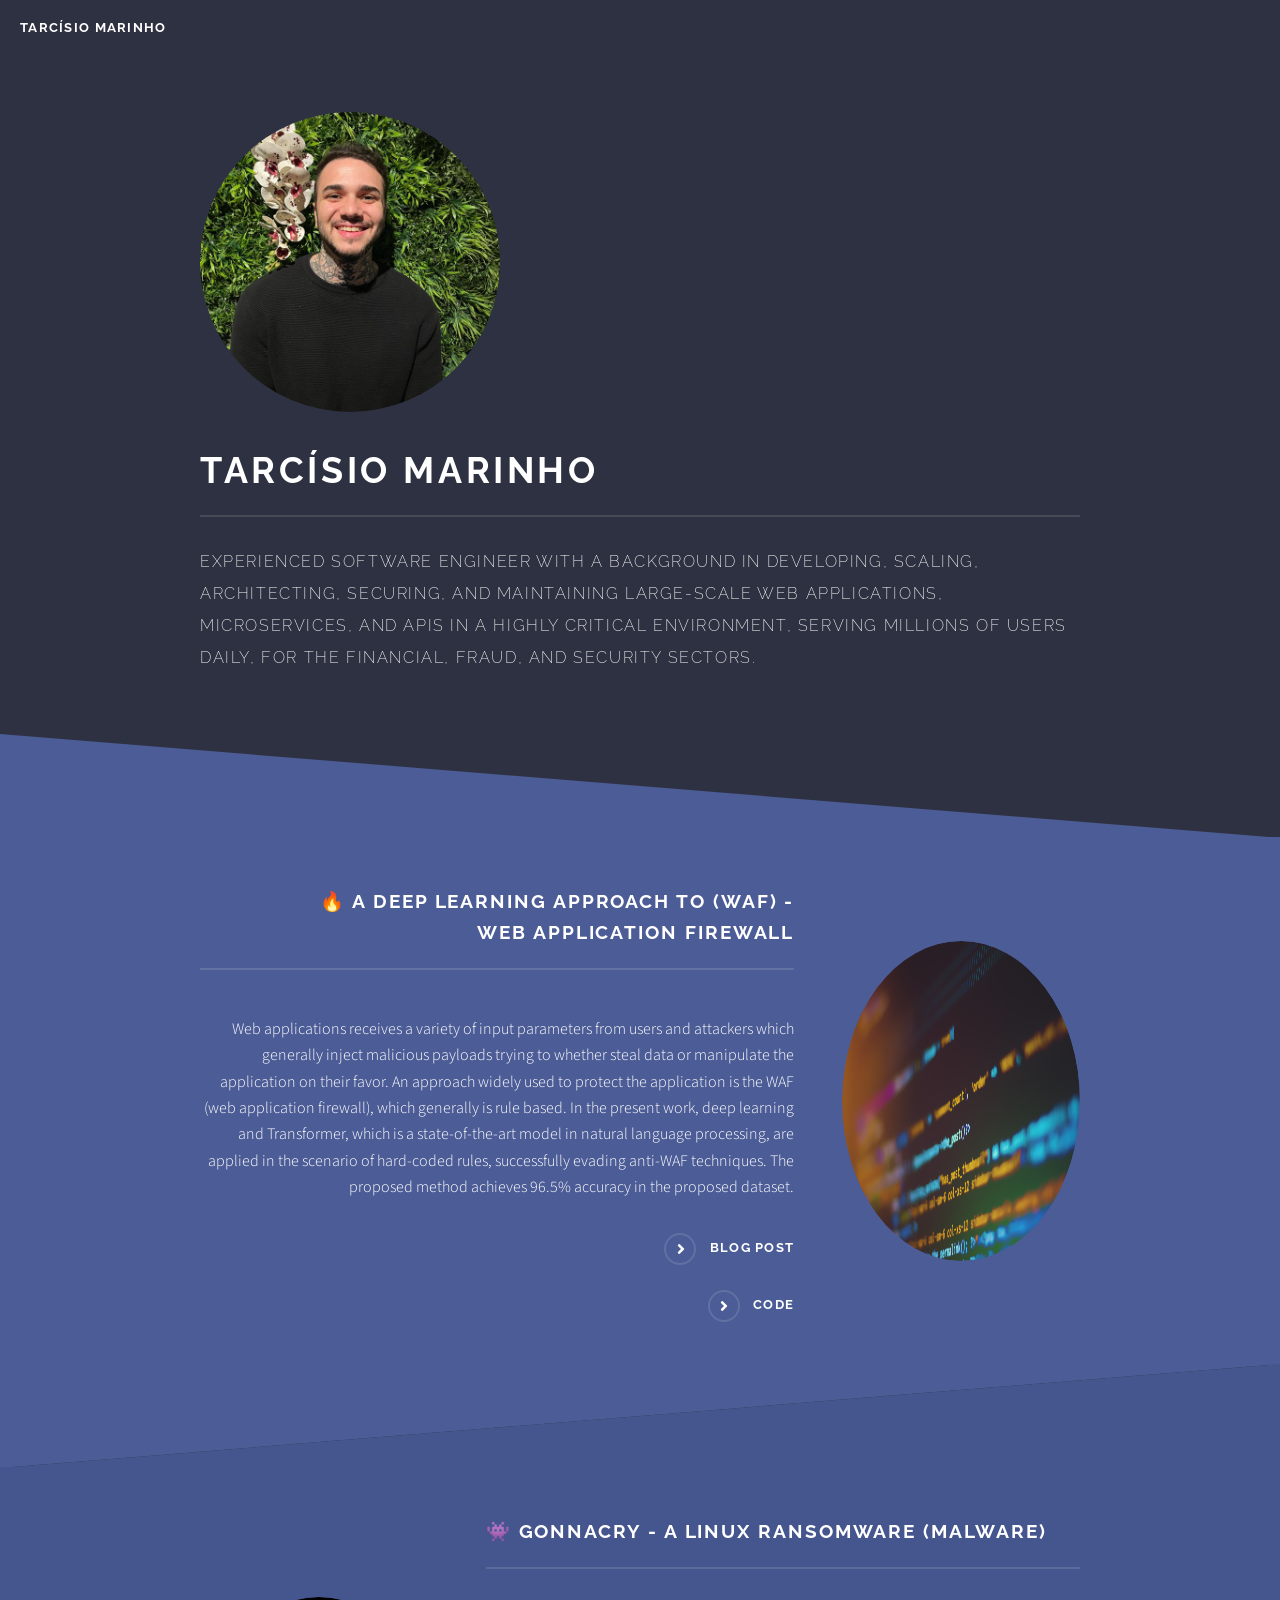
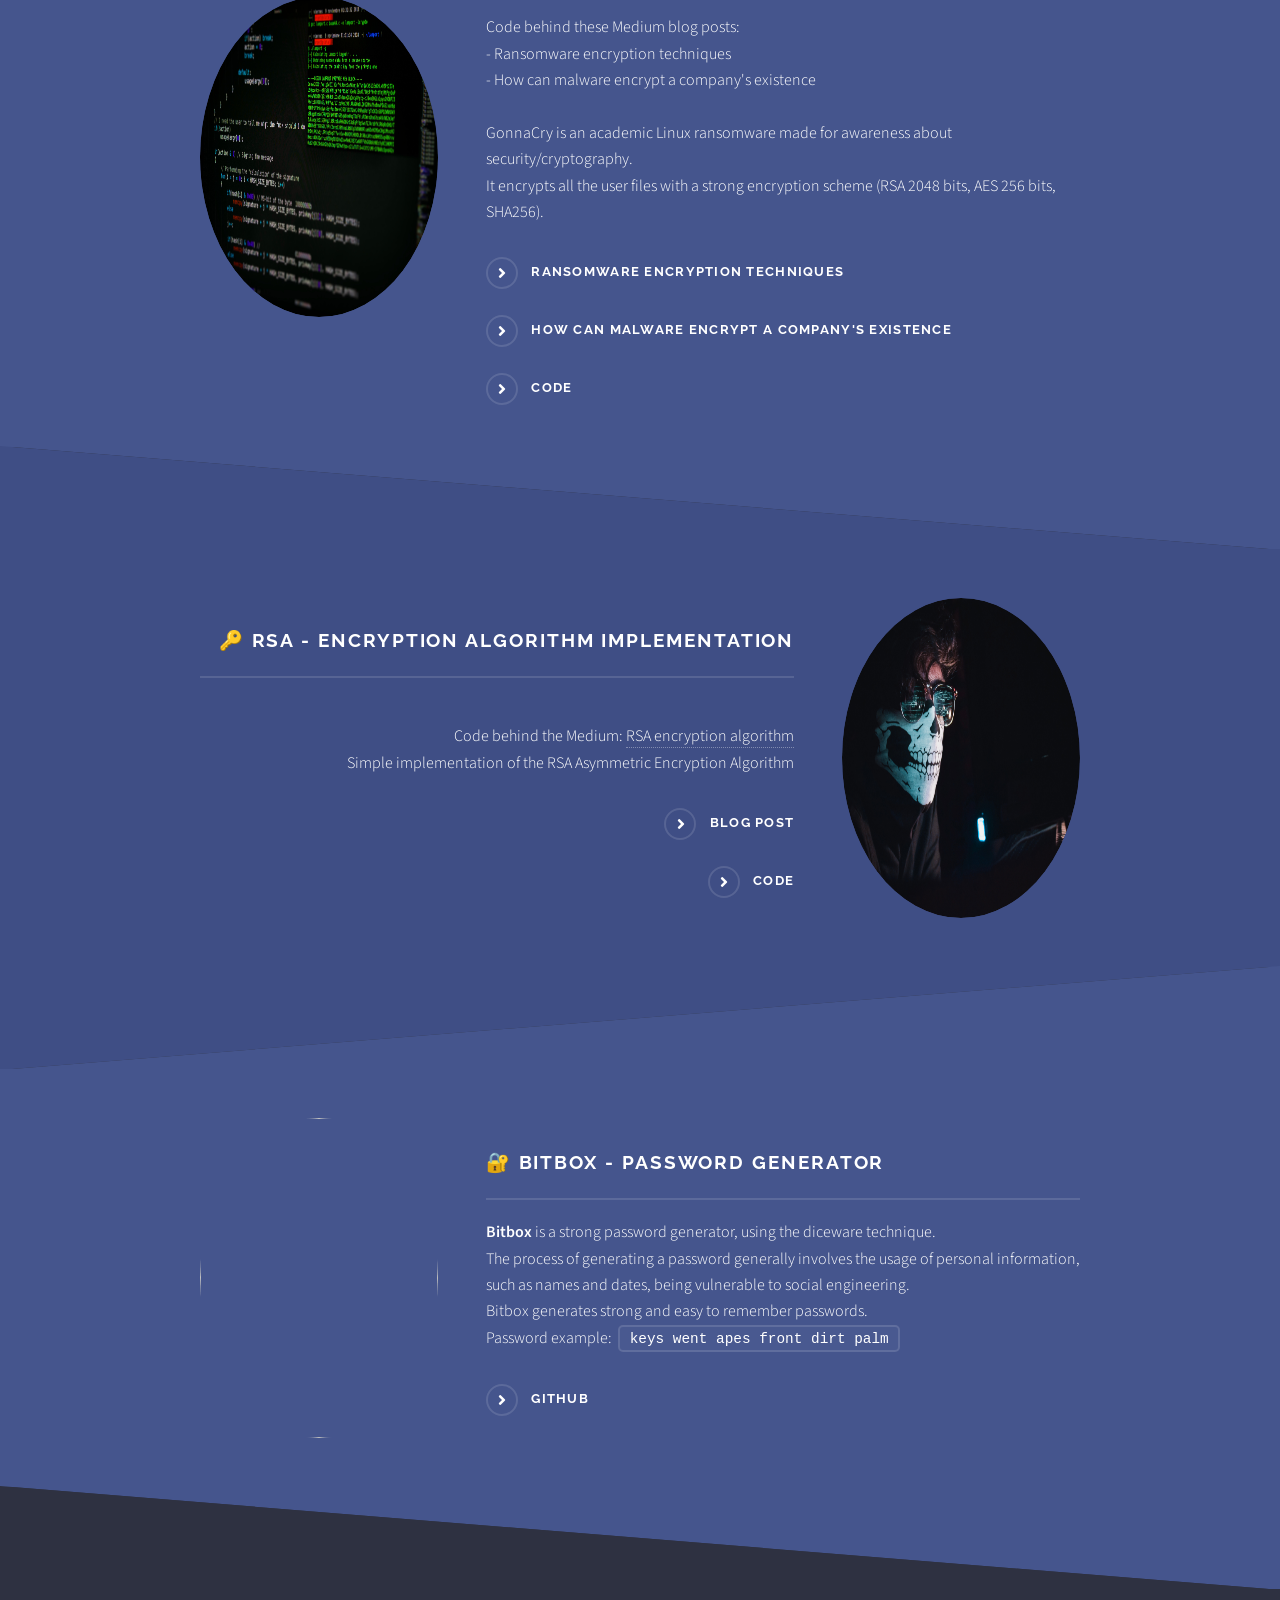
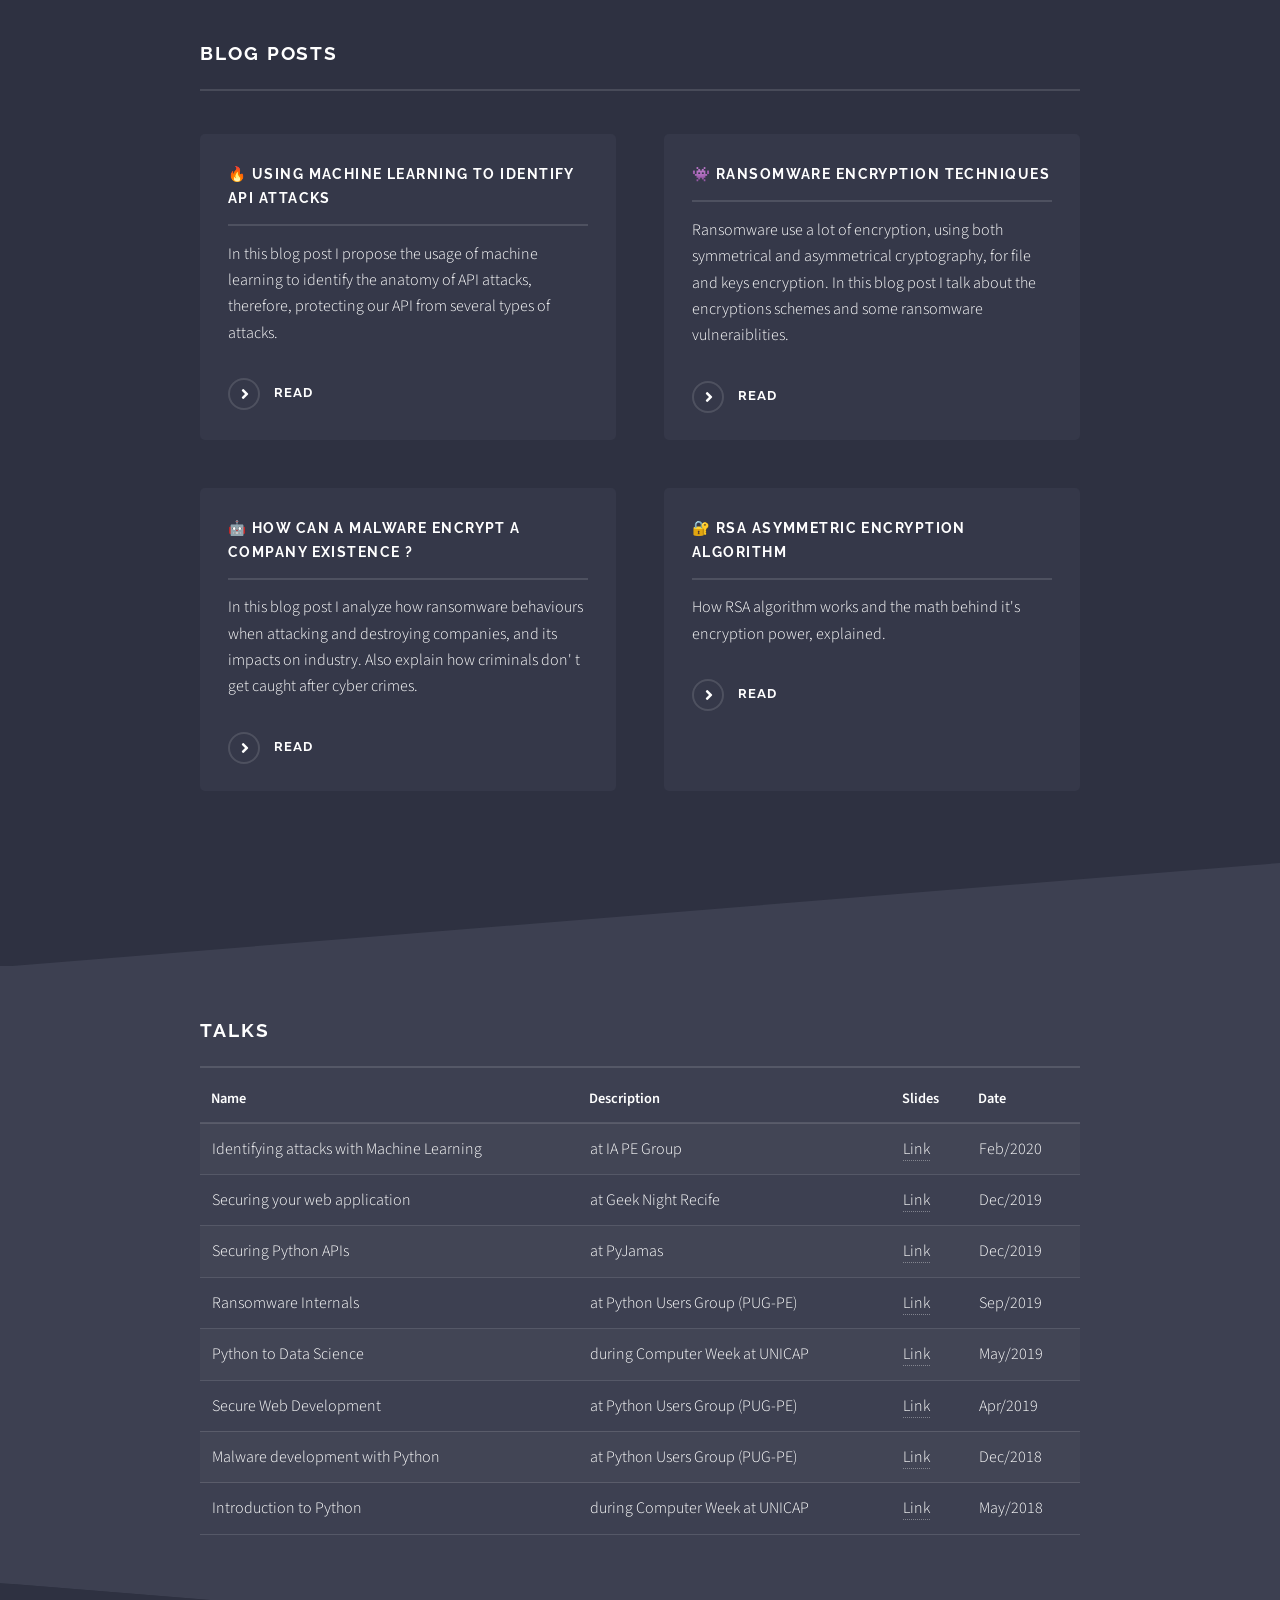
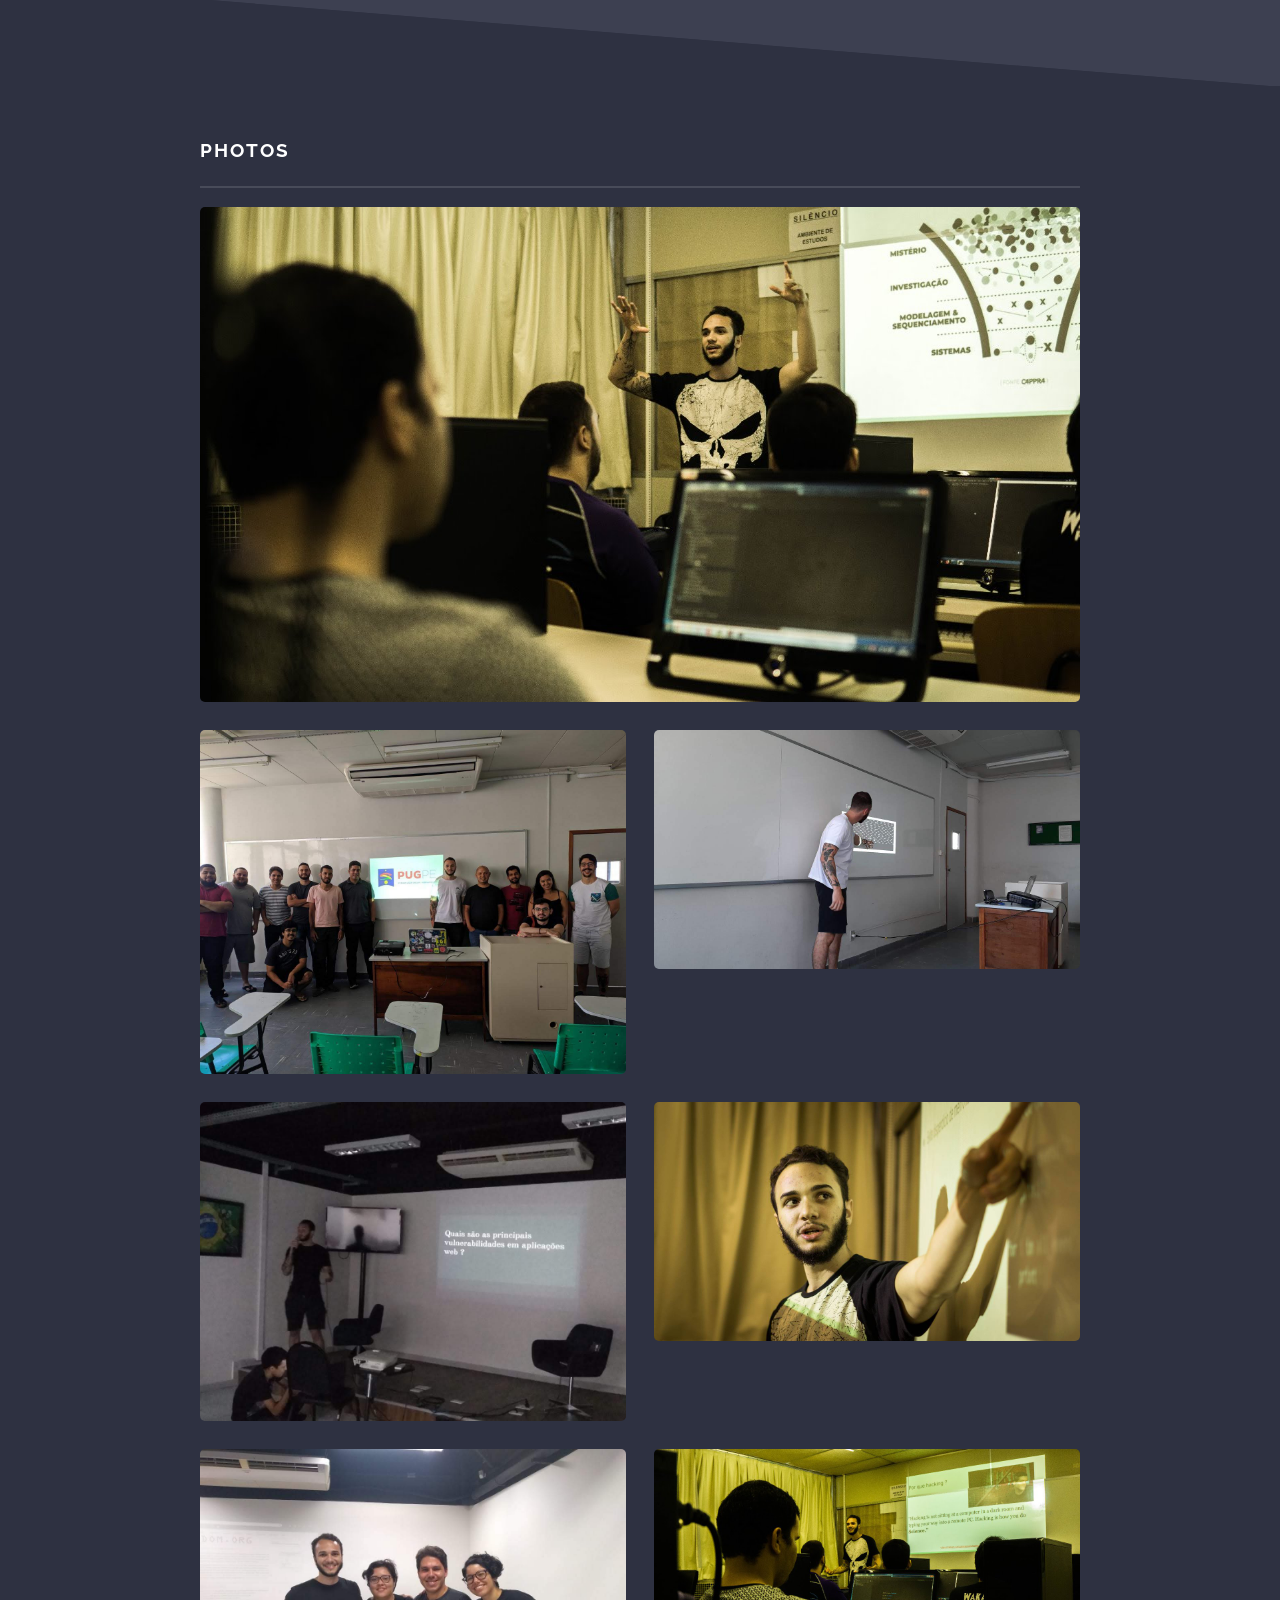
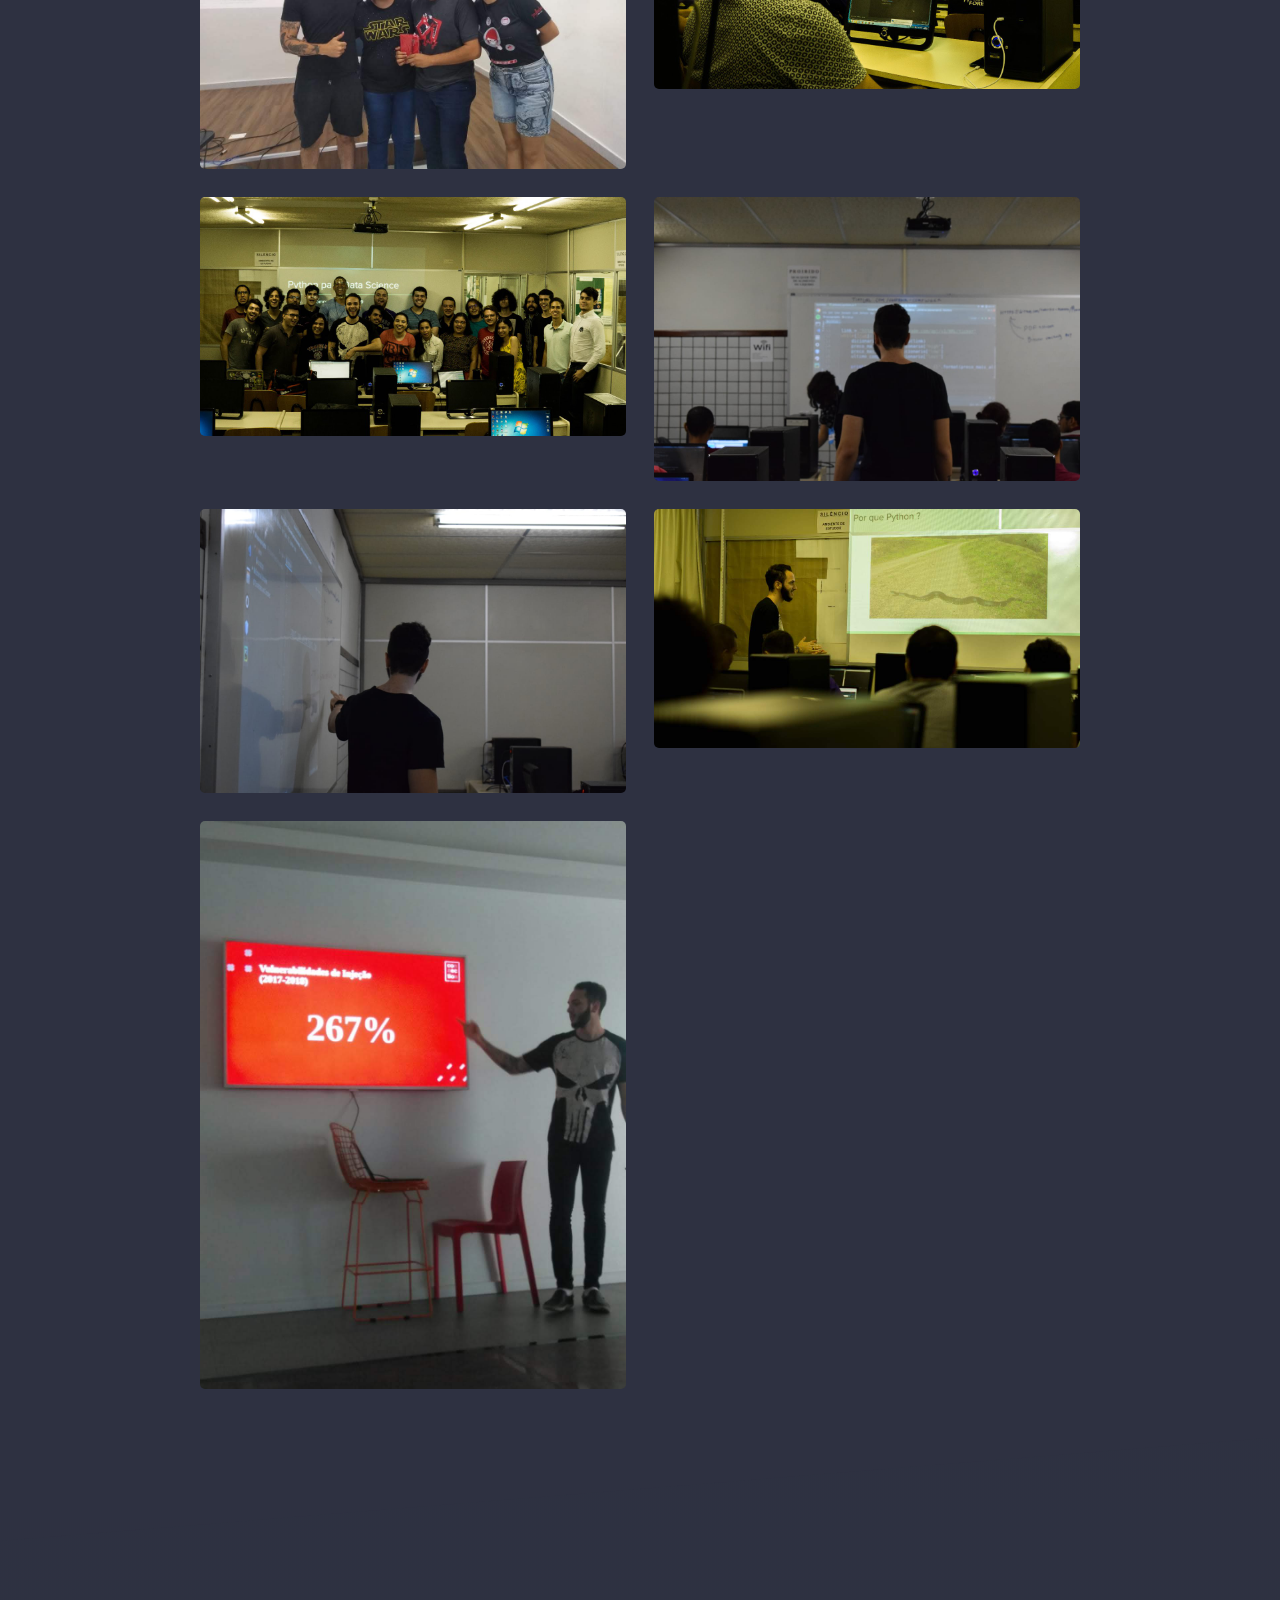
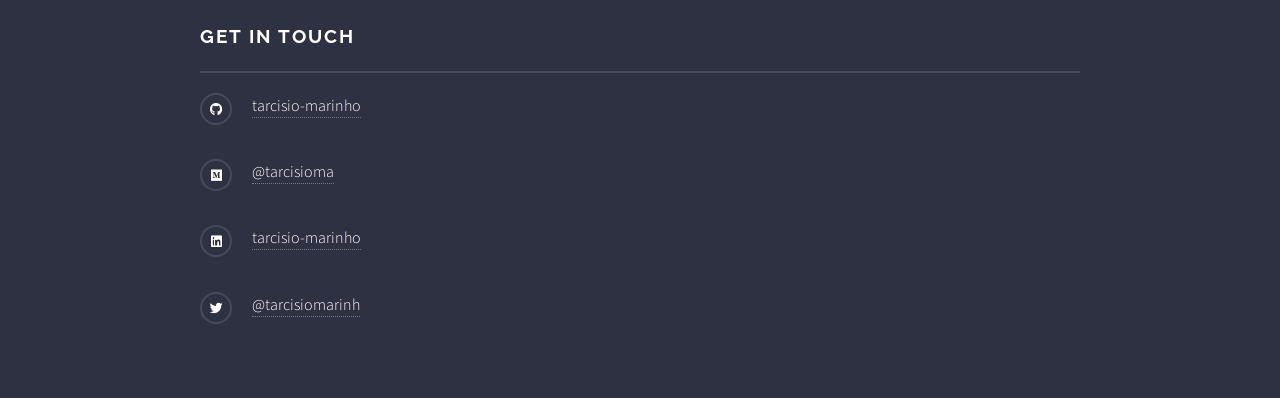
==== commit 456c966f: "updates" ====
--- a/index.html
+++ b/index.html
@@ -22,97 +22,117 @@
 				<!-- Banner -->
 					<section id="banner">
 						<div class="inner">
-							<div class="logo icon image"><span class="image"><img src="my/me.jpeg" width="300" height="300" class="foto"></span></div>
+							<div class="logo icon image"><span class="image"><img src="my/me.png" width="300" height="300" class="foto"></span></div>
 							<h2>Tarcísio Marinho</h2>
-							<p>Developing real-time scalable and secure web applications.</br> Doing talks, coding and blogging about security at free time.</p>
+							<p>Experienced Software Engineer with a background in developing, scaling, architecting, securing, and maintaining large-scale web applications, microservices, and APIs in a highly critical environment, serving millions of users daily, for the financial, fraud, and security sectors.</p>
 						</div>
 					</section>
 
-				<!-- Wrapper -->
+				<!-- Projects -->
 					<section id="wrapper">
 
-						<!-- One -->
+						<!-- WAF -->
 							<section id="two" class="wrapper alt spotlight style1">
 								<div class="inner">
 									<a class="image"><img src="my/programming.jpg" width="300" height="320" alt="" /></a>
 									<div class="content">
-										<h2 class="major">Payload Identifier</h2>
-										<p><strong>Payload Identifier</strong> identifies several attacks in web applications using deep learning.</br>
-										Rest APIs receives a lot of traffic and input parameters from users. Attackers generally inject malicious payloads trying to whether steal data and manipulate the application on their favor.
-										With Payload Identifier, applications can be protect against several API attacks.</p>
-										<a href="https://payload.tarcisiomarinho.io" target="_blank" class="special">Website</a>
-										<a href="https://github.com/tarcisio-marinho/GonnaCry" target="_blank" class="special">Github</a>
-									</div>
-								</div>
-							</section>
-							<section id="two" class="wrapper spotlight style2">
+										<h2 class="major">
+											🔥  A Deep Learning Approach to (WAF) - <br>
+											Web Application Firewall</h2>
+										<p><br> Web applications receives a variety of input parameters from users and attackers which generally inject malicious payloads trying to whether steal data or manipulate the application on their favor.
+											An approach widely used to protect the application is the WAF (web application firewall), which generally is rule based. In the present work, deep learning and Transformer, which is a state-of-the-art model in natural language processing, are applied in the scenario of hard-coded rules, successfully evading anti-WAF techniques. The proposed method achieves 96.5% accuracy in the proposed dataset.</p>
+										<a href="https://medium.com/@tarcisioma/a-deep-learning-approach-to-web-application-firewall-c6190a9bd31a" target="_blank" class="special">Blog post</a>
+										<a href="https://github.com/tarcisio-marinho/A-Deep-Learning-Approach-to-Web-Application-Firewall" target="_blank" class="special">Code</a>
+									</div>
+								</div>
+							</section>
+
+							<!-- GonnaCry --> 
+							<section id="one" class="wrapper spotlight style2">
+								<div class="inner">
+									<a class="image"><img src="my/gonnacry.jpg" width="300" height="320" alt="" /></a>
+									<div class="content">
+										<h2 class="major">👾 GonnaCry - A Linux Ransomware (malware)</h2>
+										<p>
+											<br>Code behind these Medium blog posts: 
+											<br>- Ransomware encryption techniques
+											<br>- How can malware encrypt a company's existence 
+											<br>
+											<br>GonnaCry is an academic Linux ransomware made for awareness about security/cryptography.
+											<br>It encrypts all the user files with a strong encryption scheme (RSA 2048 bits, AES 256 bits, SHA256).
+										</p>
+										<a href="https://medium.com/@tarcisioma/ransomware-encryption-techniques-696531d07bb9" target="_blank" class="special">Ransomware encryption techniques</a>
+										<a href="https://medium.com/@tarcisioma/how-can-a-malware-encrypt-a-company-existence-c7ed584f66b3" target="_blank" class="special">How can malware encrypt a company's existence</a>
+										<a href="https://github.com/tarcisio-marinho/GonnaCry" target="_blank" class="special">Code</a>
+									</div>
+								</div>
+							</section>
+
+							<!-- ECV -->
+							<section id="two" class="wrapper alt spotlight style3">
 								<div class="inner">
 									<a class="image"><img src="my/ransomware.jpg" width="300" height="320" alt="" /></a>
 									<div class="content">
-										<h2 class="major">ECV</h2>
-										<p><strong>ECV</strong> uses cryptography that even quantum computers can't break, your sensitive information will never be leaked.
-										You can store important information inside a encrypted configuration file and then versionate it.</br>
-										When developing web applications there's configuration variables, such as DB connection string, passwords that need to be secure and shouldn't be in plain text.
+										<h2 class="major">🔑 RSA - Encryption algorithm implementation</h2>
+										<p><strong></strong> <br>Code behind the Medium: <a href="https://medium.com/@tarcisioma/algoritmo-de-criptografia-assim%C3%A9trica-rsa-c6254a3c7042">RSA encryption algorithm</a>
+											<br>Simple implementation of the RSA Asymmetric Encryption Algorithm
 										</p>
-										<a href="https://github.com/tarcisio-marinho/ecv" target="_blank" class="special">Github</a>
-									</div>
-								</div>
-							</section>
-							<section id="one" class="wrapper alt spotlight style3">
-								<div class="inner">
-									<a class="image"><img src="my/gonnacry.jpg" width="300" height="320" alt="" /></a>
-									<div class="content">
-										<h2 class="major">GonnaCry</h2>
-										<p><strong>GonnaCry</strong> is an academic ransomware to attack unix-like systems, using high-end encryption scheme.
-										Developed to be a Proof of concept and raise awareness about security, cryptography and company security.</p>
-										<a href="https://github.com/tarcisio-marinho/GonnaCry" target="_blank" class="special">Github</a>
-									</div>
-								</div>
-							</section>
-
-						<!-- Two -->
-
-						<!-- Three -->
+										<a href="https://medium.com/@tarcisioma/algoritmo-de-criptografia-assim%C3%A9trica-rsa-c6254a3c7042" target="_blank" class="special">Blog Post</a>
+										<a href="https://github.com/tarcisio-marinho/RSA" target="_blank" class="special">Code</a>
+									</div>
+								</div>
+							</section>
+							
+
+						<!-- Bitbox -->
 							<section id="three" class="wrapper spotlight style2">
 								<div class="inner">
 									<a class="image"><img src="my/pass.jpg" width="300" height="320" alt="" /></a>
 									<div class="content">
-										<h2 class="major">Bitbox</h2>
+										<h2 class="major">🔐 Bitbox - password generator</h2>
 										<p><strong>Bitbox</strong> is a strong password generator, using the diceware technique.</br>
 										The process of generating a password generally involves the usage of personal information, such as names and dates, being vulnerable to social engineering.</br>
 										Bitbox generates strong and easy to remember passwords.</br>Password example: <code>keys went apes front dirt palm</code></p>
-										<a href="https://bitbox.tarcisiomarinho.io" target="_blank" class="special">Website</a>
 										<a href="https://github.com/tarcisio-marinho/bitbox" target="_blank" class="special">Github</a>
 									</div>
 								</div>
 							</section>
 
 
-						<!-- Four -->
+						<!-- Blog posts -->
 							<div class="wrapper alt style1">
 								<div class="inner">
 
 									<h2 class="major">Blog Posts</h2>
+
 									<section class="features">
-										<article>
-											<h3 class="major">Using machine learning to identify API attacks</h3>
+
+										<!-- 1-->
+										<article>
+											<h3 class="major">🔥 Using machine learning to identify API attacks</h3>
 											<p>In this blog post I propose the usage of machine learning to identify the anatomy of API attacks, therefore, protecting our API from several types of attacks.</p>
-											<a href="https://medium.com/@tarcisioma/using-machine-learning-to-identify-api-attacks-a140a4741c55" target="_blank" class="special">Read</a>
-										</article>
-										<article>
-											<h3 class="major">Ransomware encryption techniques</h3>
+											<a href="https://medium.com/@tarcisioma/a-deep-learning-approach-to-web-application-firewall-c6190a9bd31a" target="_blank" class="special">Read</a>
+										</article>
+
+										<!-- 2-->
+										<article>
+											<h3 class="major">👾 Ransomware encryption techniques</h3>
 											<p>Ransomware use a lot of encryption, using both symmetrical and asymmetrical cryptography, for file and keys encryption. 
 											In this blog post I talk about the encryptions schemes and some ransomware vulneraiblities.</p>
 											<a href="https://medium.com/@tarcisioma/ransomware-encryption-techniques-696531d07bb9" target="_blank" class="special">Read</a>
 										</article>
-										<article>
-											<h3 class="major">How can a malware encrypt a company existence ?</h3>
+
+										<!-- 3-->
+										<article>
+											<h3 class="major">🤖 How can a malware encrypt a company existence ?</h3>
 											<p>In this blog post I analyze how ransomware behaviours when attacking and destroying companies, and its impacts on industry. 
 											Also explain how criminals don'	t get caught after cyber crimes.</p>
 											<a href="https://medium.com/@tarcisioma/how-can-a-malware-encrypt-a-company-existence-c7ed584f66b3" target="_blank" class="special">Read</a>
 										</article>
-										<article>
-											<h3 class="major">RSA asymmetric encryption algorithm</h3>
+
+										<!-- 4-->
+										<article>
+											<h3 class="major">🔐 RSA asymmetric encryption algorithm</h3>
 											<p>How RSA algorithm works and the math behind it's encryption power, explained.</p>
 											<a href="https://medium.com/@tarcisioma/algoritmo-de-criptografia-assim%C3%A9trica-rsa-c6254a3c7042" target="_blank" class="special">Read</a>
 										</article>
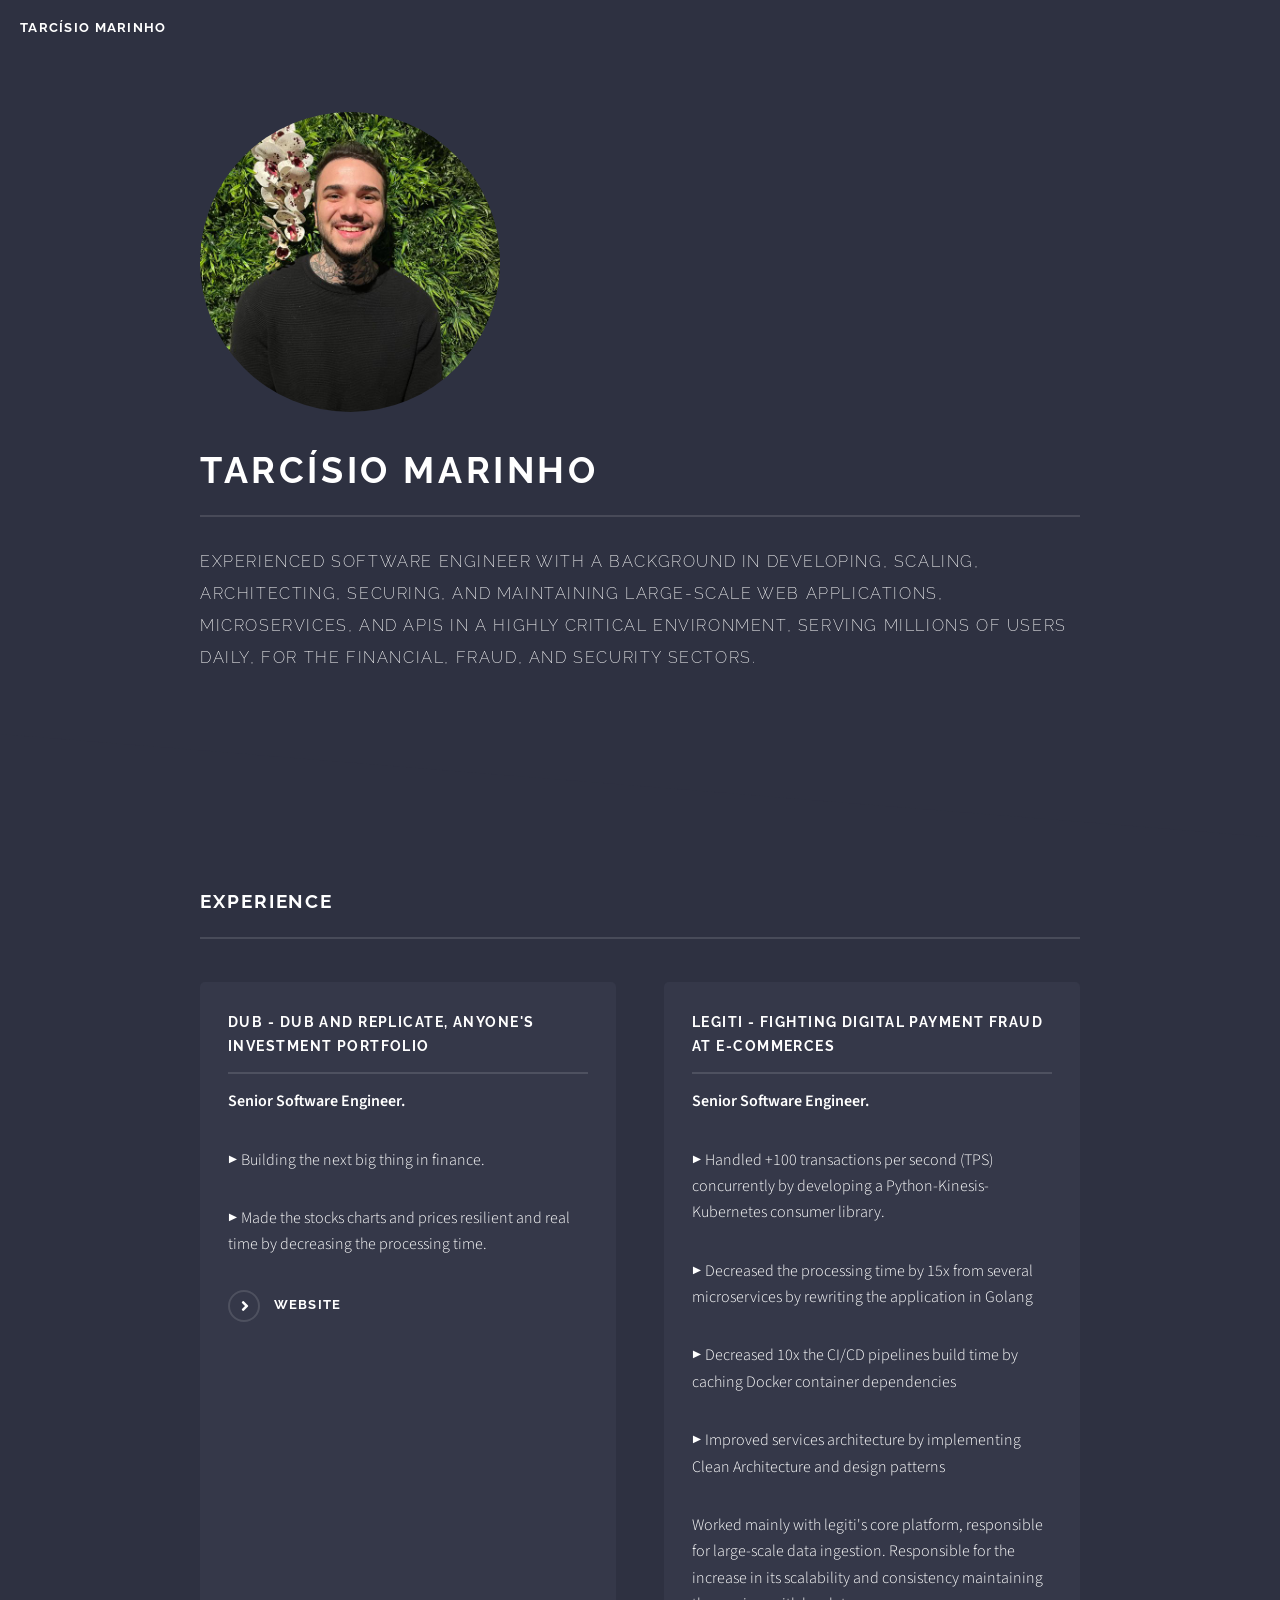
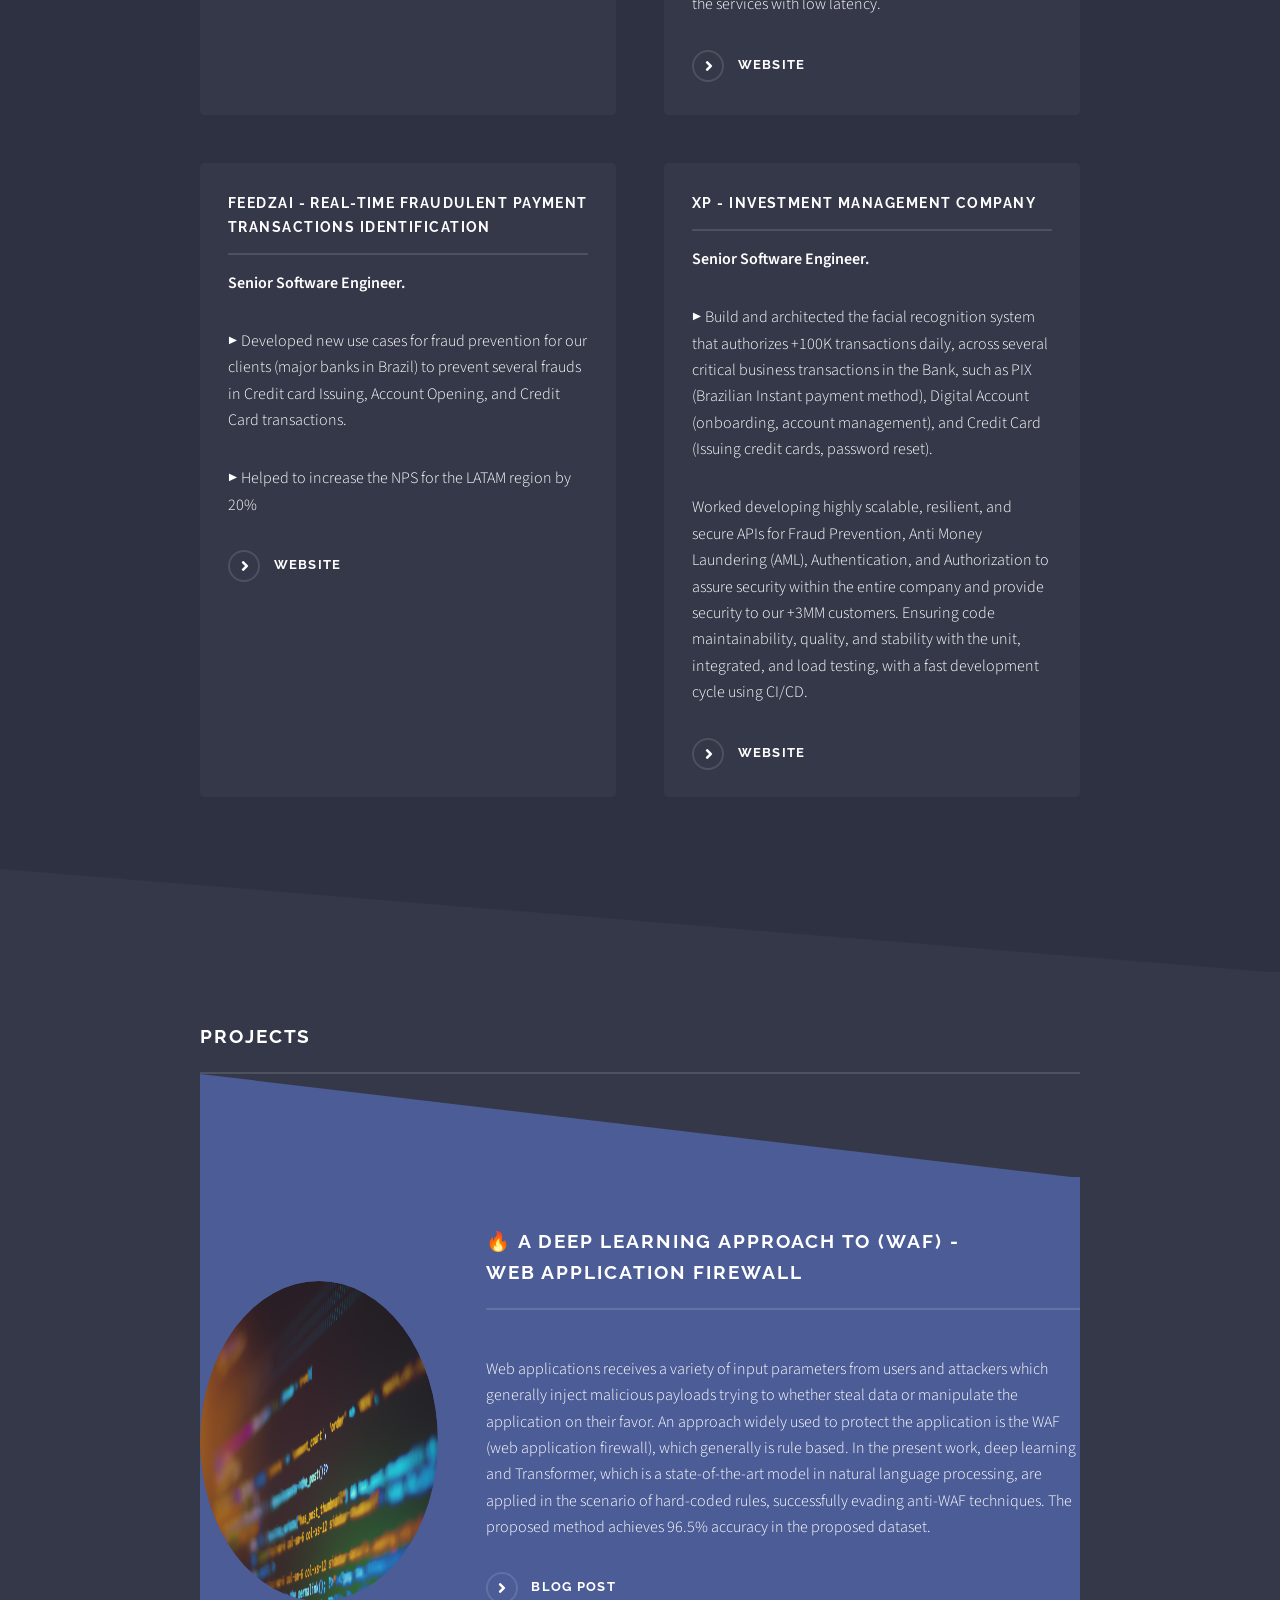
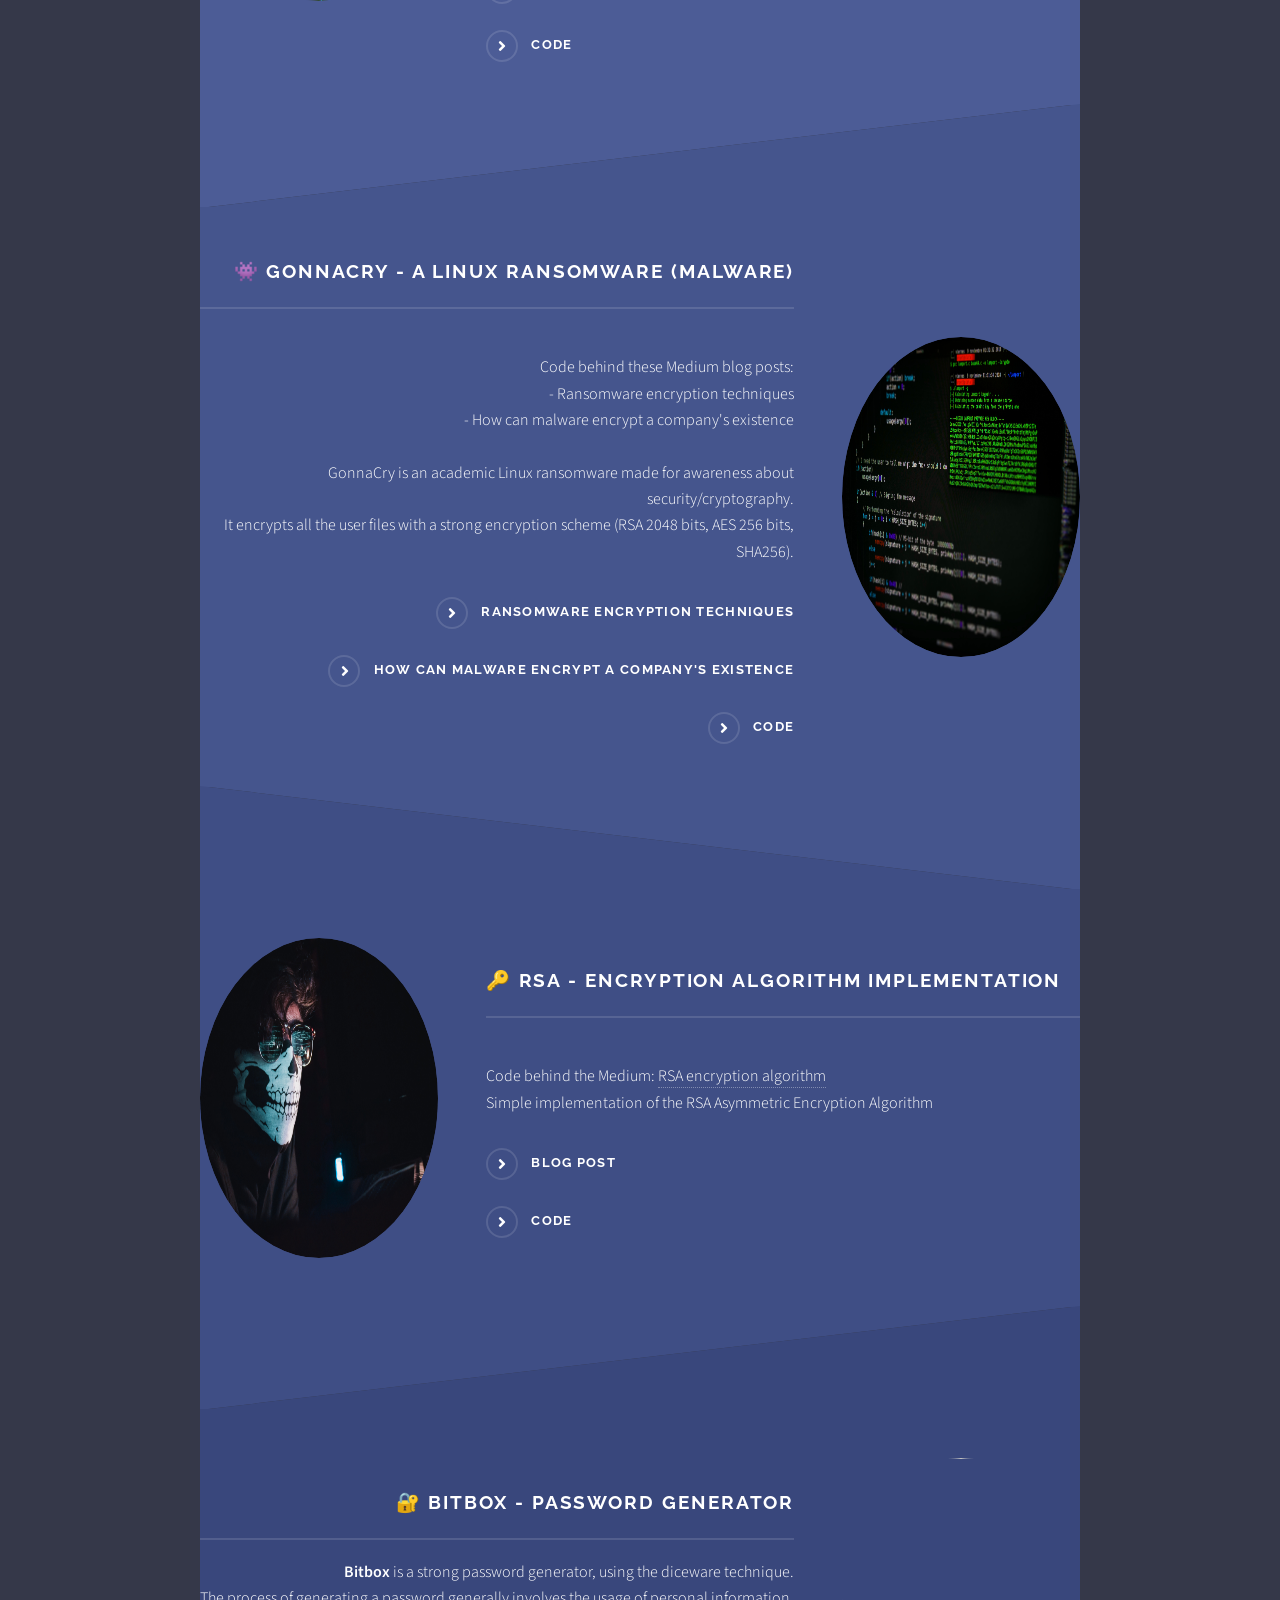
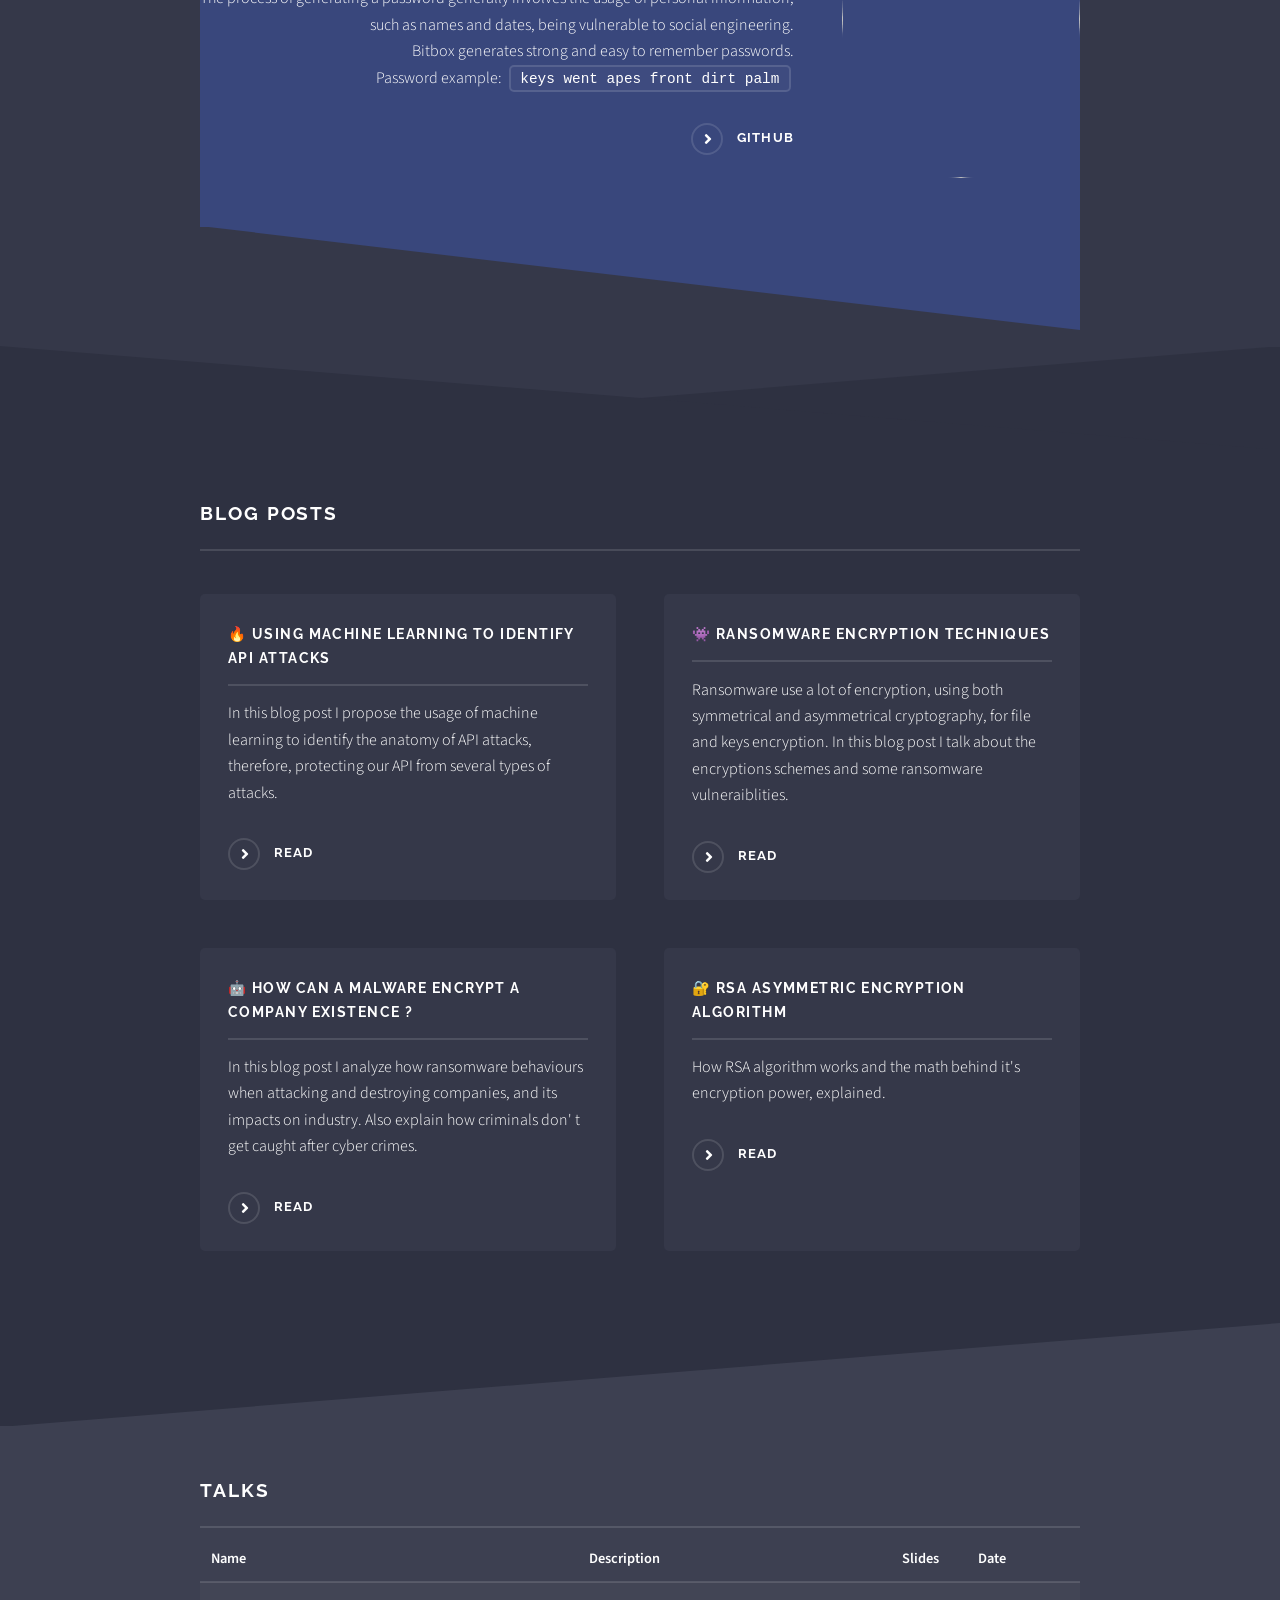
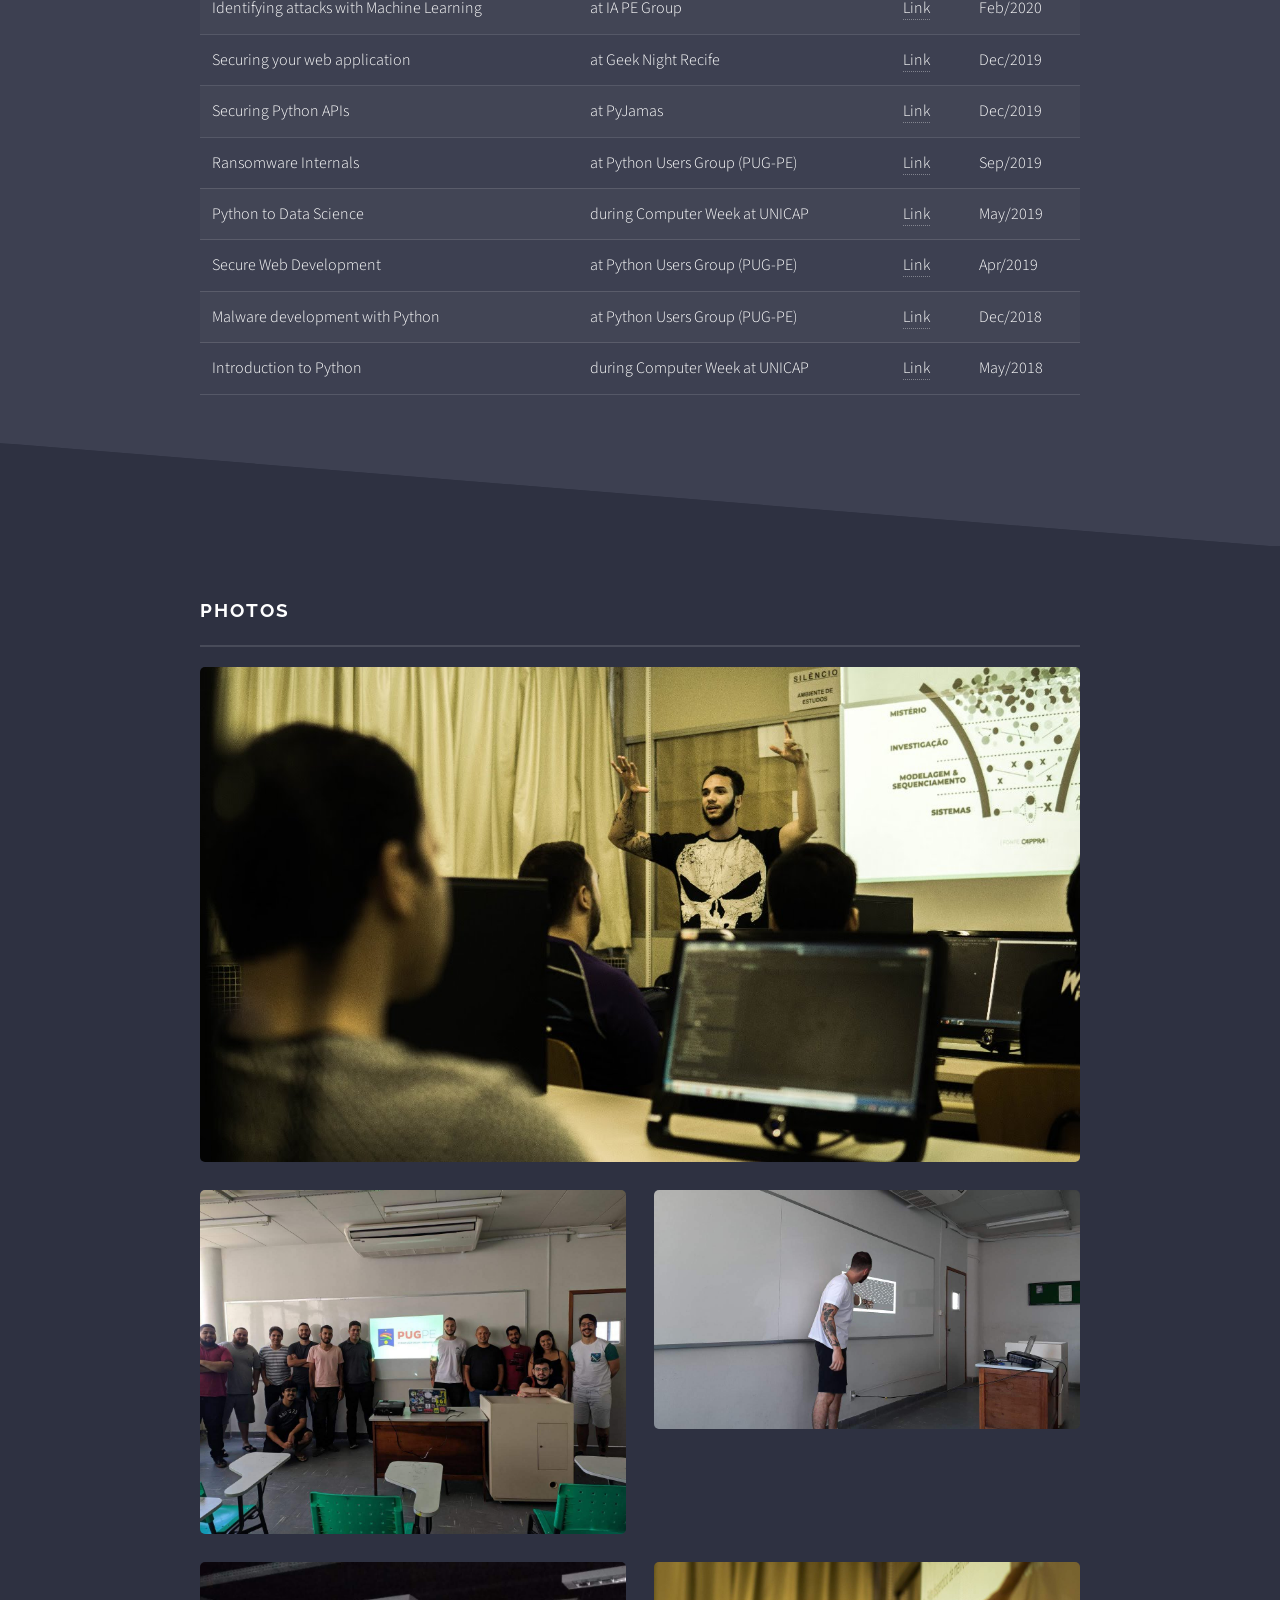
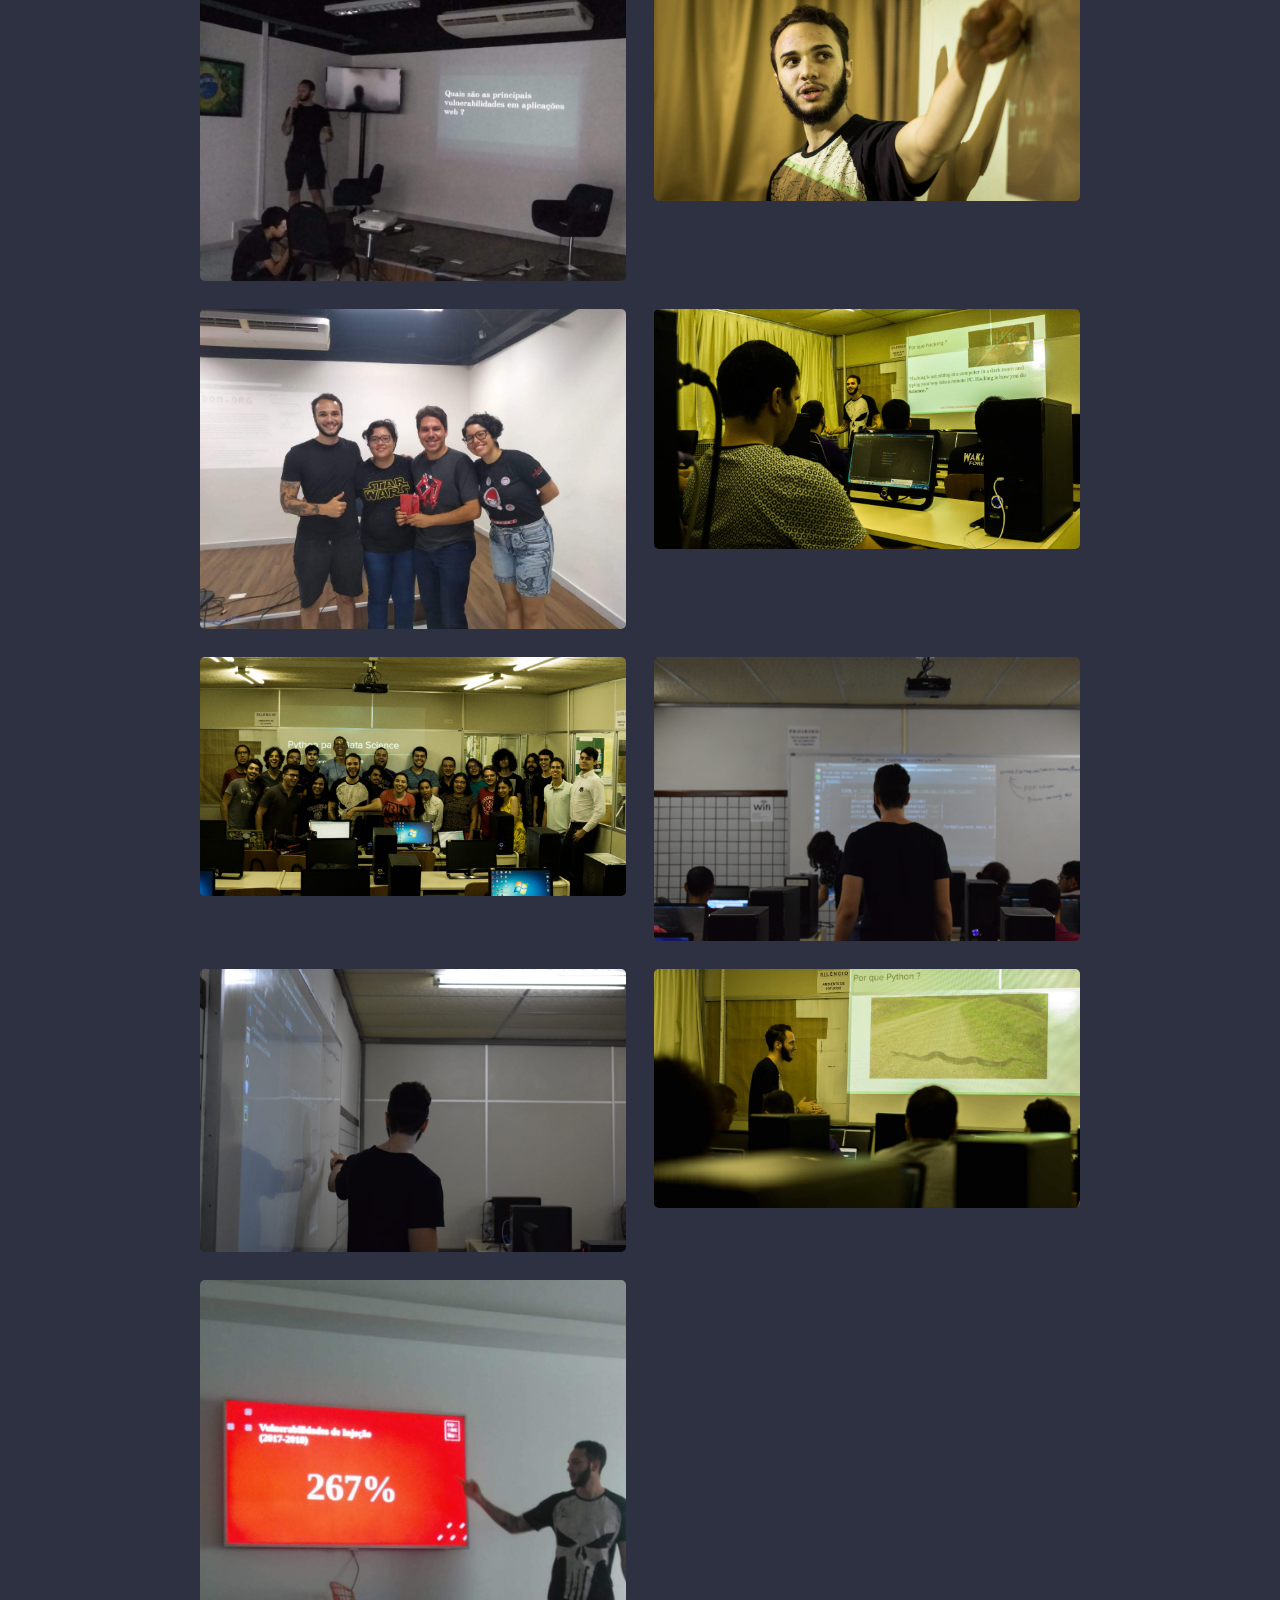
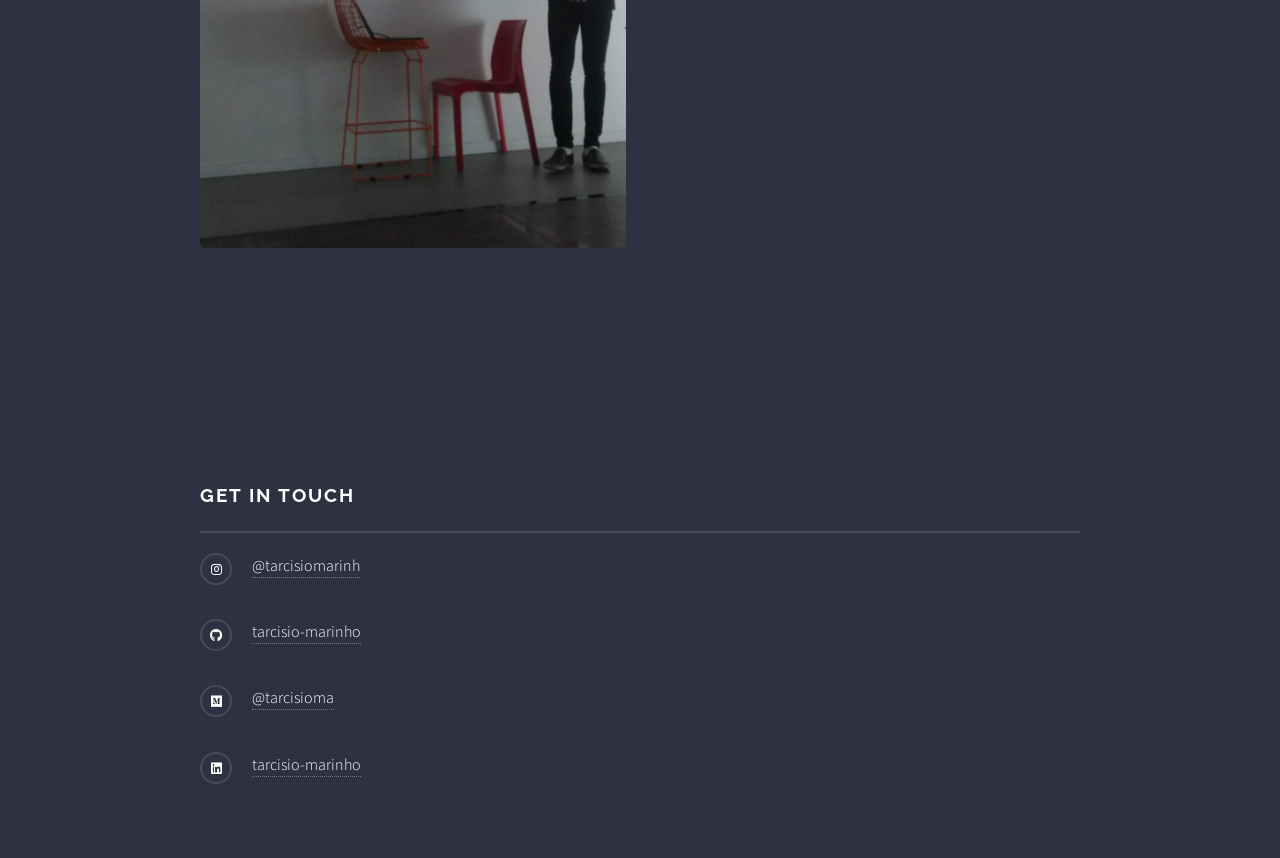
==== commit 23a9fb12: "update" ====
--- a/index.html
+++ b/index.html
@@ -28,10 +28,69 @@
 						</div>
 					</section>
 
-				<!-- Projects -->
-					<section id="wrapper">
-
-						<!-- WAF -->
+					<!-- Blog posts -->
+					<div class="wrapper alt style1">
+						<div class="inner">
+
+							<h2 class="major">Experience</h2>
+
+							<section class="features">
+								
+								<!-- 1-->
+								<article>
+									<h3 class="major">Dub - dub and replicate, anyone's investment portfolio</h3>
+									<p><b>Senior Software Engineer.</b></p> 
+									<p>▶ Building the next big thing in finance.</p> 
+									<p>▶ Made the stocks charts and prices resilient and real time by decreasing the processing time.</p>
+									<a href="https://www.dubapp.com/" target="_blank" class="special">Website</a>
+								</article>
+
+								<!-- 2-->
+								<article>
+									<h3 class="major">Legiti - Fighting digital payment fraud at e-commerces</h3>
+									<p><b>Senior Software Engineer.</b></p> 
+									<p>▶ Handled +100 transactions per second (TPS) concurrently by developing a Python-Kinesis-Kubernetes consumer library. </p>
+									<p>▶ Decreased the processing time by 15x from several microservices by rewriting the application in Golang</p>
+									<p>▶ Decreased 10x the CI/CD pipelines build time by caching Docker container dependencies</p>
+									<p>▶ Improved services architecture by implementing Clean Architecture and design patterns</p>
+									<p></p>
+									<p>Worked mainly with legiti's core platform, responsible for large-scale data ingestion. Responsible for the increase in its scalability and consistency maintaining the services with low latency.</p>
+									<p>
+									<a href="https://www.legiti.com/en/" target="_blank" class="special">Website</a>
+								</article>
+
+								<!-- 3-->
+								<article>
+									<h3 class="major">Feedzai - Real-time fraudulent payment transactions identification</h3>
+									<p><b>Senior Software Engineer.</b></p> 
+									<p>▶ Developed new use cases for fraud prevention for our clients (major banks in Brazil) to prevent several frauds in Credit card Issuing, Account Opening, and Credit Card transactions.</p>
+									<p>▶ Helped to increase the NPS for the LATAM region by 20% </p> 
+									<a href="https://feedzai.com/" target="_blank" class="special">Website</a>
+								</article>
+
+								<!-- 4-->
+								<article>
+									<h3 class="major">XP - Investment management company</h3>
+									<p><b>Senior Software Engineer.</b></p> 
+									<p>▶ Build and architected the facial recognition system that authorizes +100K transactions daily, across several critical business transactions in the Bank, such as PIX (Brazilian Instant payment method), Digital Account (onboarding, account management), and Credit Card (Issuing credit cards, password reset).
+									<p></p>
+									<p>Worked developing highly scalable, resilient, and secure APIs for Fraud Prevention, Anti Money Laundering (AML), Authentication, and Authorization to assure security within the entire company and provide security to our +3MM customers. Ensuring code maintainability, quality, and stability with the unit, integrated, and load testing, with a fast development cycle using CI/CD.</p>
+									<a href="https://www.xpi.com.br/" target="_blank" class="special">Website</a>
+								</article>
+								
+							</section>
+
+						</div>
+					</div>
+
+
+
+
+					<div class="wrapper alt style2">
+						<div class="inner">
+
+							<h2 class="major">Projects</h2>
+
 							<section id="two" class="wrapper alt spotlight style1">
 								<div class="inner">
 									<a class="image"><img src="my/programming.jpg" width="300" height="320" alt="" /></a>
@@ -84,8 +143,8 @@
 							</section>
 							
 
-						<!-- Bitbox -->
-							<section id="three" class="wrapper spotlight style2">
+							<!-- Bitbox -->
+							<section id="three" class="wrapper spotlight style4">
 								<div class="inner">
 									<a class="image"><img src="my/pass.jpg" width="300" height="320" alt="" /></a>
 									<div class="content">
@@ -97,9 +156,11 @@
 									</div>
 								</div>
 							</section>
-
-
-						<!-- Blog posts -->
+						</div>
+					</div>
+
+
+							<!-- Blog posts -->
 							<div class="wrapper alt style1">
 								<div class="inner">
 
@@ -141,6 +202,8 @@
 
 								</div>
 							</div>
+
+							
 
 							<div class="wrapper style3">
 								<div class="inner">
@@ -241,14 +304,13 @@
 							<h2 class="major">Get in touch</h2>
 
 							<ul class="contact">
+								<li class="icon brands fa-instagram"><a href="https://www.instagram.com/tarcisio.ma/"target="_blank">@tarcisiomarinh</a></li>
 								<li class="icon brands fa-github"><a href="https://github.com/tarcisio-marinho"target="_blank">tarcisio-marinho</a></li>
 								<li class="icon brands fa-medium"><a href="https://medium.com/@tarcisioma"target="_blank">@tarcisioma</a></li>
 								<li class="icon brands fa-linkedin"><a href="https://www.linkedin.com/in/tarcisio-marinho"target="_blank">tarcisio-marinho</a></li>
-								<li class="icon brands fa-twitter"><a href="https://twitter.com/tarcisiomarinh"target="_blank">@tarcisiomarinh</a></li>
 							</ul>
 						</div>
 					</section>
-
 			</div>
 
 		<!-- Scripts -->
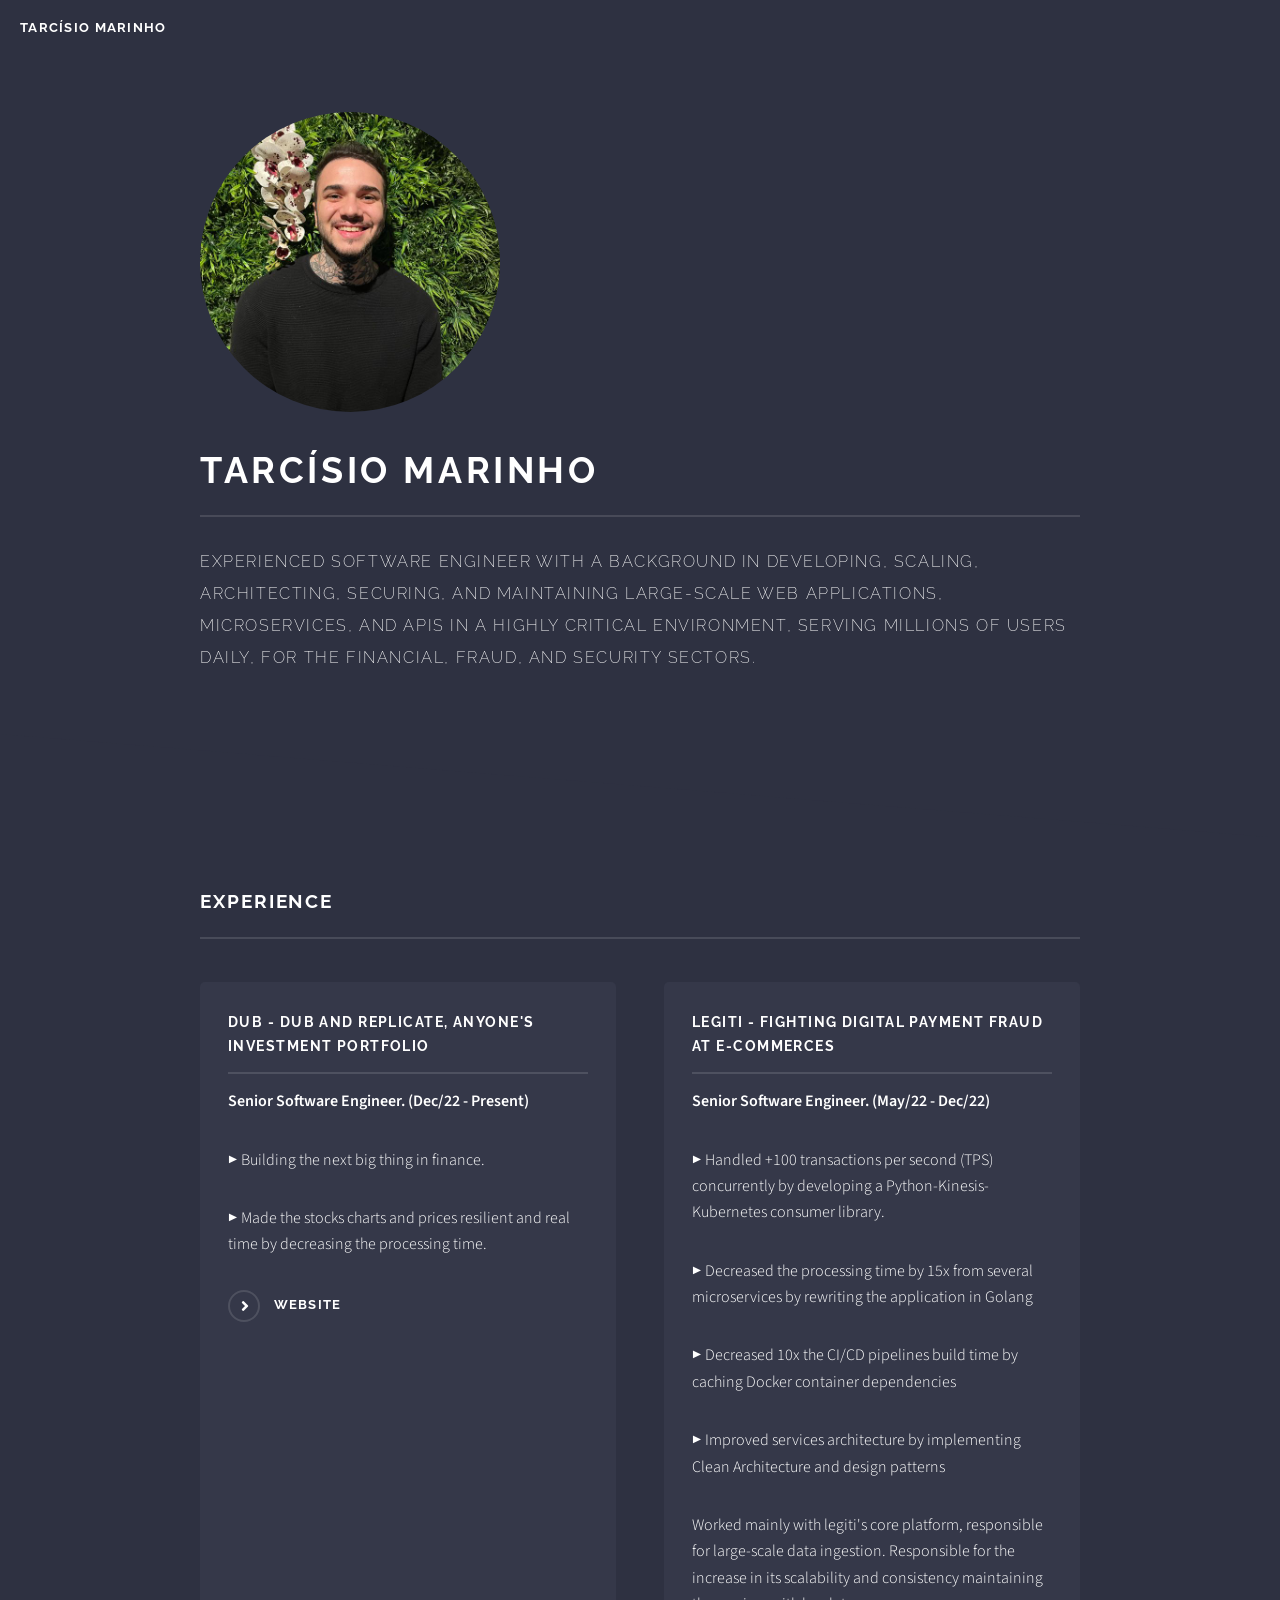
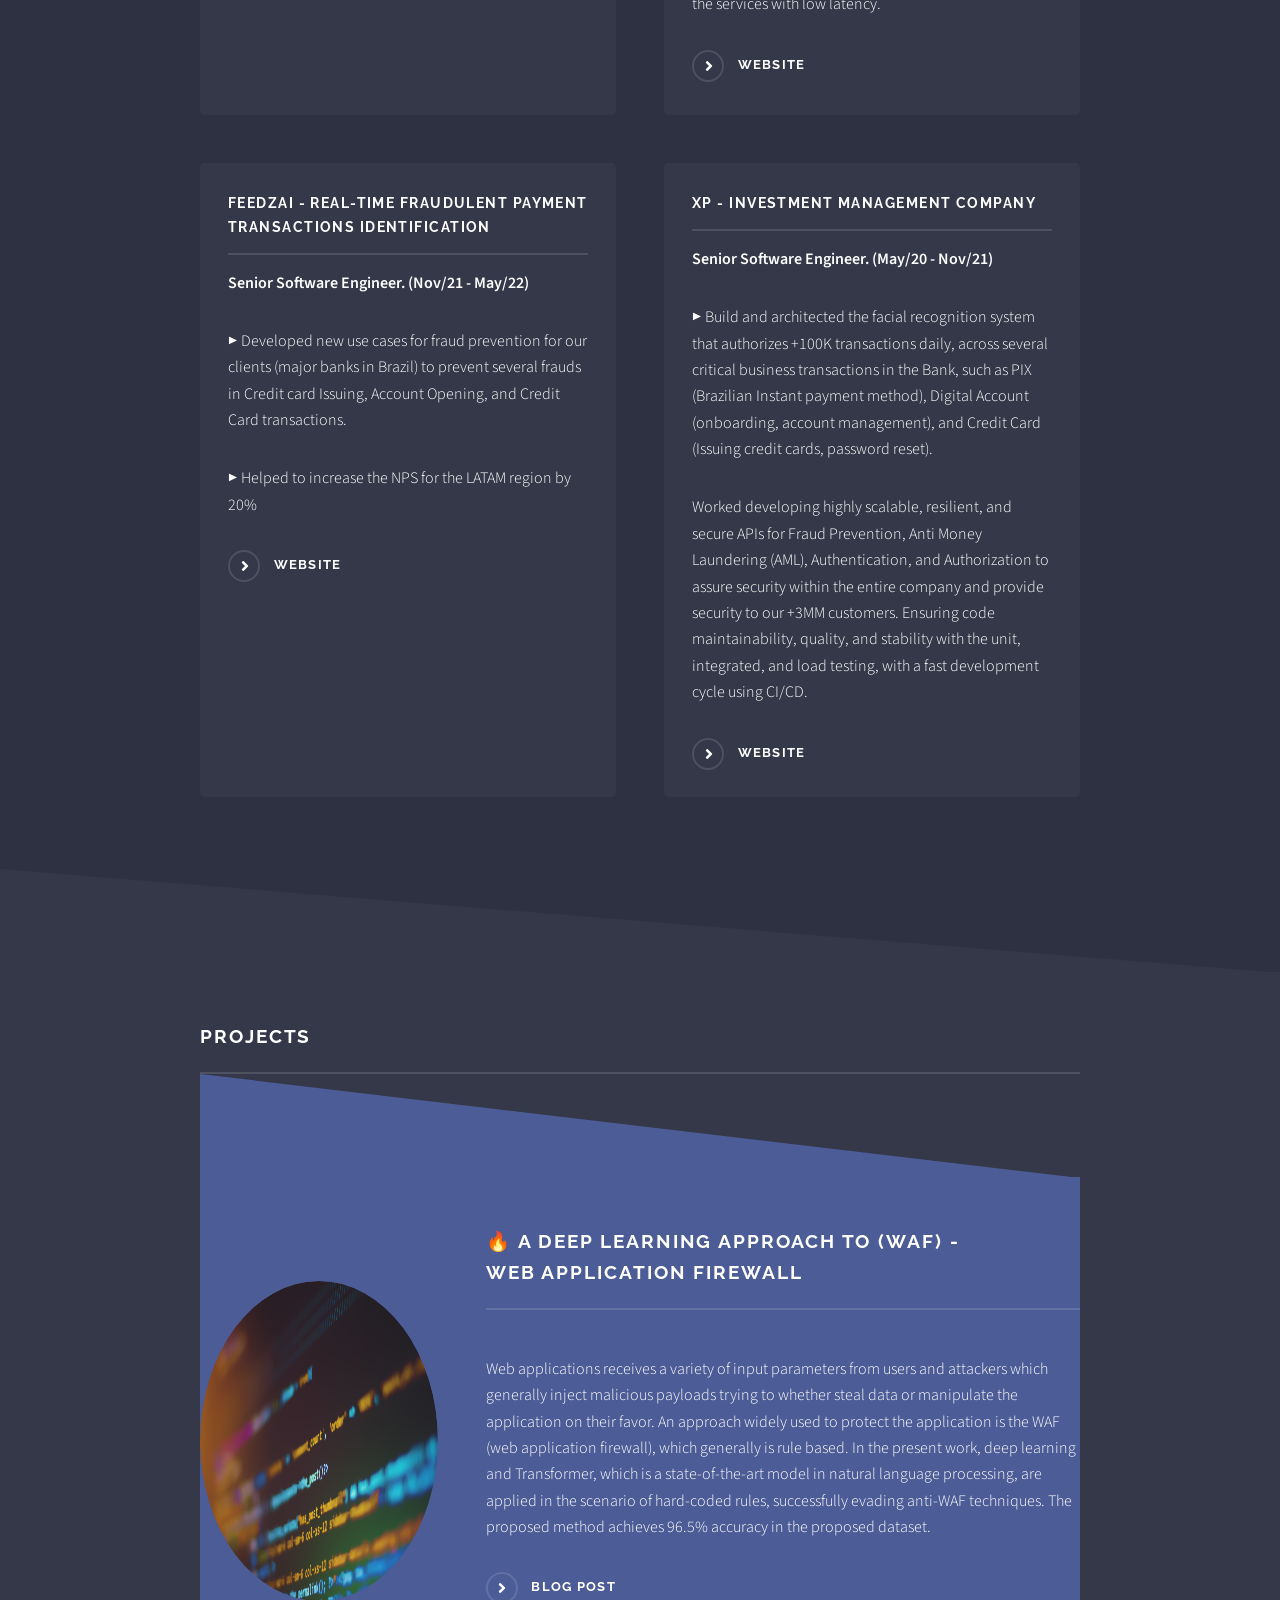
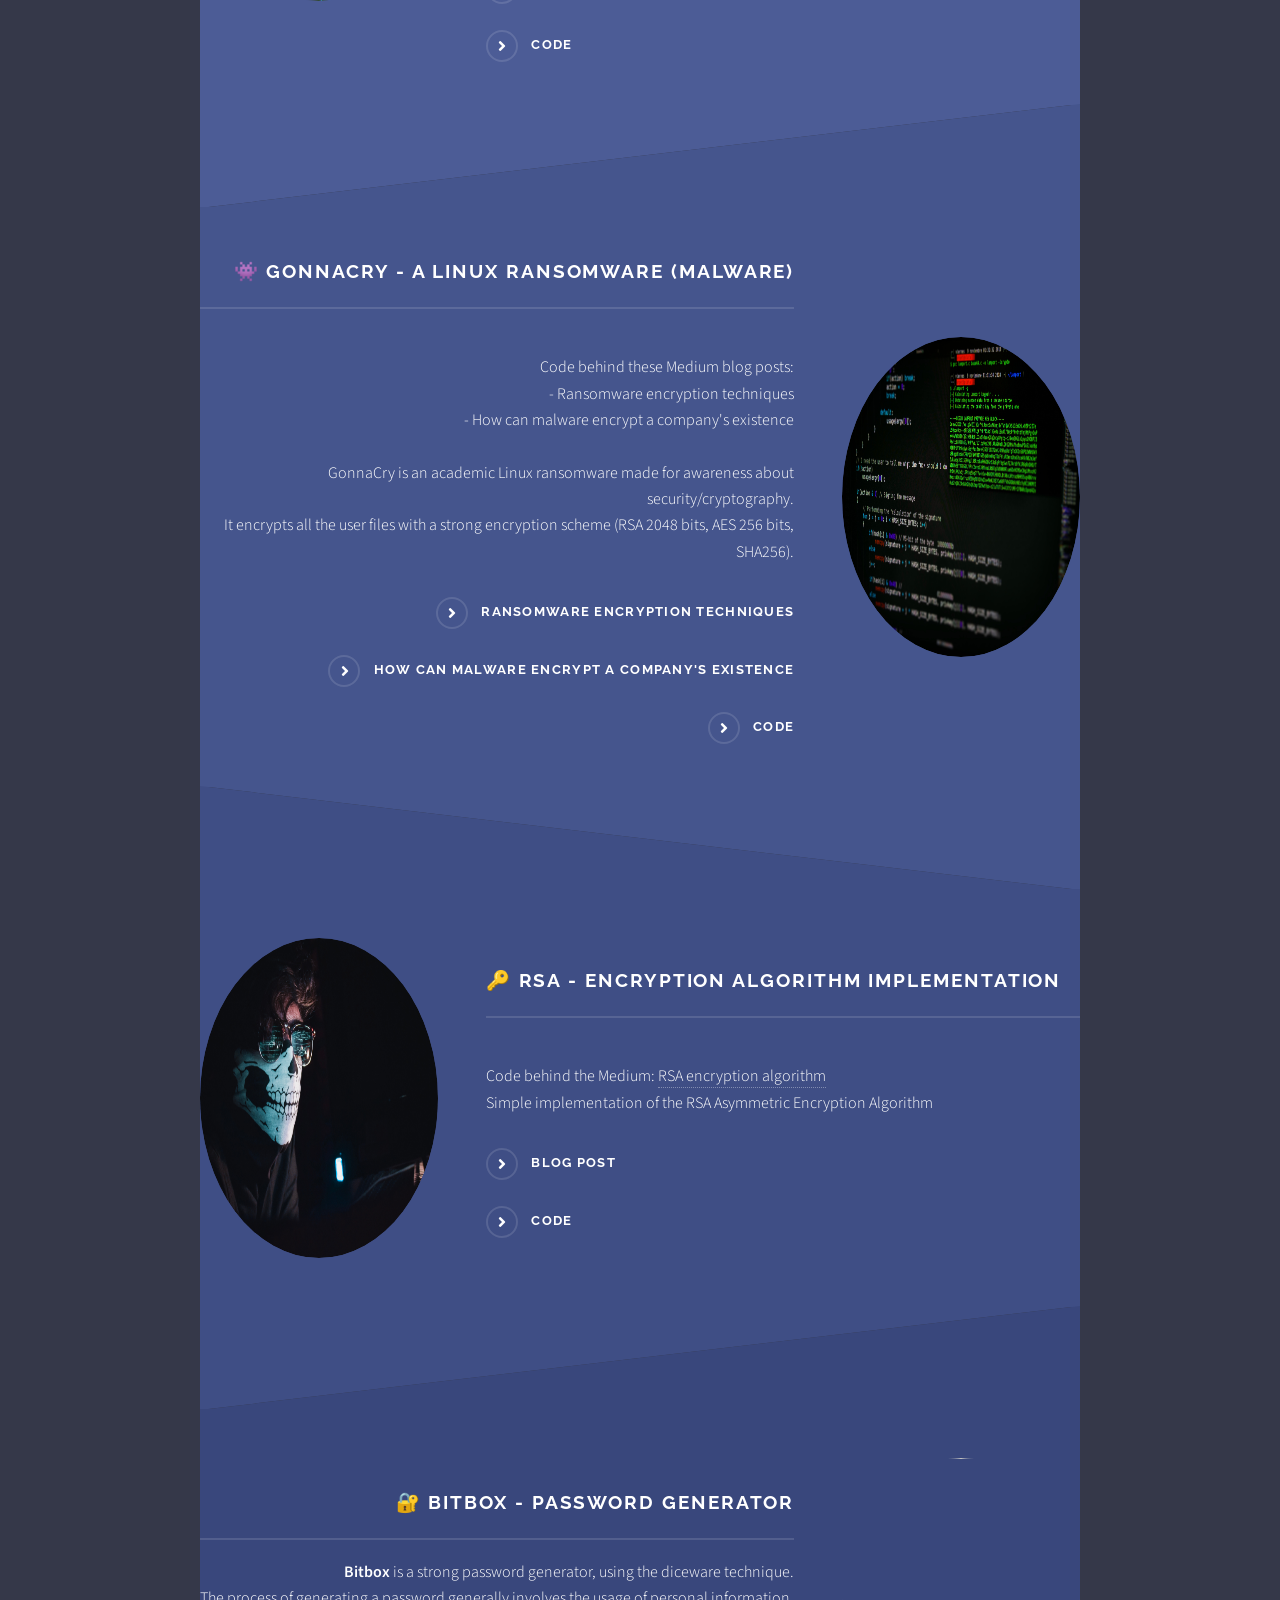
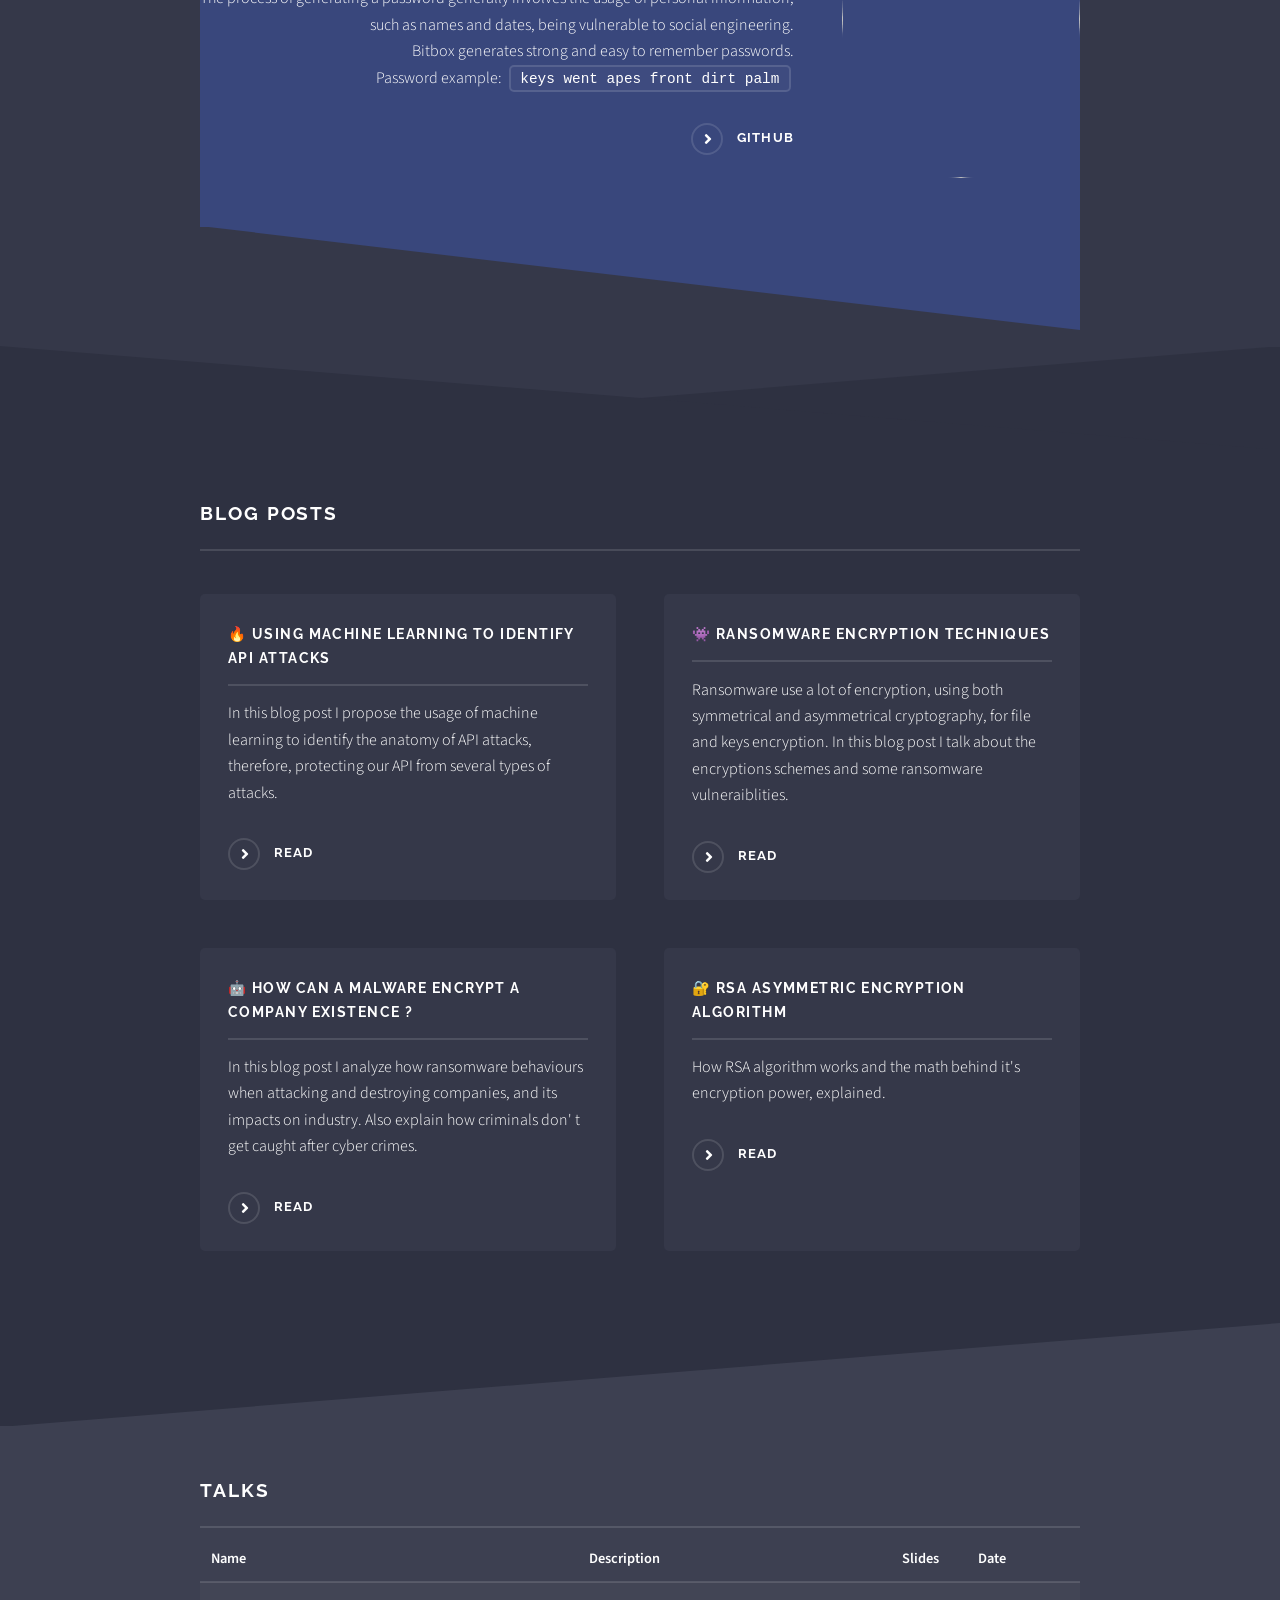
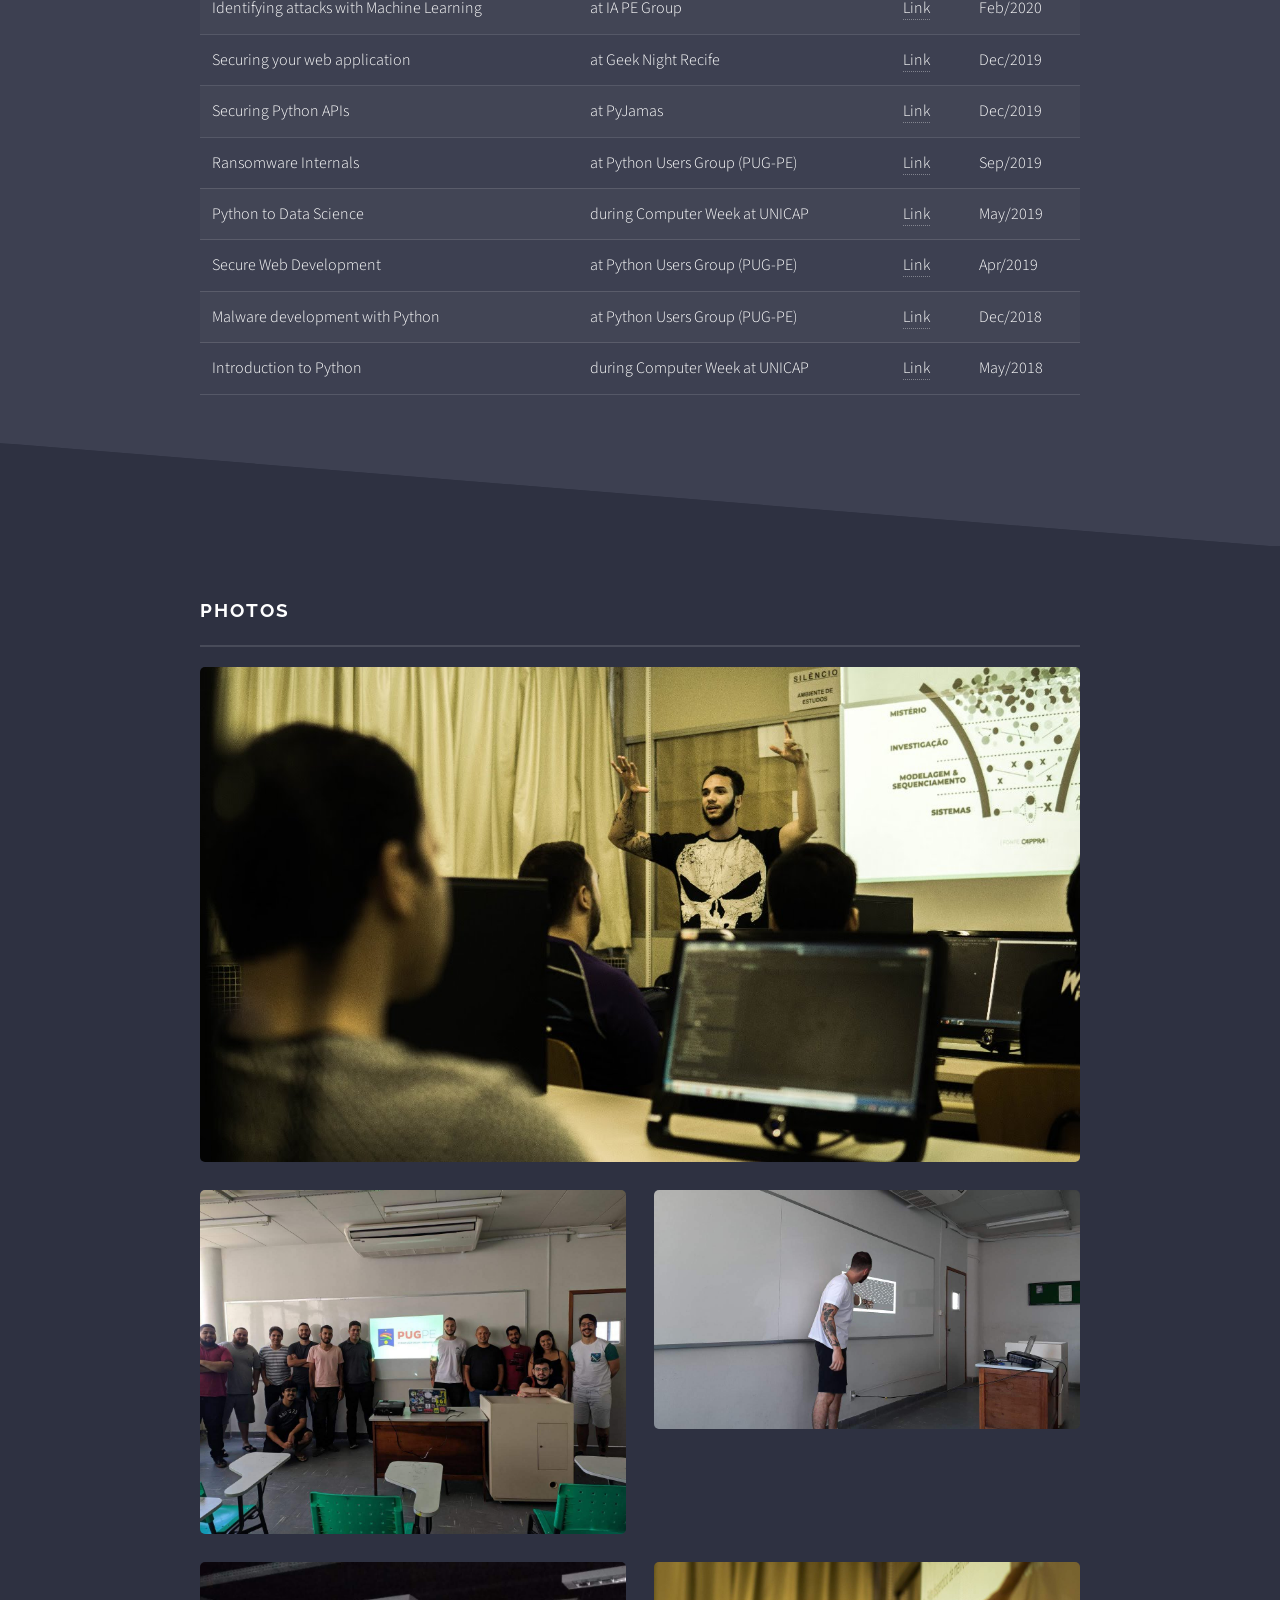
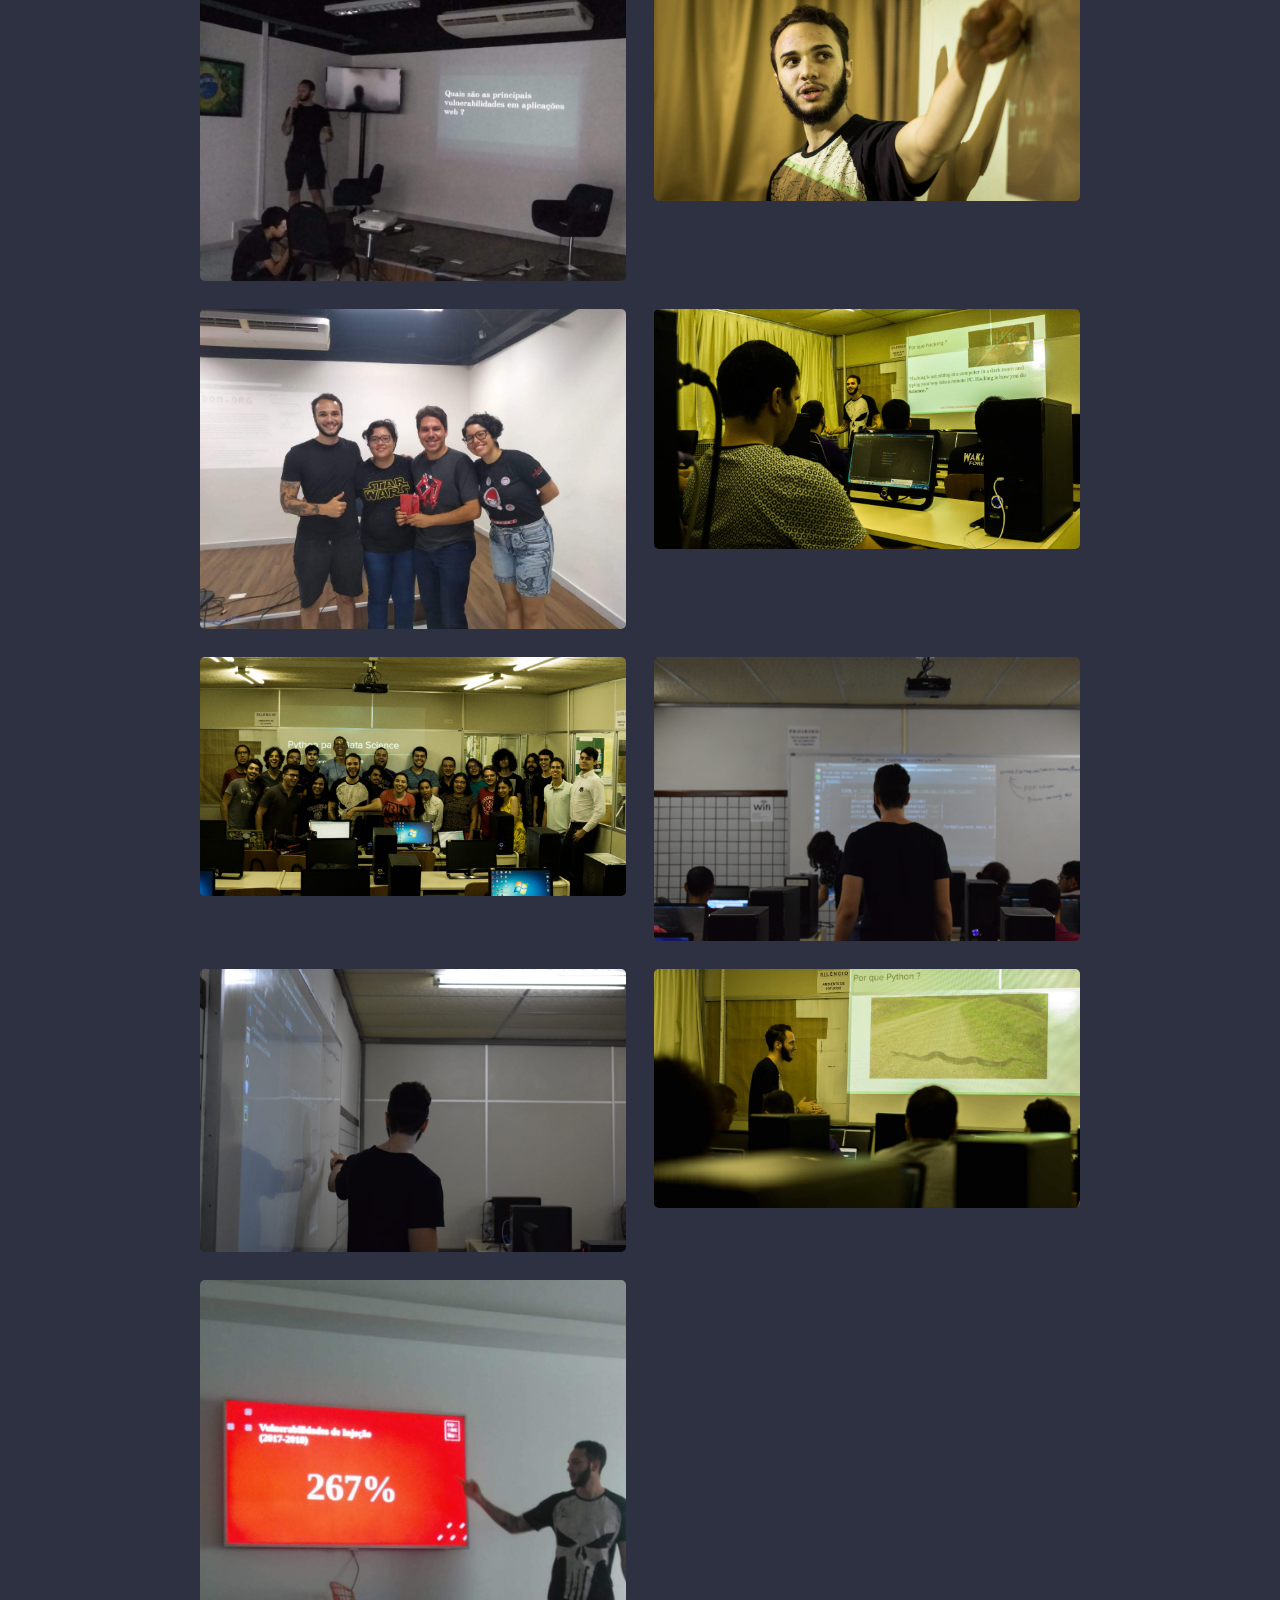
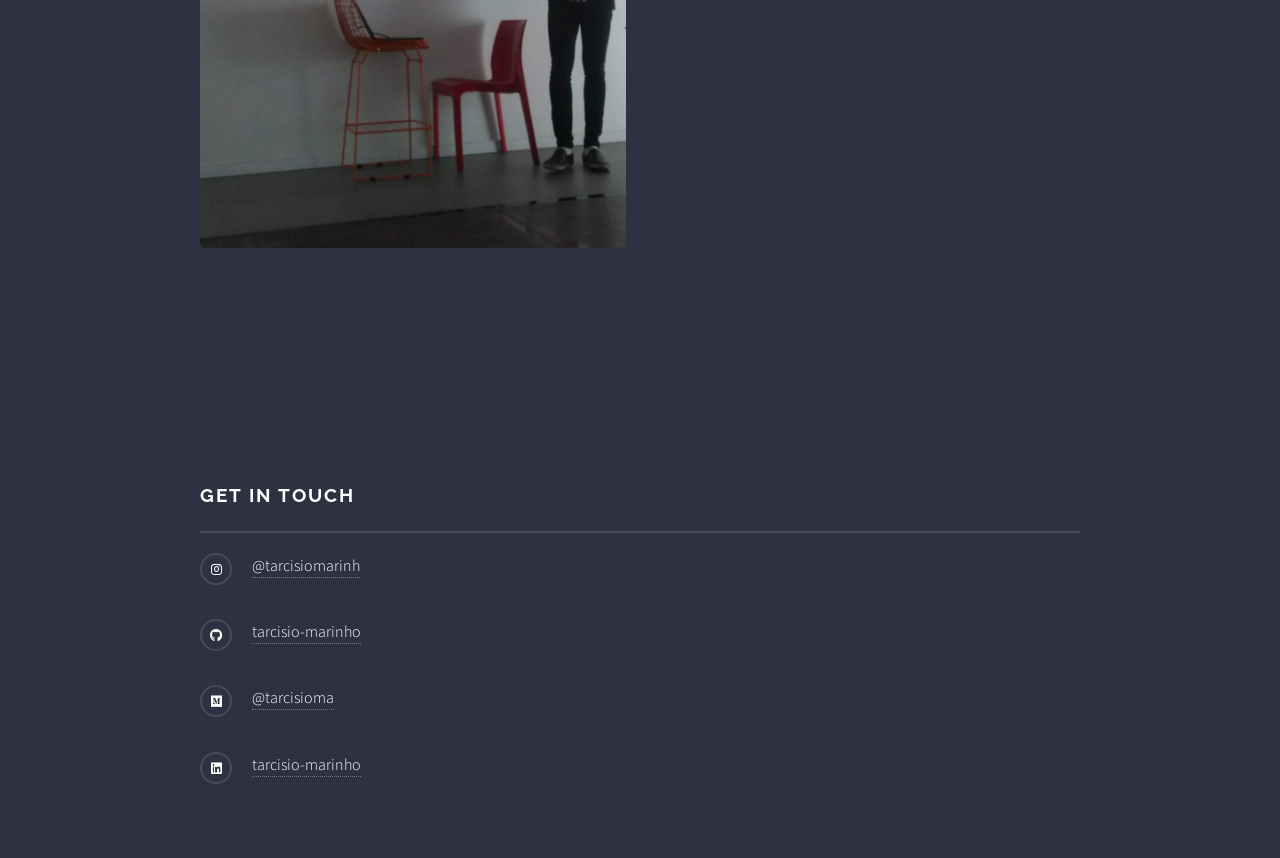
==== commit a9019e1c: "update" ====
--- a/index.html
+++ b/index.html
@@ -39,7 +39,7 @@
 								<!-- 1-->
 								<article>
 									<h3 class="major">Dub - dub and replicate, anyone's investment portfolio</h3>
-									<p><b>Senior Software Engineer.</b></p> 
+									<p><b>Senior Software Engineer. (Dec/22 - Present)</b></p> 
 									<p>▶ Building the next big thing in finance.</p> 
 									<p>▶ Made the stocks charts and prices resilient and real time by decreasing the processing time.</p>
 									<a href="https://www.dubapp.com/" target="_blank" class="special">Website</a>
@@ -48,7 +48,7 @@
 								<!-- 2-->
 								<article>
 									<h3 class="major">Legiti - Fighting digital payment fraud at e-commerces</h3>
-									<p><b>Senior Software Engineer.</b></p> 
+									<p><b>Senior Software Engineer. (May/22 - Dec/22)</b></p> 
 									<p>▶ Handled +100 transactions per second (TPS) concurrently by developing a Python-Kinesis-Kubernetes consumer library. </p>
 									<p>▶ Decreased the processing time by 15x from several microservices by rewriting the application in Golang</p>
 									<p>▶ Decreased 10x the CI/CD pipelines build time by caching Docker container dependencies</p>
@@ -62,7 +62,7 @@
 								<!-- 3-->
 								<article>
 									<h3 class="major">Feedzai - Real-time fraudulent payment transactions identification</h3>
-									<p><b>Senior Software Engineer.</b></p> 
+									<p><b>Senior Software Engineer. (Nov/21 - May/22)</b></p> 
 									<p>▶ Developed new use cases for fraud prevention for our clients (major banks in Brazil) to prevent several frauds in Credit card Issuing, Account Opening, and Credit Card transactions.</p>
 									<p>▶ Helped to increase the NPS for the LATAM region by 20% </p> 
 									<a href="https://feedzai.com/" target="_blank" class="special">Website</a>
@@ -71,7 +71,7 @@
 								<!-- 4-->
 								<article>
 									<h3 class="major">XP - Investment management company</h3>
-									<p><b>Senior Software Engineer.</b></p> 
+									<p><b>Senior Software Engineer. (May/20 - Nov/21)</b></p> 
 									<p>▶ Build and architected the facial recognition system that authorizes +100K transactions daily, across several critical business transactions in the Bank, such as PIX (Brazilian Instant payment method), Digital Account (onboarding, account management), and Credit Card (Issuing credit cards, password reset).
 									<p></p>
 									<p>Worked developing highly scalable, resilient, and secure APIs for Fraud Prevention, Anti Money Laundering (AML), Authentication, and Authorization to assure security within the entire company and provide security to our +3MM customers. Ensuring code maintainability, quality, and stability with the unit, integrated, and load testing, with a fast development cycle using CI/CD.</p>
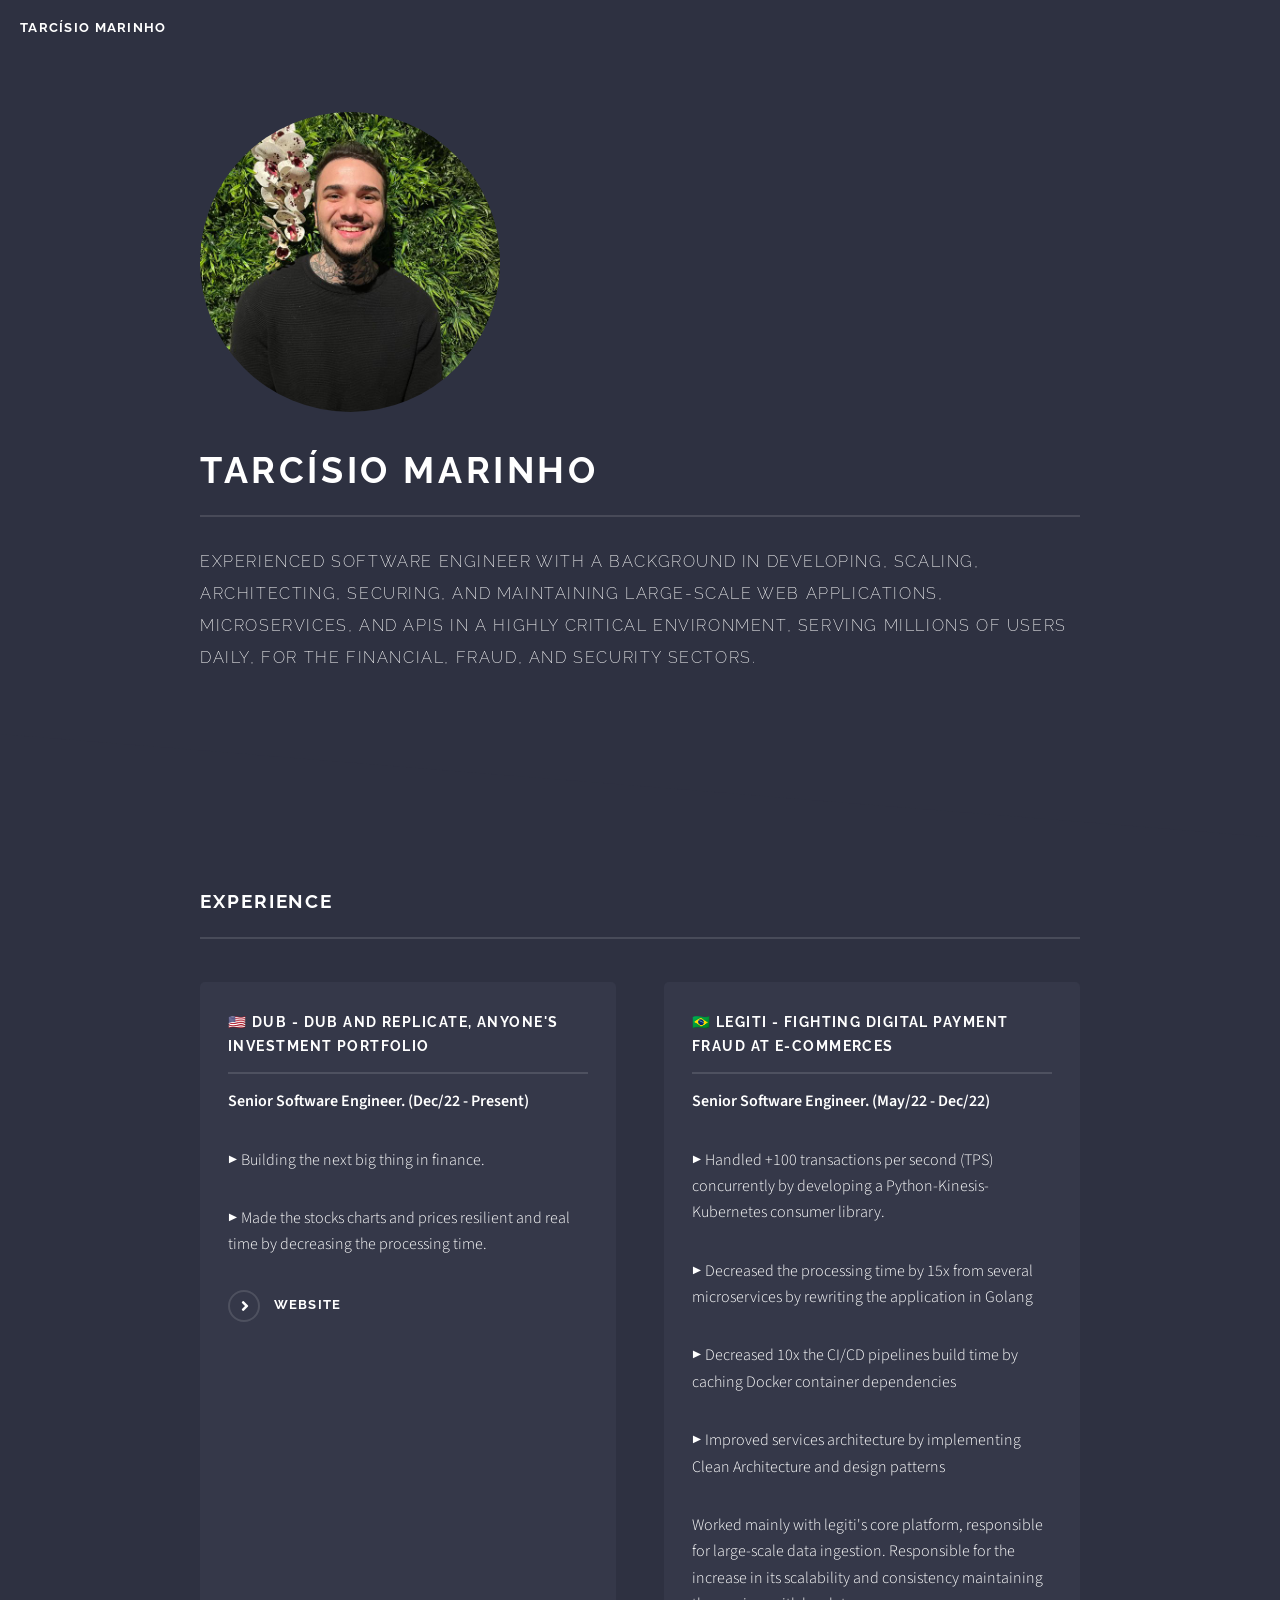
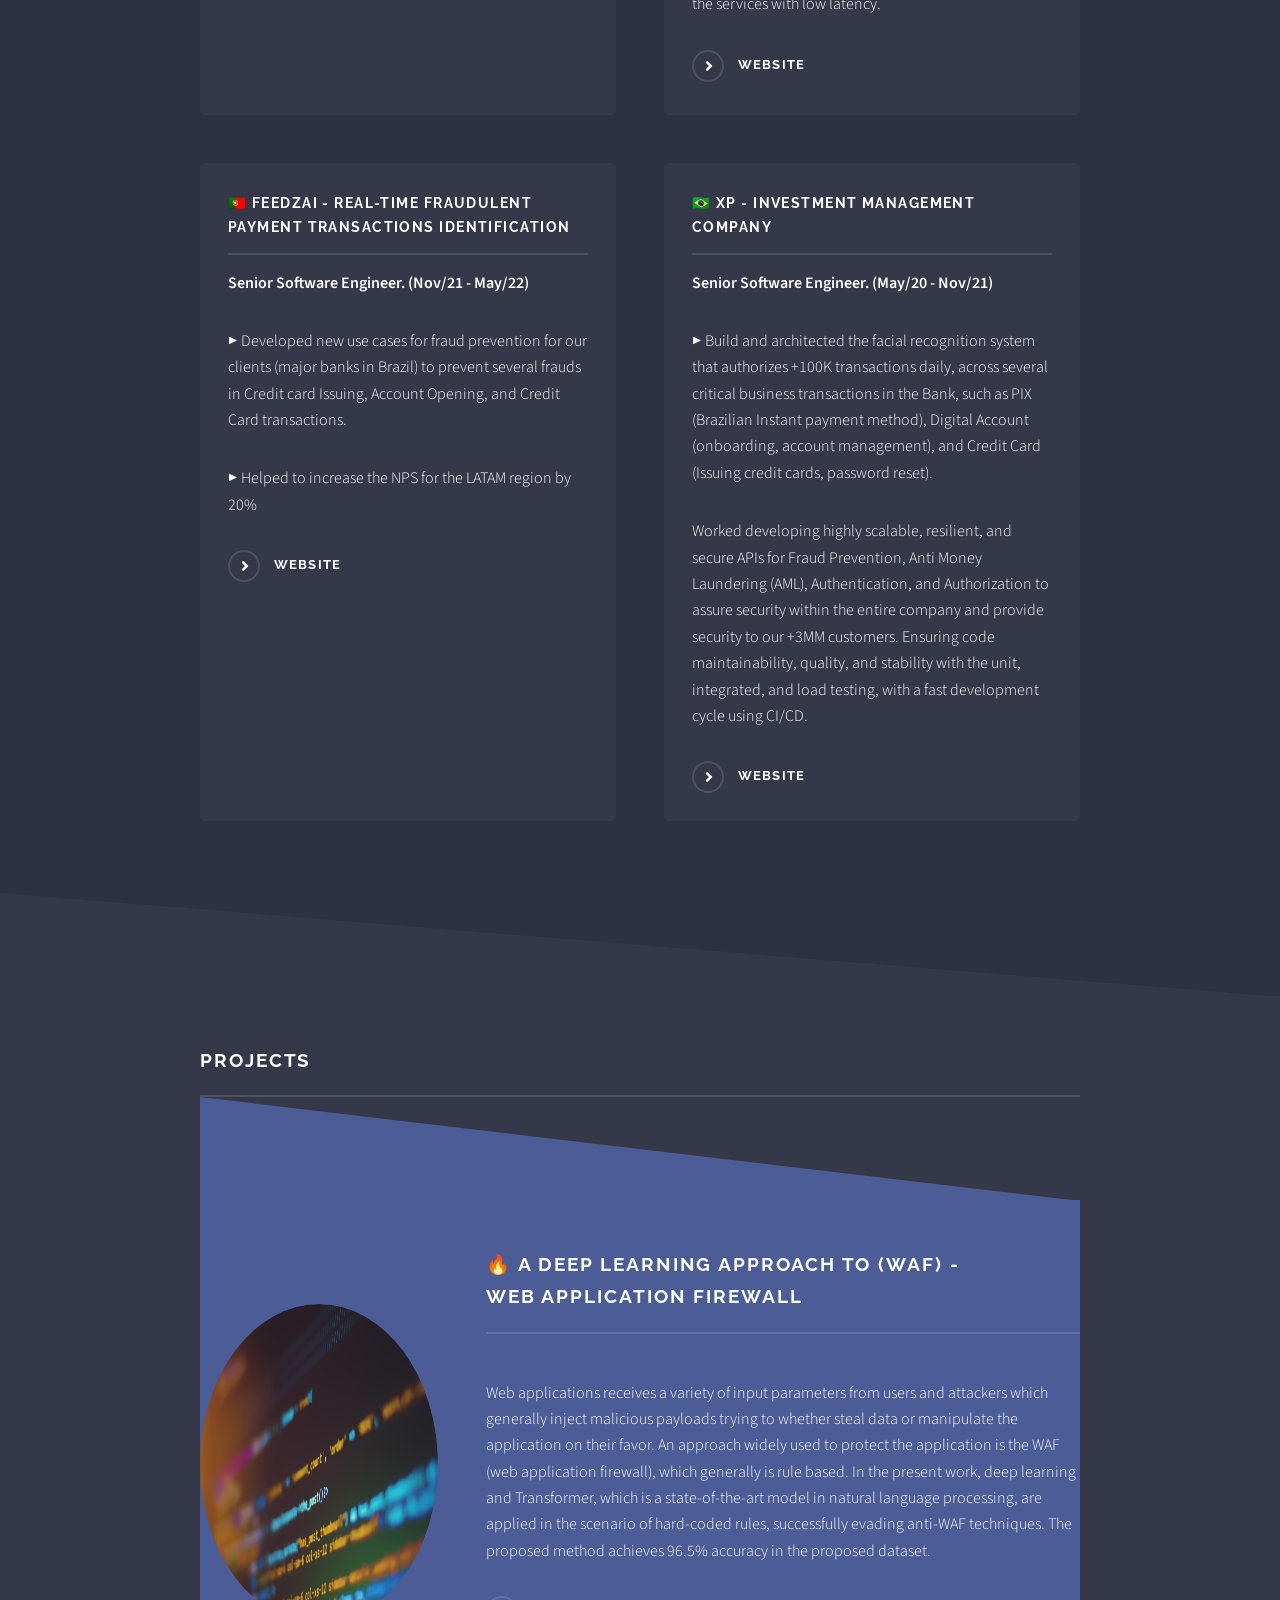
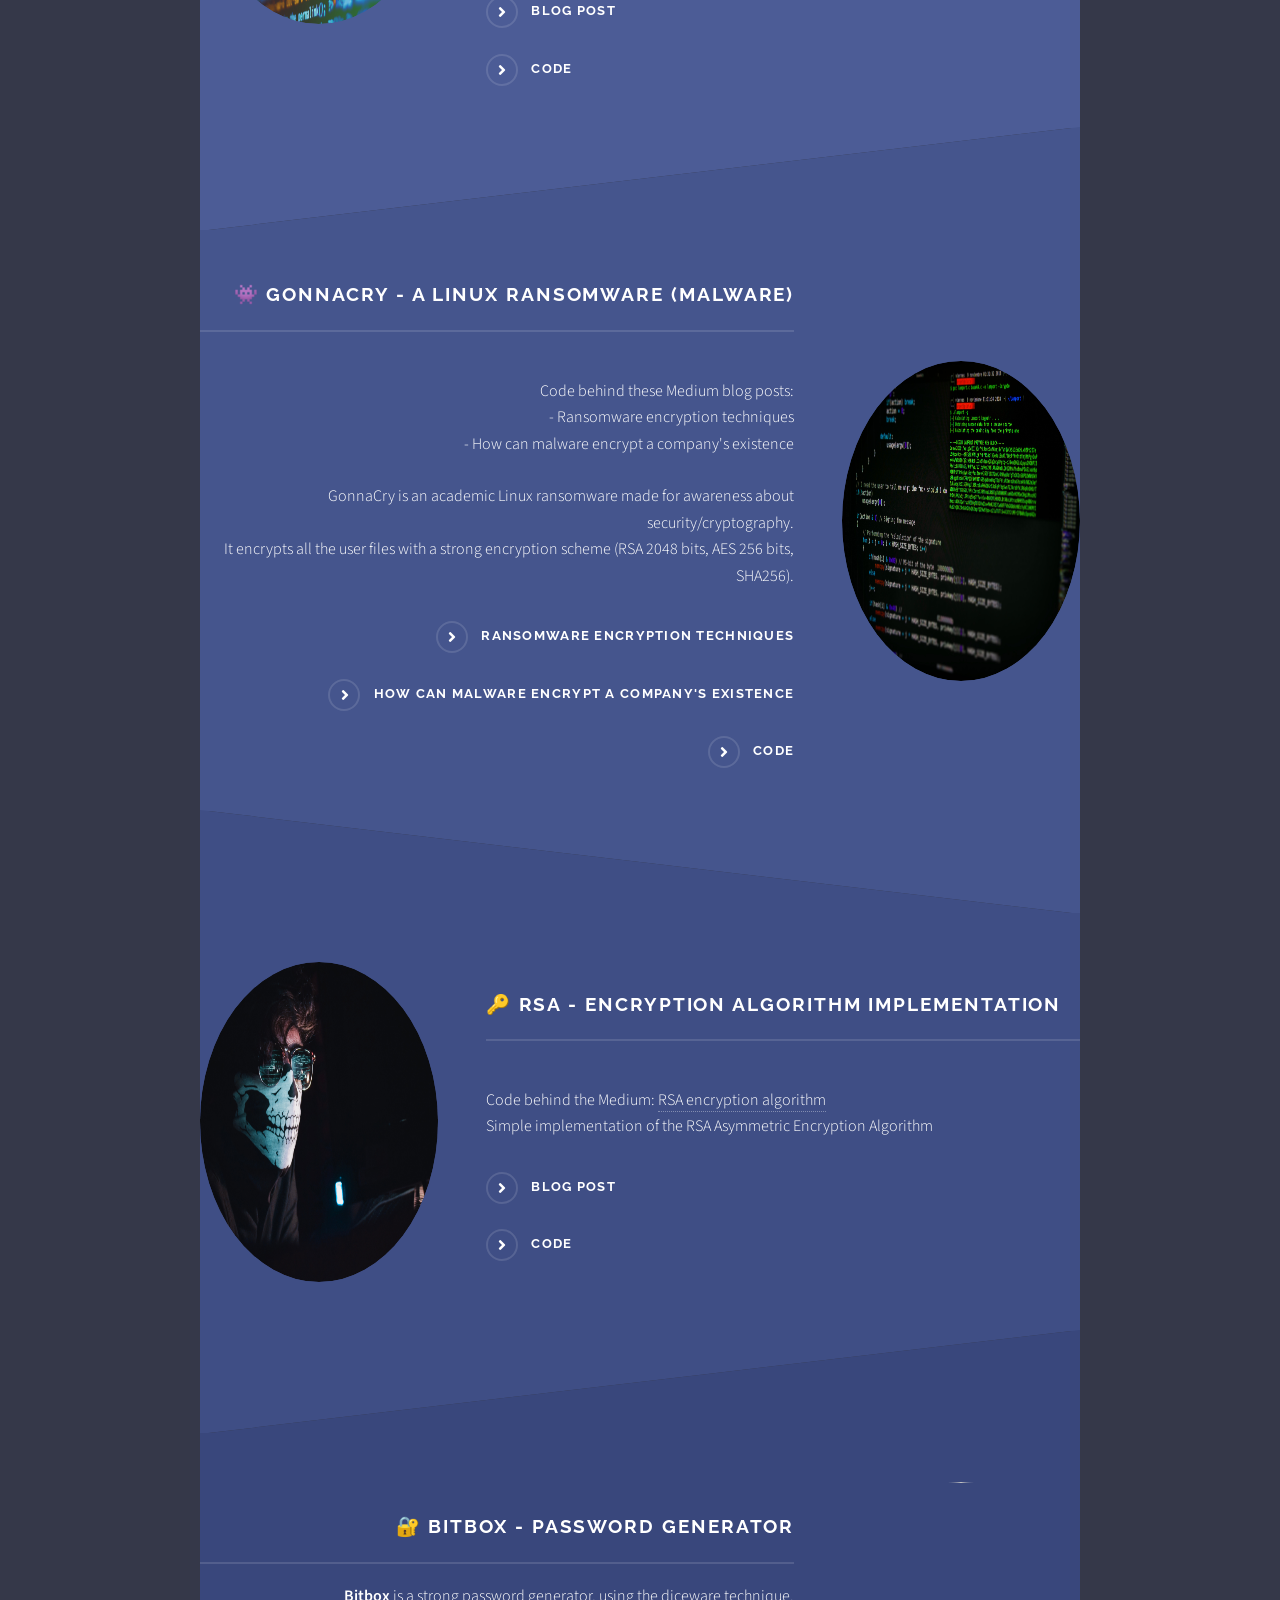
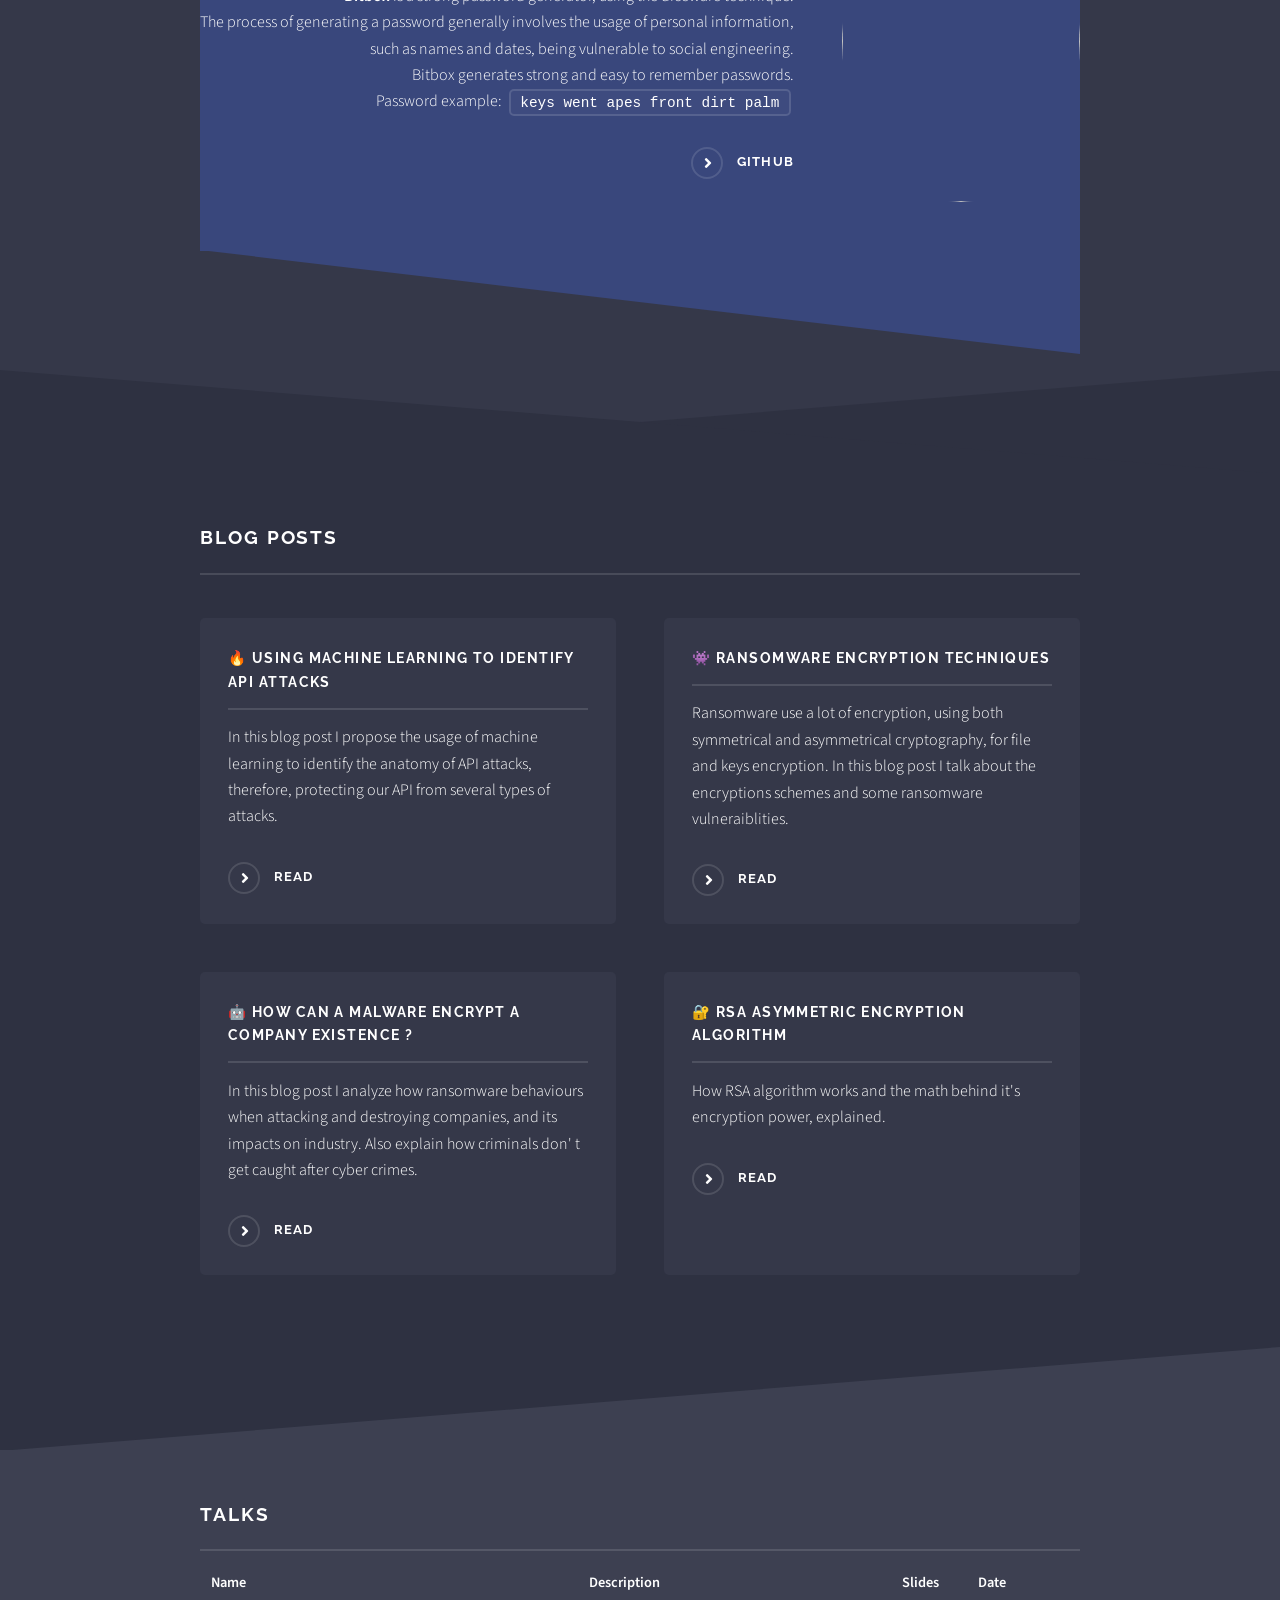
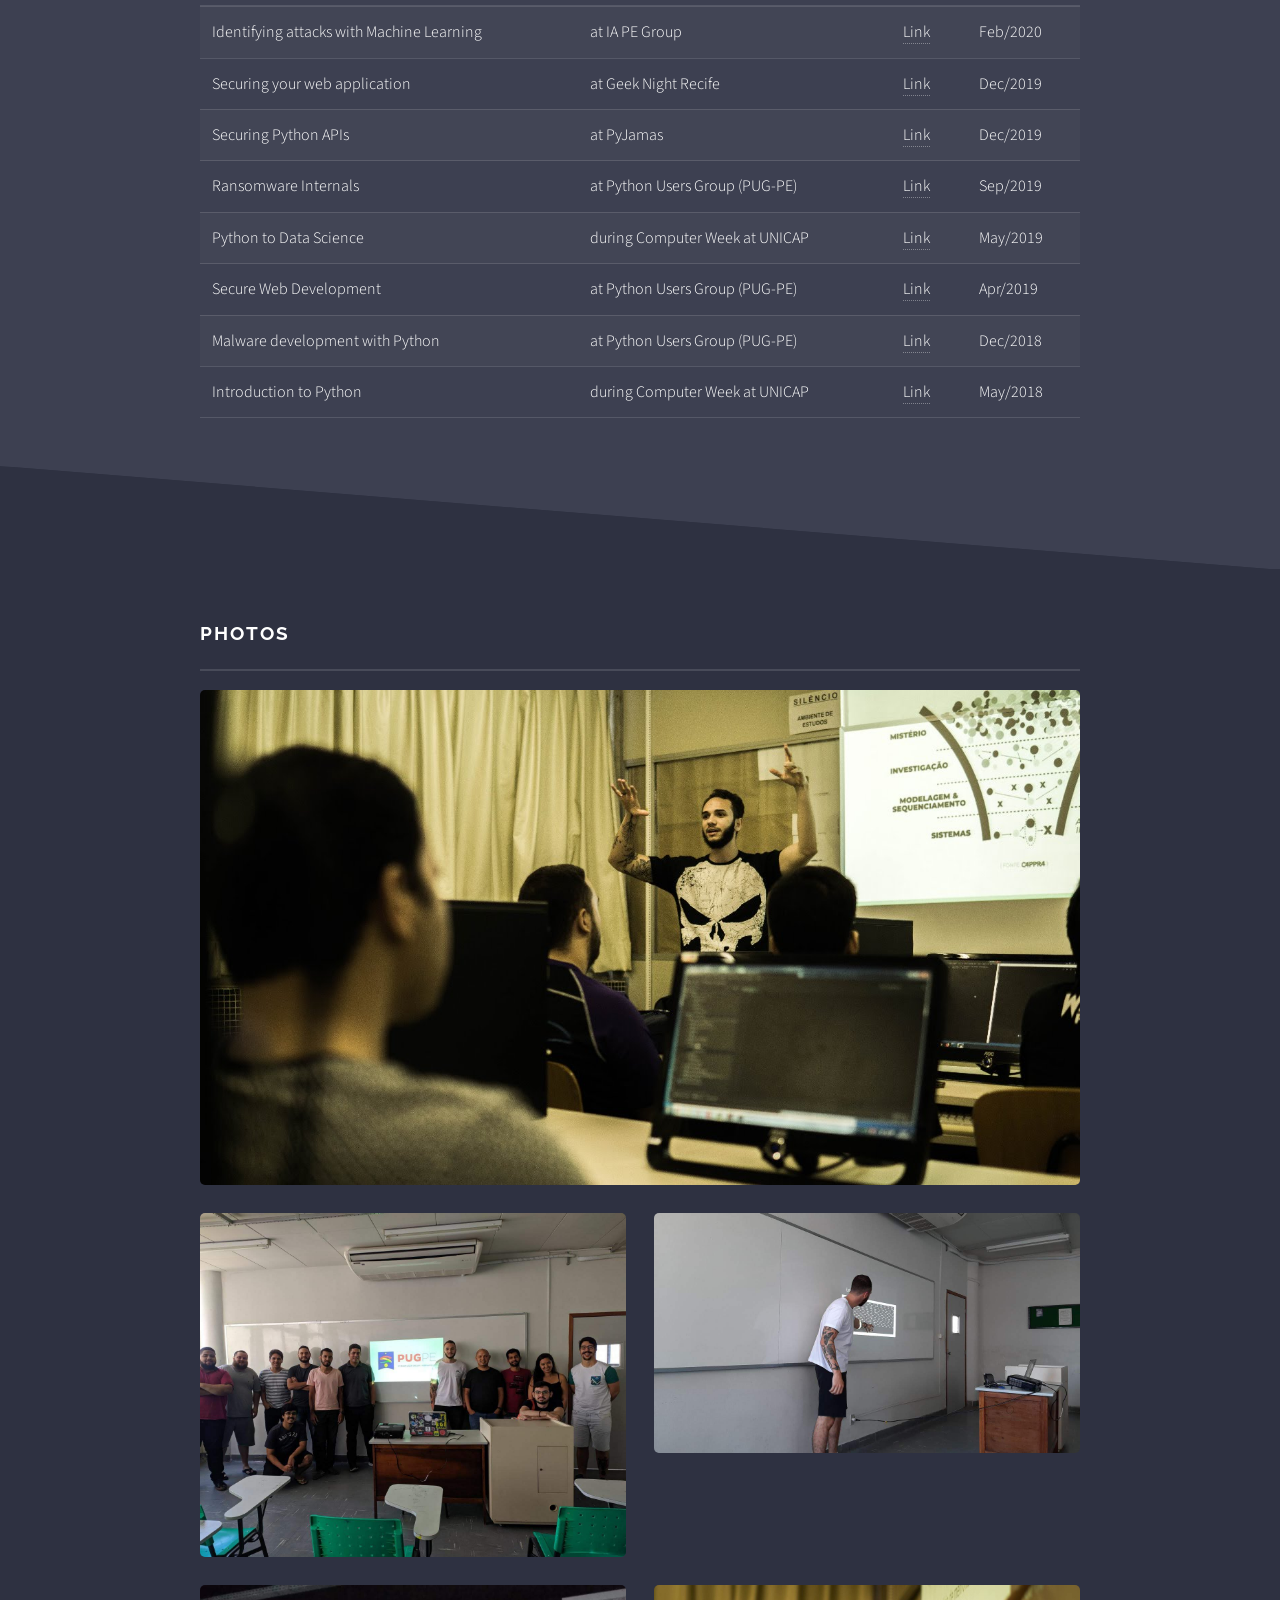
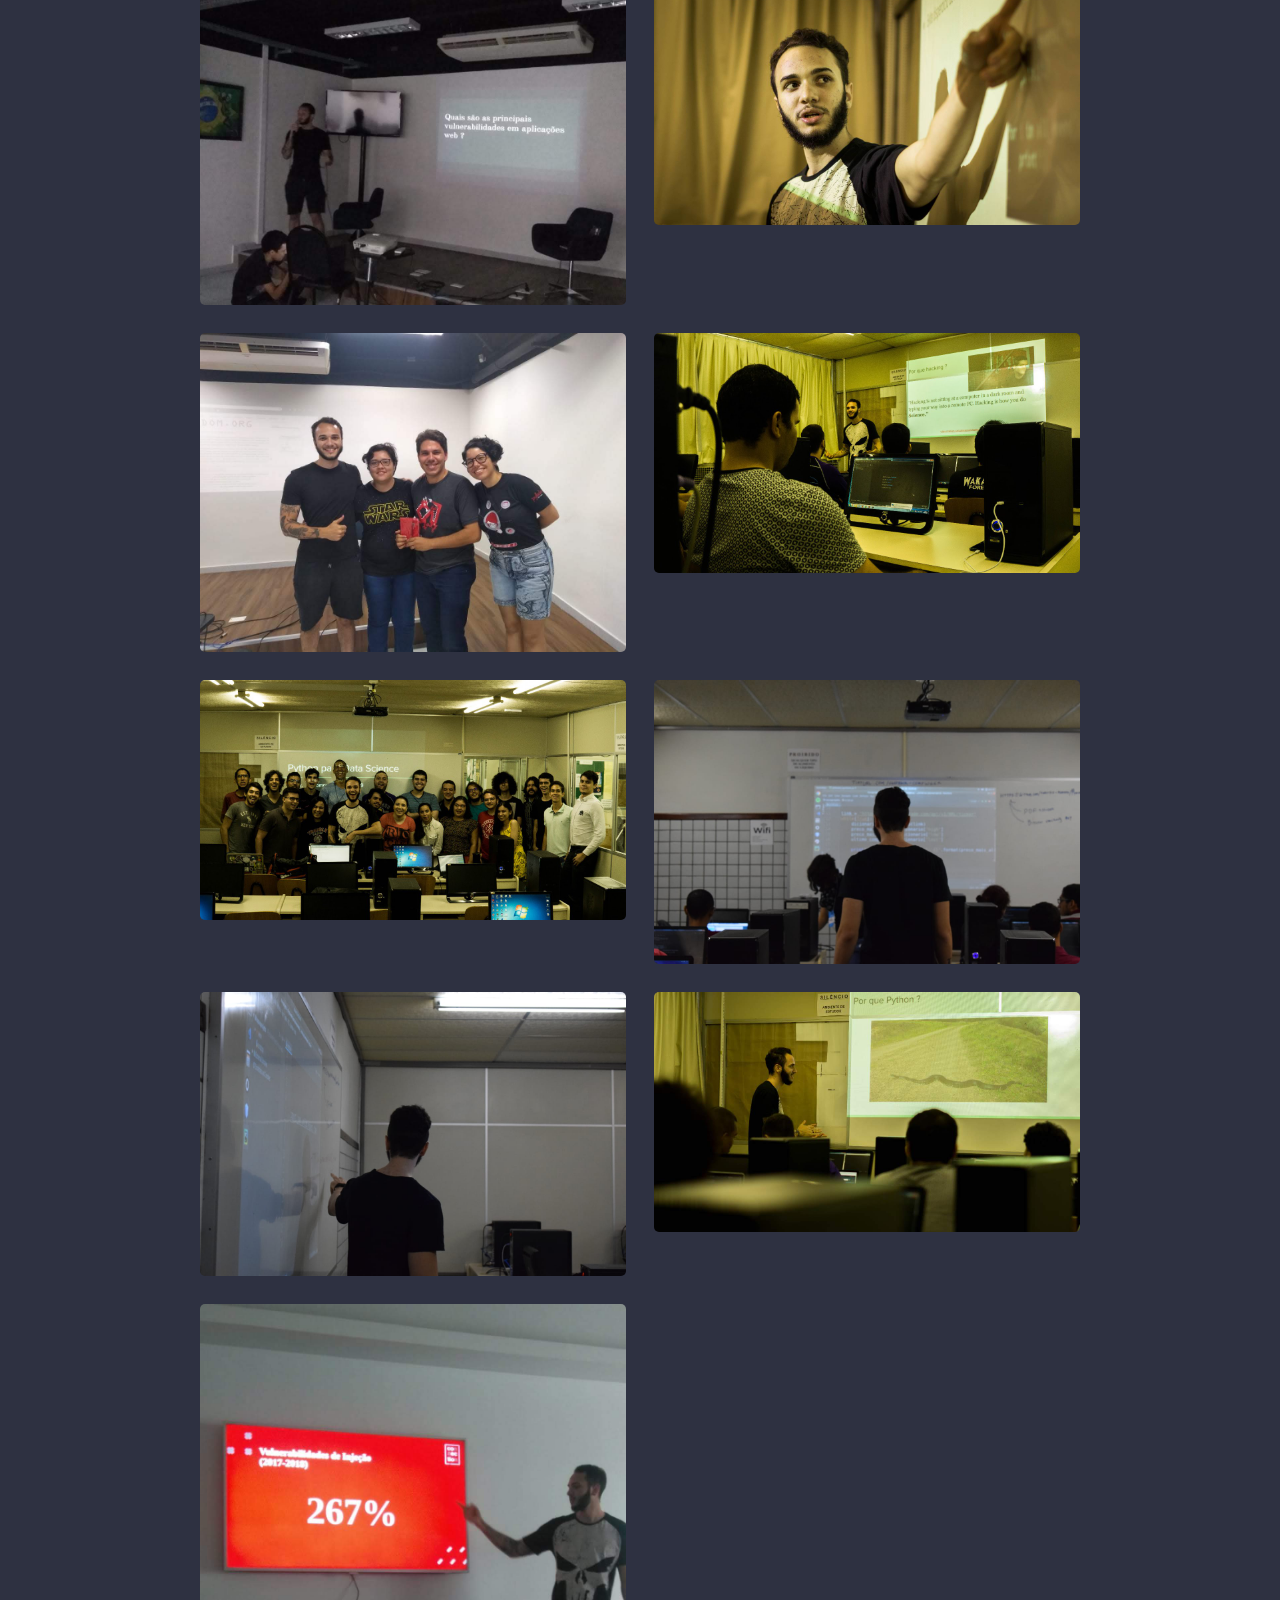
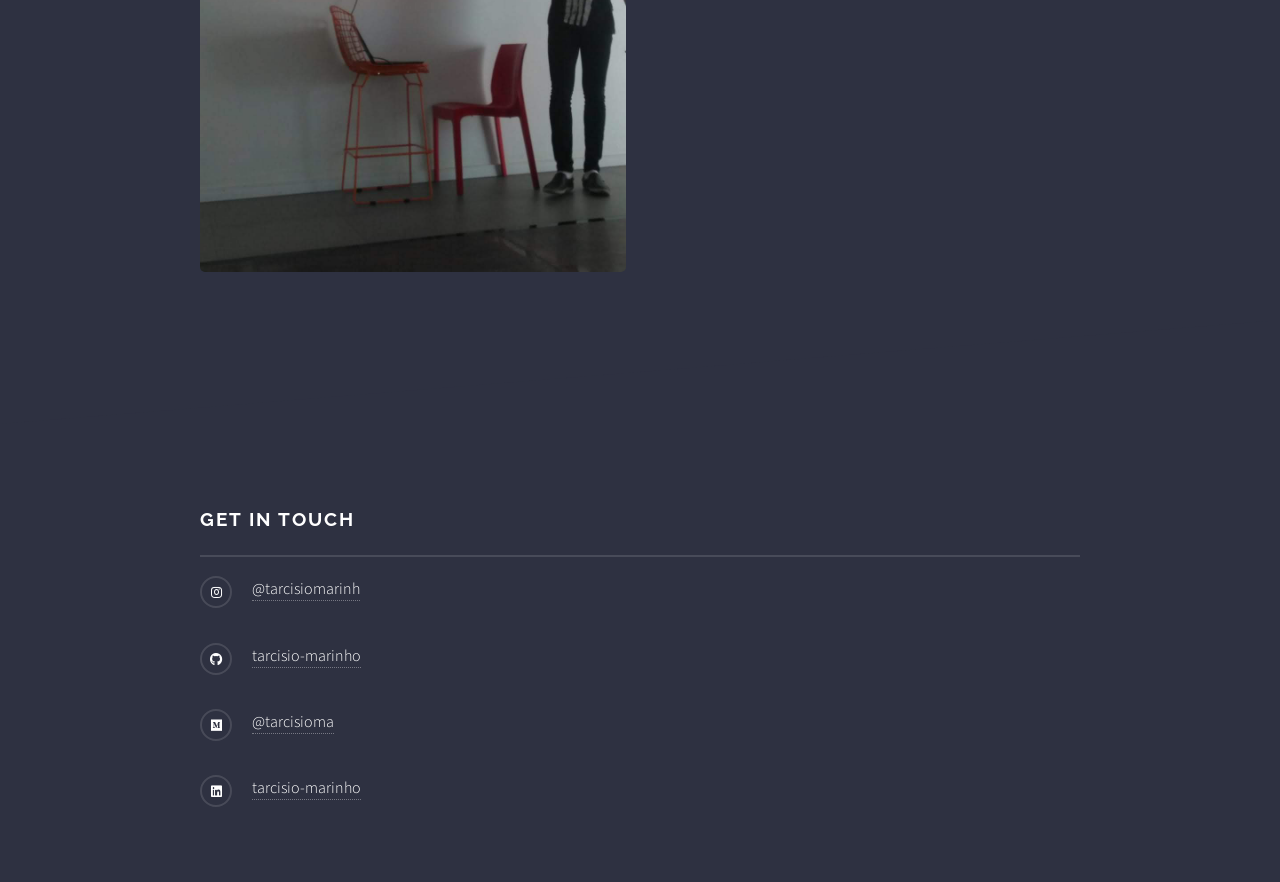
==== commit b49df5f2: "update" ====
--- a/index.html
+++ b/index.html
@@ -38,7 +38,7 @@
 								
 								<!-- 1-->
 								<article>
-									<h3 class="major">Dub - dub and replicate, anyone's investment portfolio</h3>
+									<h3 class="major">🇺🇸 Dub - dub and replicate, anyone's investment portfolio</h3>
 									<p><b>Senior Software Engineer. (Dec/22 - Present)</b></p> 
 									<p>▶ Building the next big thing in finance.</p> 
 									<p>▶ Made the stocks charts and prices resilient and real time by decreasing the processing time.</p>
@@ -47,7 +47,7 @@
 
 								<!-- 2-->
 								<article>
-									<h3 class="major">Legiti - Fighting digital payment fraud at e-commerces</h3>
+									<h3 class="major">🇧🇷 Legiti - Fighting digital payment fraud at e-commerces</h3>
 									<p><b>Senior Software Engineer. (May/22 - Dec/22)</b></p> 
 									<p>▶ Handled +100 transactions per second (TPS) concurrently by developing a Python-Kinesis-Kubernetes consumer library. </p>
 									<p>▶ Decreased the processing time by 15x from several microservices by rewriting the application in Golang</p>
@@ -61,7 +61,7 @@
 
 								<!-- 3-->
 								<article>
-									<h3 class="major">Feedzai - Real-time fraudulent payment transactions identification</h3>
+									<h3 class="major">🇵🇹 Feedzai - Real-time fraudulent payment transactions identification</h3>
 									<p><b>Senior Software Engineer. (Nov/21 - May/22)</b></p> 
 									<p>▶ Developed new use cases for fraud prevention for our clients (major banks in Brazil) to prevent several frauds in Credit card Issuing, Account Opening, and Credit Card transactions.</p>
 									<p>▶ Helped to increase the NPS for the LATAM region by 20% </p> 
@@ -70,7 +70,7 @@
 
 								<!-- 4-->
 								<article>
-									<h3 class="major">XP - Investment management company</h3>
+									<h3 class="major">🇧🇷 XP - Investment management company</h3>
 									<p><b>Senior Software Engineer. (May/20 - Nov/21)</b></p> 
 									<p>▶ Build and architected the facial recognition system that authorizes +100K transactions daily, across several critical business transactions in the Bank, such as PIX (Brazilian Instant payment method), Digital Account (onboarding, account management), and Credit Card (Issuing credit cards, password reset).
 									<p></p>
